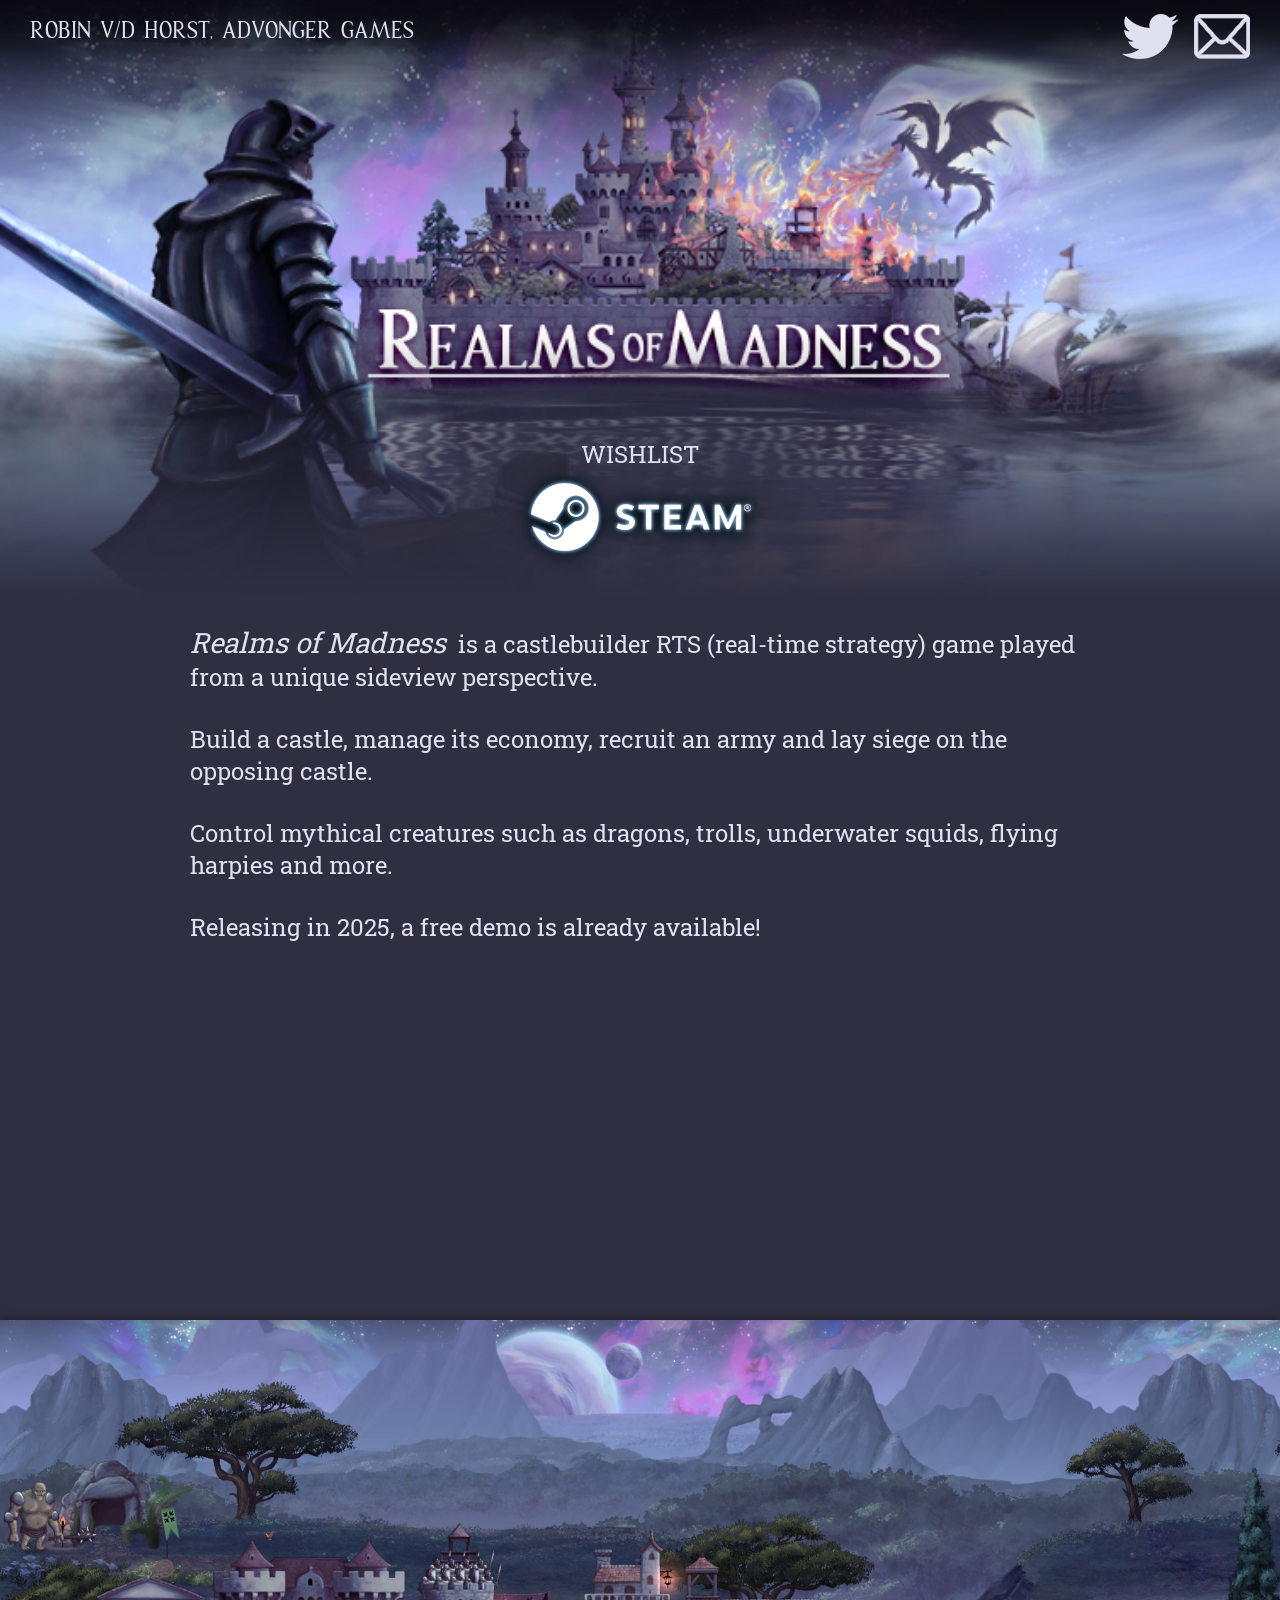
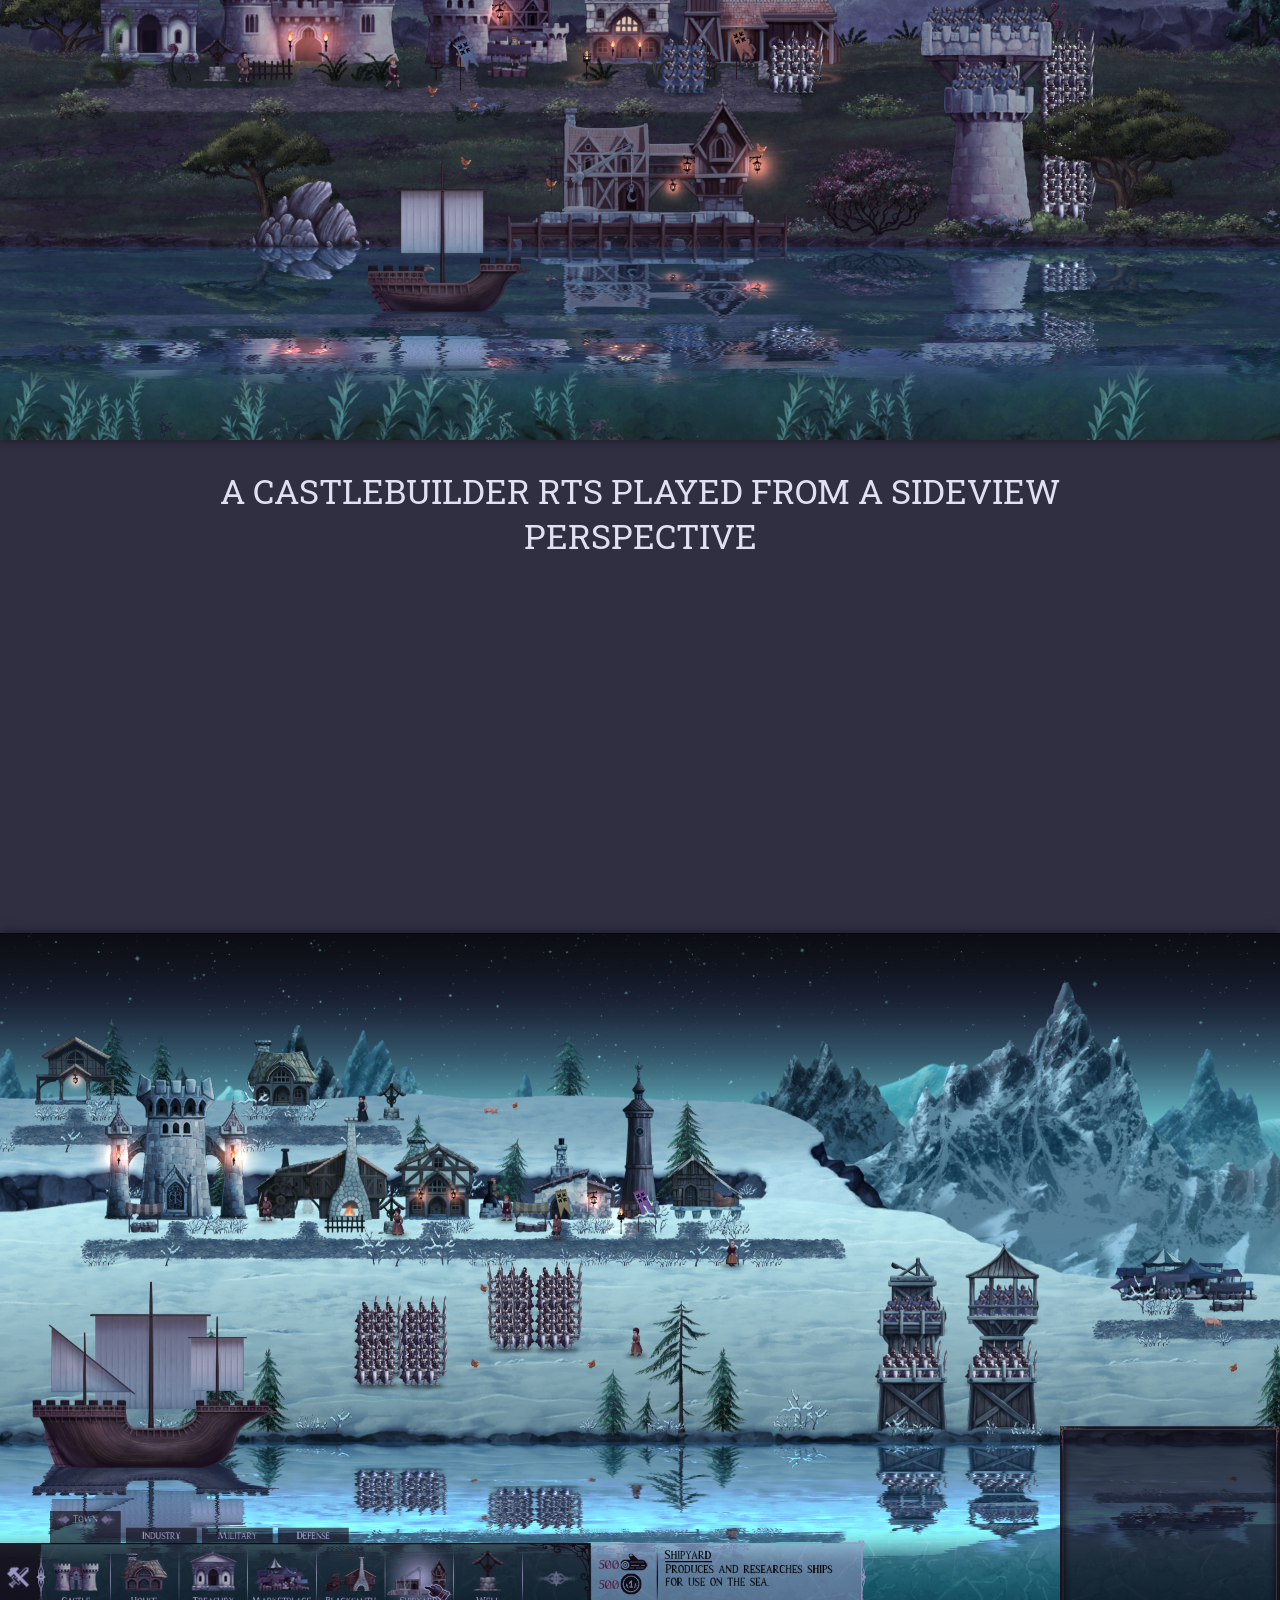
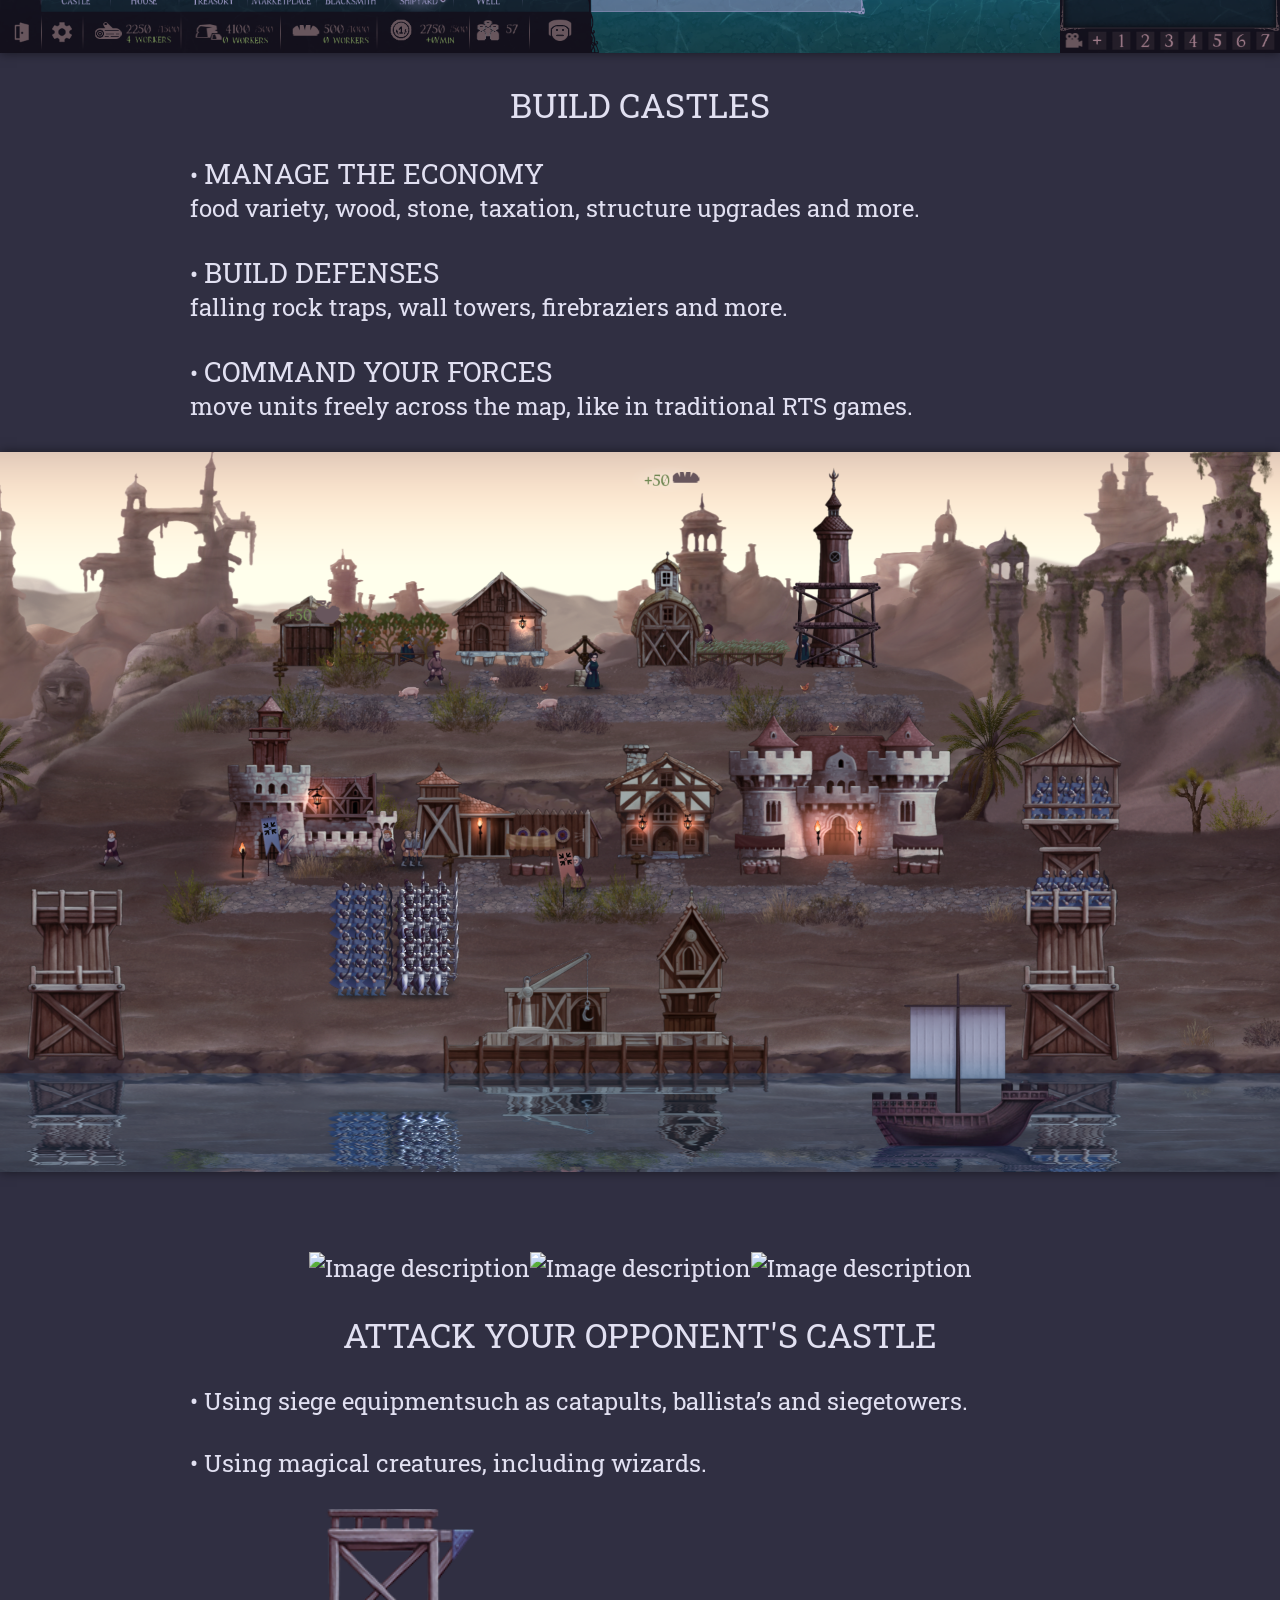
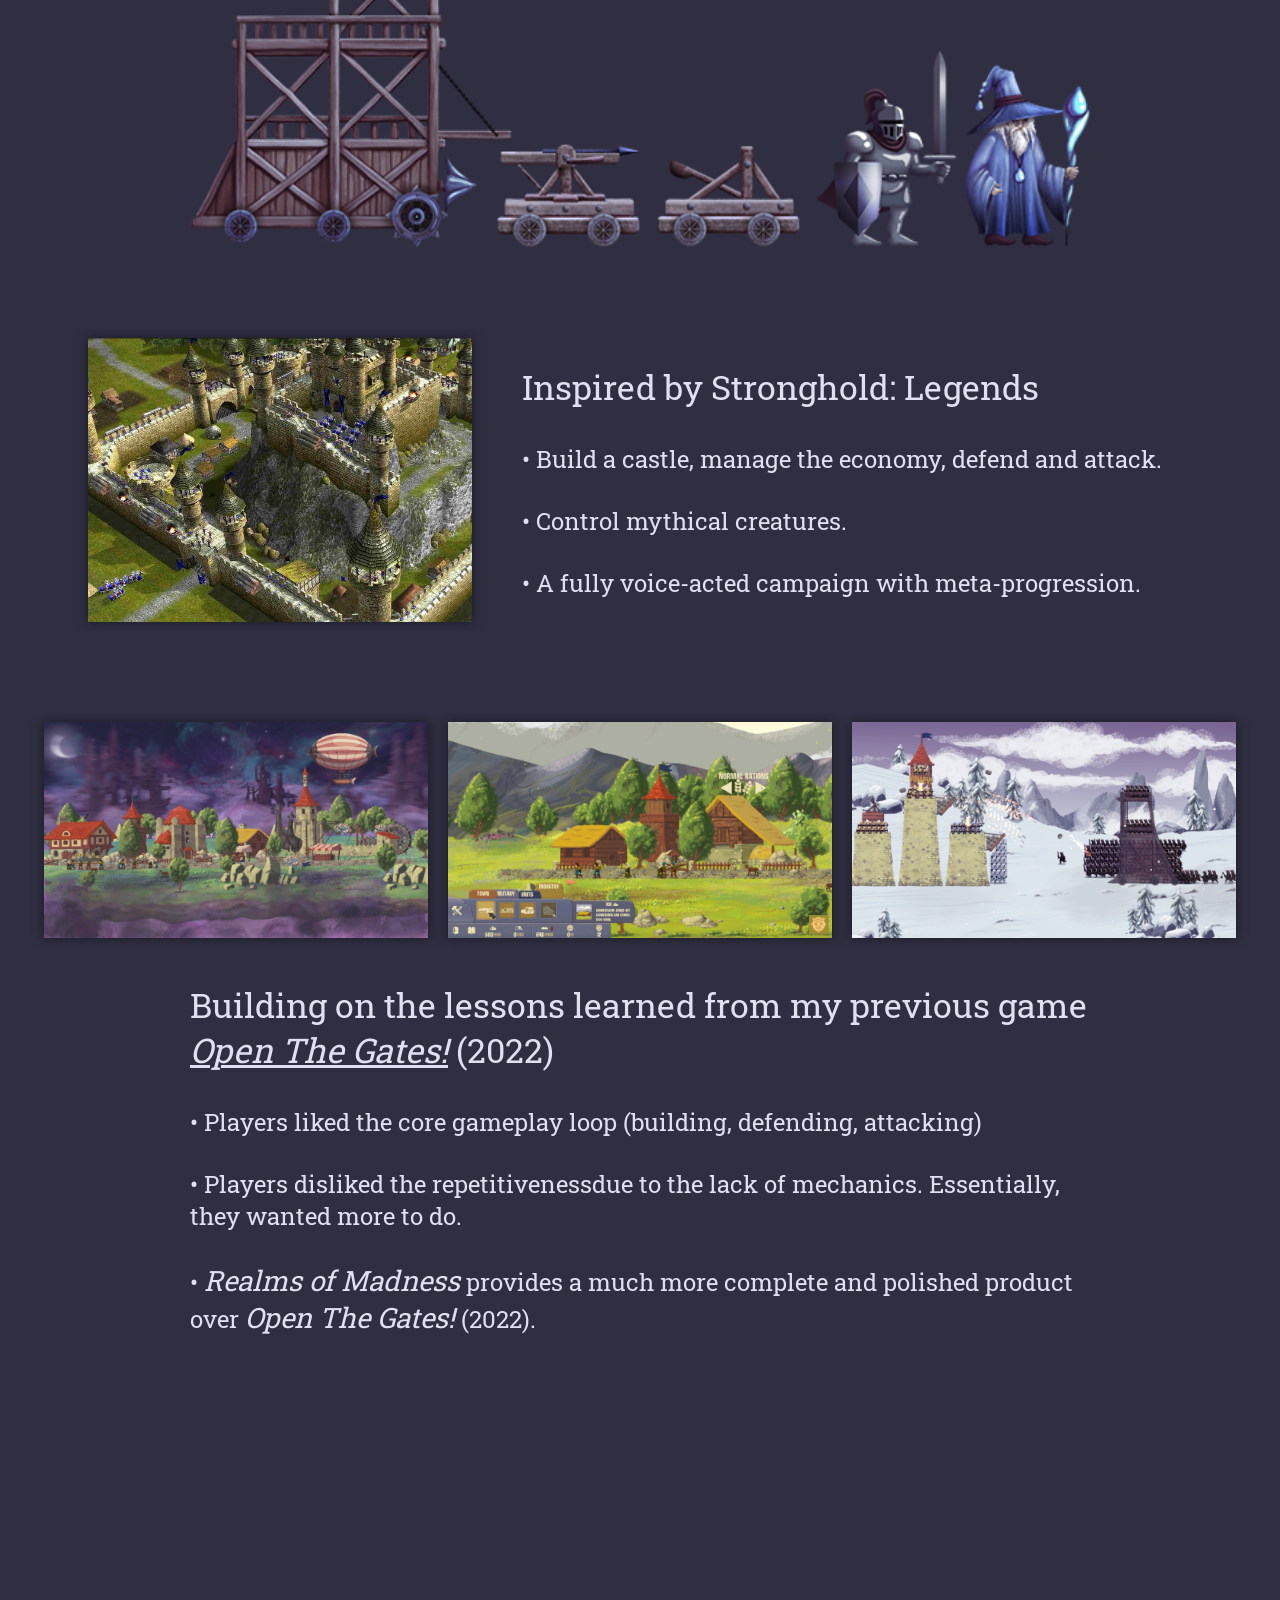
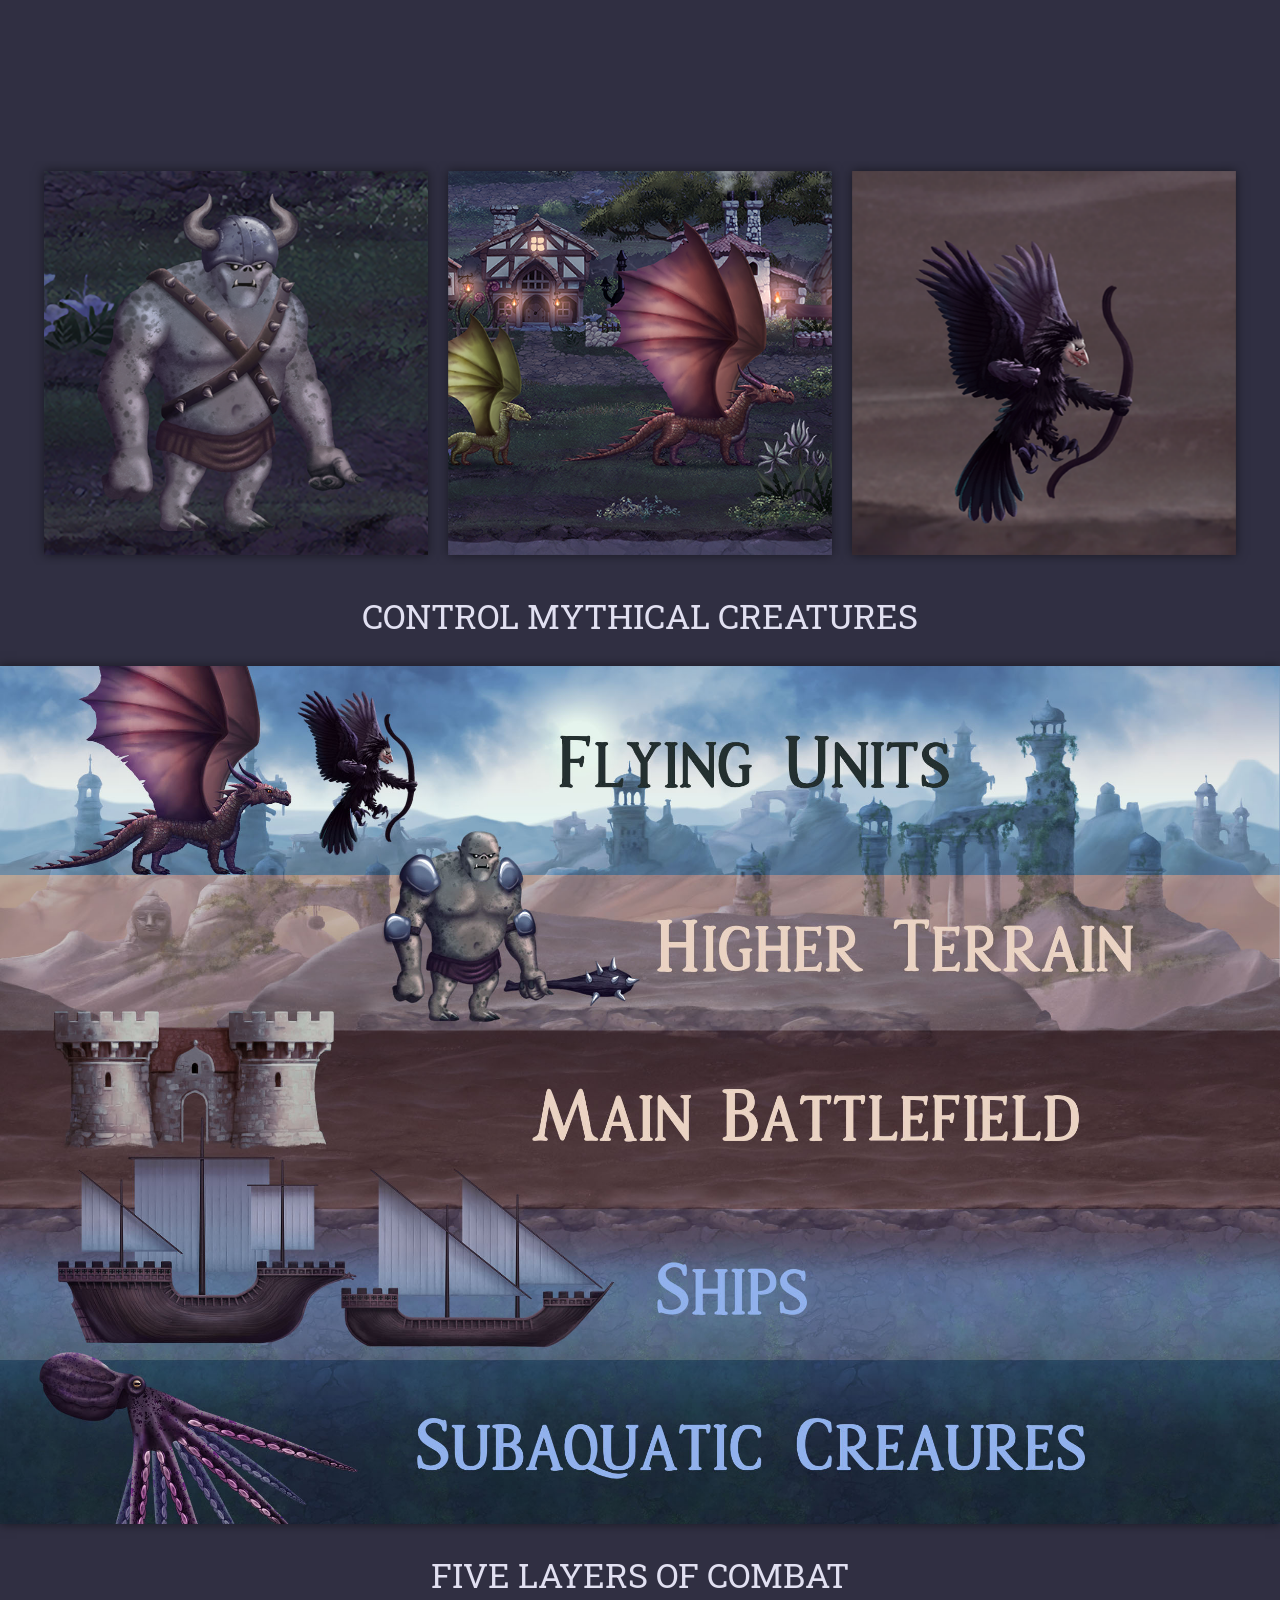
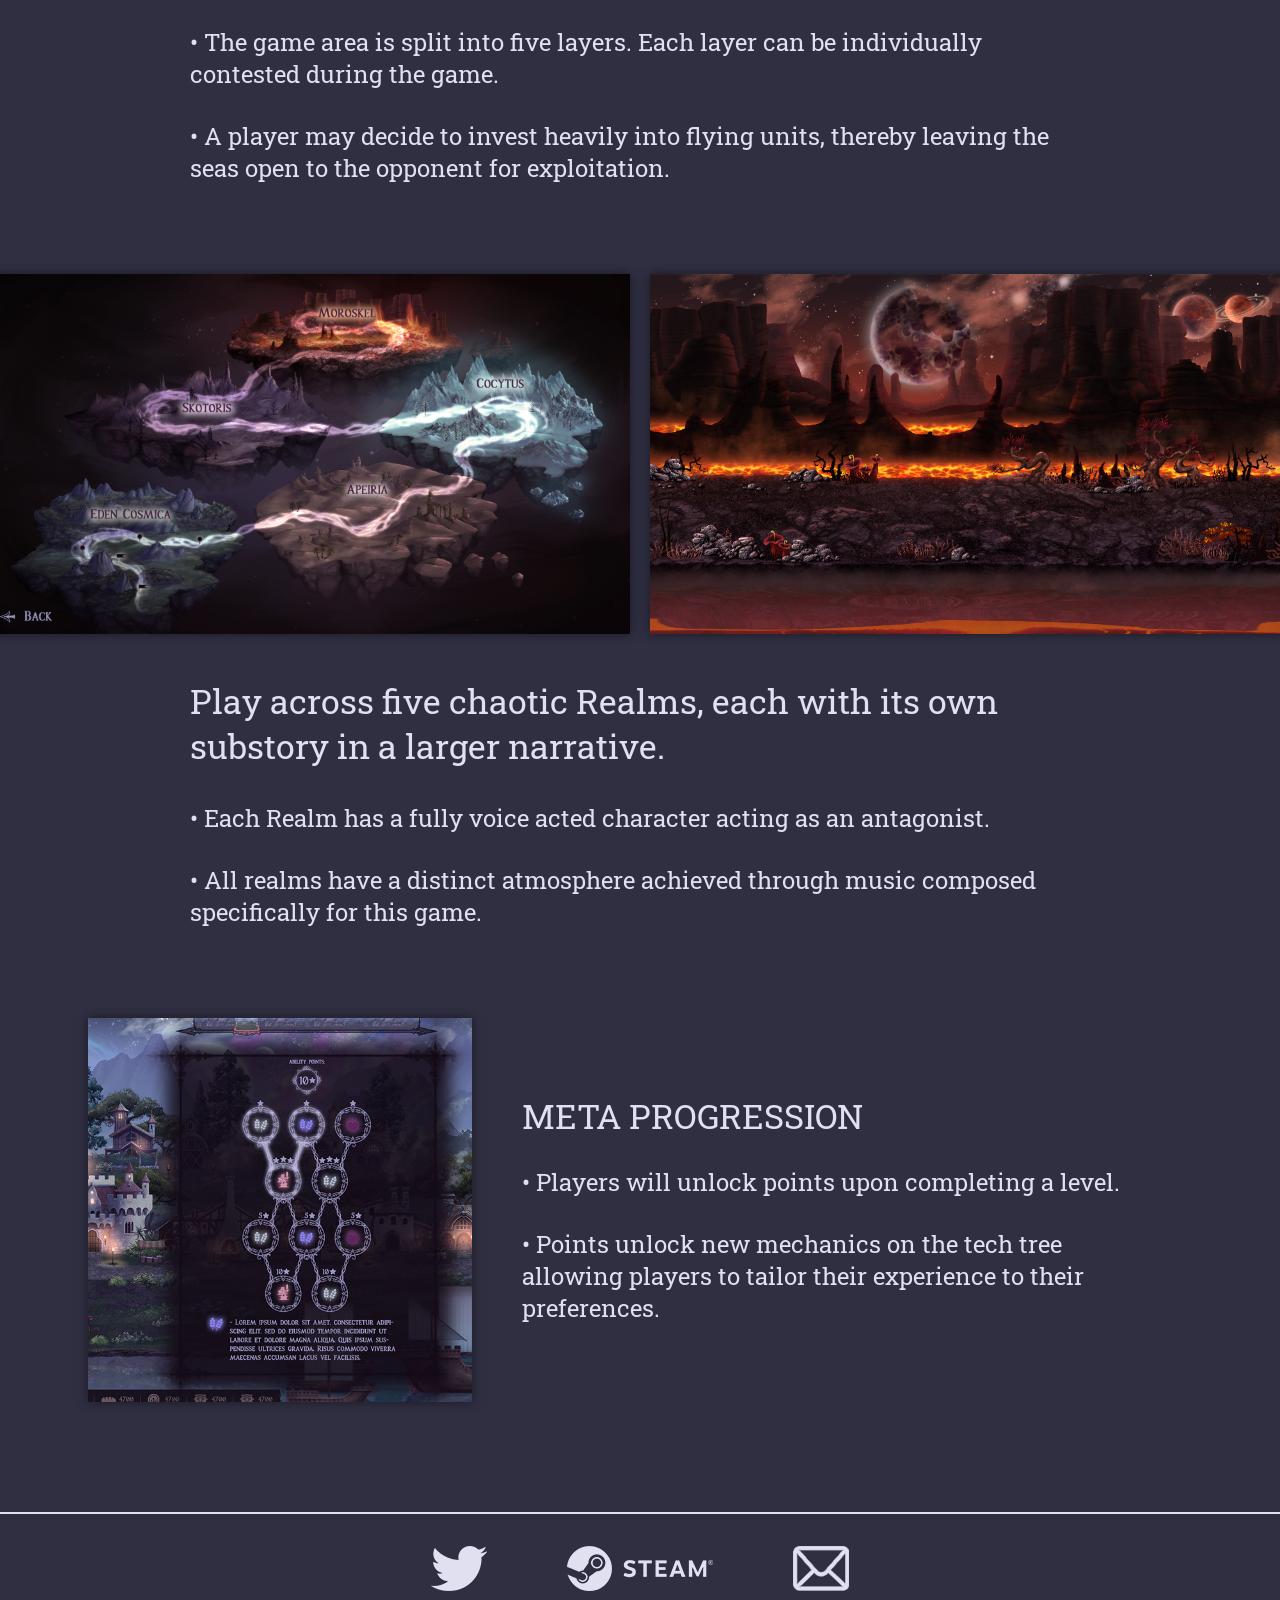
==== index.html @ fe71e259 "Updates" ====
<!DOCTYPE html>
<html lang="en-US">
<head>


  <meta charset="UTF-8">
  <meta name="viewport" content="width=device-width, initial-scale=1, minimum-scale=1">
  <link rel="stylesheet" type="text/css" href="css/style.css">
  <title>Realms of Madness</title>
  <link rel="apple-touch-icon" sizes="180x180" href="images/favicon/apple-touch-icon.png">
  <link rel="icon" type="image/png" sizes="16x16" href="images/favicon-16x16.png">
  <link rel="icon" type="image/png" sizes="32x32" href="images/favicon-32x32.png">
  <link rel="icon" type="image/png" sizes="64x64" href="images/favicon-64x64.png">
  <link rel="manifest" href="images/favicon/site.webmanifest">
  <link href="https://fonts.googleapis.com/css2?family=Roboto+Slab&display=swap" rel="stylesheet">
  <meta name="description" content="Realms of Madness - castlebuilder RTS game played from a unique sideview perspective." />
  <meta name="Keywords" content="RTS, real time strategy, fantasy, game, 2d, sideview, indie, game art, castlebuilder, dragons, trolls, medieval fantasy, economy, tower defense " />

</head>

<body>
    <div class="banner">
        <header>
           <h1>Robin v/d Horst, Advonger Games</h1>
            <div class="header-icons">
                <a href="https://twitter.com/robin_vdhorst"><img src="images/twitter.png" alt="twitter"></a>
                <a href="mailto:advongergames@outlook.com"><img src="images/email.png" alt="email"></a>
            </div>
        </header>
        <p> WISHLIST</p>
        <div class="steam-btn">
            <a href="https://store.steampowered.com/app/2501920/Realms_of_Madness"> <img src="images/Steam.png" alt="Steam"></a>
        </div>
    </div>
    <div class="content">

     <div class="text">
        <p><span class="italic">Realms of Madness</span>&nbsp; is a castlebuilder RTS (real-time strategy) game played from a unique sideview perspective.</p>
        <p>Build a castle, manage its economy, recruit an army and lay siege on the opposing castle.</p>
        <p>Control mythical creatures such as dragons, trolls, underwater squids, flying harpies and more.</p>
        <p>Releasing in 2025, a free demo is already available!</p>
     </div>
	 <div style="text-align: center;">
	  <iframe style="max-width: 560px; width: 100%; height: 315px; max-height: 315px; display: block; margin: 0 auto;" src="https://www.youtube.com/embed/OA9NDG4grOc" frameborder="0" allowfullscreen></iframe>
     </div>
	 <br>
     <img class="full-width-image" src="images/Realms_of_Madness-scrn_EC_1.png" alt="Realms of Madness screenshot">

     <div class="text">
      <h2>A castlebuilder RTS played from a sideview perspective</h2>
     </div>
	 <div style="display: flex; justify-content: center; gap: 10px; flex-wrap: wrap;">
		<iframe style="max-width: 560px; width: 100%; height: 315px; max-height: 315px;" src="https://www.youtube.com/embed/-u9gMj7X6CQ" frameborder="0" allowfullscreen></iframe>
		<iframe style="max-width: 560px; width: 100%; height: 315px; max-height: 315px;" src="https://www.youtube.com/embed/8jMq8wAHaxM" frameborder="0" allowfullscreen></iframe>
	</div>
	 <br>
     <img class="full-width-image" src="images/Realms_of_Madness-scrn_CC_2.png" alt="Realms of Madness screenshot">
     <div class="text">
       <h2>Build castles</h2>
       <p>• <span class="uppercase">Manage the economy</span> </br> food variety, wood, stone, taxation, structure upgrades and more.</p>
       <p>• <span class="uppercase">Build defenses</span> </br> falling rock traps, wall towers, firebraziers and more.</p>
       <p>• <span class="uppercase">Command your forces</span> </br> move units freely across the map, like in traditional RTS games.</p>
     </div>
     <img class="full-width-image" src="images/Realms_of_Madness-scrn_AP_1.png" alt="Realms of Madness screenshot">
	 <div class="container clearfix">
	   <img src="images/gif1.gif" alt="Image description">
	   <img src="images/gif2.gif" alt="Image description">
	   <img src="images/gif3.gif" alt="Image description">
   </div>
     <div class="text">
       <h2>Attack your opponent's castle</h2>
       <p>• Using siege equipmentsuch as catapults, ballista’s and siegetowers.</p>
       <p>• Using magical creatures, including wizards.</p>
     </div>
     <img class="limited-width-image" src="images/attack.png" alt="Realms of Madness screenshot">
     <div class="container clearfix">
        <img src="images/StrongholdLegends.png" alt="StrongholdLegends" class="image">
        <div class="text-block">
            <h3>Inspired by Stronghold: Legends</h3>
            <p>• Build a castle, manage the economy, defend and attack.</p>
            <p>• Control mythical creatures.</p>
            <p>• A fully voice-acted campaign with meta-progression.</p>
        </div>
    </div>
    <div class="container clearfix">
       <img src="images/OpenTheGates-scrn3.jpg" alt="Open The Gates! screenshot" class="image">
       <img src="images/OpenTheGates-scrn1.jpg" alt="Open The Gates! screenshot" class="image">
       <img src="images/OpenTheGates-scrn2.jpg" alt="Open The Gates! screenshot" class="image">
   </div>
   <div class="text">
     <h3>Building on the lessons learned from my previous game <a href="https://store.steampowered.com/app/1332450/Open_The_Gates/">Open The Gates!</a> (2022)</h3>
     <p>• Players liked the core gameplay loop (building, defending, attacking)</p>
     <p>• Players disliked the repetitivenessdue to the lack of mechanics. Essentially, they wanted more to do.</p>
     <p>• <span class="italic">Realms of Madness</span> provides a much more complete and polished product over <span class="italic">Open The Gates!</span> (2022).</p>
   </div>
   <div style="text-align: center;">
	  <iframe style="max-width: 560px; width: 100%; height: 315px; max-height: 315px; display: block; margin: 0 auto;" src="https://www.youtube.com/embed/eHRBcRgmmvA" frameborder="0" allowfullscreen></iframe>
   </div>
   <div class="container clearfix">
      <img src="images/troll.png" alt="troll" class="image">
      <img src="images/dragons.png" alt="dragons" class="image">
      <img src="images/harpy.png" alt="harpy" class="image">
  </div>
  <div class="text">
    <h2>Control mythical creatures</h2>
  </div>
  <img class="full-width-image" src="images/5_layers_of_combat.jpg" alt="5 layers of combat">
  <div class="text">
    <h2>Five layers of combat</h2>
    <p>• The game area is split into five layers. Each layer can be individually contested during the game.</p>
    <p>• A player may decide to invest heavily into flying units, thereby leaving the seas open to the opponent for exploitation.</p>
  </div>
  <div class="container clearfix">
     <img class="img2Next" src="images/World_Map.png" alt="Description of the image" class="image">
     <img class="img2Next" src="images/Moroskel.jpg" alt="Description of the image" class="image">
 </div>
 <div class="text">
   <h3>Play across five chaotic Realms, each with its own substory in a larger narrative.</h3>
   <p>• Each Realm has a fully voice acted character acting as an antagonist.</p>
   <p>• All realms have a distinct atmosphere achieved through music composed specifically for this game.</p>
 </div>
   <div class="container clearfix">
    <img src="images/UI-tech-tree.jpg" alt="UI" class="image">
     <div class="text-block">
        <h2>Meta Progression</h2>
        <p>• Players will unlock points upon completing a level.</p>
        <p>• Points unlock new mechanics on the tech tree allowing players to tailor their experience to their preferences.</p>
    </div>
   </div>

</div>

<!-- Footer -->
    <footer>
      <hr class="footer-line">
        <div class="footer-icons">
          <a href="https://twitter.com/robin_vdhorst" class="footer-icon"><img src="images/twitter.png" alt="twitter"></a>
          <a href="https://store.steampowered.com/app/2501920/Realms_of_Madness" class="footer-icon"> <img src="images/Steam-simple.png" alt="Steam"></a>
          <a href="mailto:advongergames@outlook.com" class="footer-icon"><img src="images/email.png" alt="email"></a>
        </div>
    </footer>
</body>

</html>
---- css/style.css ----
@font-face {
 font-family: 'Rise of Kingdom';
 src: url('../fonts/Rise of Kingdom.ttf');}

 body, html {
     margin: 0;
     padding: 0;
     background-color: #302f42;
     font-family: 'Roboto Slab', serif;
     color: #e1e0f1;
     font-size: 24px;
}

 .banner {
     position: relative;
     background-image: url('../images/RealmsOfMadnessBanner.png');
     background-size: cover;
     background-position: center;
     height: 600px; /* Adjust height as needed */
     display: flex;
     justify-content: center;
     align-items: flex-start;
 }

 header {
     position: absolute;
     top: 0;
     left: 0;
     height: 60px;
     width: 100%;
     background-image: url('../images/headerBG.png');
     text-align: left;
     box-sizing: border-box;
 }

 header h1 {
   font-family: 'Rise of Kingdom', sans-serif;
     margin: 0;
     font-size: 24px; /* Adjust font size as needed */
     position: absolute;
     top: 50%;
     left: 30px;
     transform: translateY(-50%);
 }

 .header-icons {
     margin-top: 10px;
     position: absolute;
     top: 50%;
     right: 30px;
     transform: translateY(-50%);
 }

 .header-icons a {
     display: inline-block;
     margin-left: 10px;
 }

 .header-icons a:hover img {
     opacity: 0.7; /* Adjust opacity on hover as needed */
 }
.banner p {
  position: absolute;
  bottom: 100px; /* Adjust distance from bottom as needed */
  text-align: center;
}
 .steam-btn {
    position: absolute;
    bottom: 20px; /* Adjust distance from bottom as needed */
    text-align: center;
    width: 100%;
}

.steam-btn img {
  width: 263px; /* Adjust icon size as needed */
  height: 112px;
}

.steam-btn:hover img {
    content: url('../images/Steam-hover.png');
}
.content {
   margin: 0 auto; /* Centering the content horizontally */
}
.text {
   max-width: 900px; /* Limiting width to 800px */
   margin: 0 auto; /* Centering the content horizontally */
   padding:0 20px;
}
.text a {
  color: #e1e0f1;
  text-decoration: underline;
  font-style: italic;
}

p {margin-bottom: 30px;}
h1,h2 {text-transform: uppercase; font-weight: normal}
h3 {text-transform: none; font-size: 34px; font-weight: normal}
h2 {font-size: 34px; text-align: center;}

.italic {
            font-style: italic;
            font-size: 28px;
}
.bold {font-weight: bold; font-size: 28px;}
.uppercase {text-transform: uppercase; font-size: 28px;}
.full-width-image {
            display: block;
            width: 100%;
            height: auto;
            margin: 0 auto;
			box-shadow: 0px 0px 10px rgba(0,0,0,0.5);
}
.limited-width-image {
  display: block;
  width: 100%;
  max-width: 900px;
  height: auto;
  margin: 0 auto;
}
.img2Next {
  max-width: 50%; /* Adjust the width of the image */
  flex: 0 0 auto; /* Allow the image to shrink or grow based on the available space */
  margin: 10px;
  box-shadow: 0px 0px 10px rgba(0,0,0,0.5);
}
/* Flex container for the section */
        .container {
            display: flex;
            align-items: center;
            justify-content: center;
            margin-top: 80px;
            overflow: hidden;
        }

        /* Style for the image */
        .image {
            max-width: 30%; /* Adjust the width of the image */
            flex: 0 0 auto; /* Allow the image to shrink or grow based on the available space */
            margin: 10px;
			box-shadow: 0px 0px 10px rgba(0,0,0,0.5);
        }

        /* Style for the text block */
        .text-block {
            max-width: 50%; /* Adjust the width of the text block */
            padding: 0 40px; /* Add some padding to the text block */
            flex: 0 0 auto; /* Allow the text block to shrink or grow based on the available space */
            text-align: left;
        }
        .text-block h2 {text-align: left;}

        /* Clearfix to prevent overlapping of content */
        .clearfix::after {
            content: "";
            display: table;
            clear: both;
        }


        /* Responsive styles */
        @media (max-width: 768px) {
            .container {
                flex-direction: column; /* Change the flex direction to stack elements vertically */
                text-align: center; /* Center-align the content */
            }
            .banner{height: 480px;}

            .image,
            .img2Next,
            .text-block {
                max-width: 100%; /* Make both image and text block take full width on smaller screens */
            }
             header h1 {max-width: 60%; margin-top: 10px}
          }
.footer-line {
  width: 100%; /* Set the width to 100% to make it full-width */
  border: none; /* Remove default border */
  height: 2px; /* Set the height of the line */
  background-color: #e1e0f1; /* Set the color of the line */
  margin-top: 80px; /* Add some margin for spacing */
}
footer {
            padding: 20px 0;
            text-align: center;
        }

        /* Style for the image-links */
        .footer-icons {
            display: flex;
            justify-content: center;
        }

        .footer-icon {
            margin: 20px 40px 20px;
        }
        .footer-icons a:hover img {
            opacity: 0.7; /* Adjust opacity on hover as needed */
        }
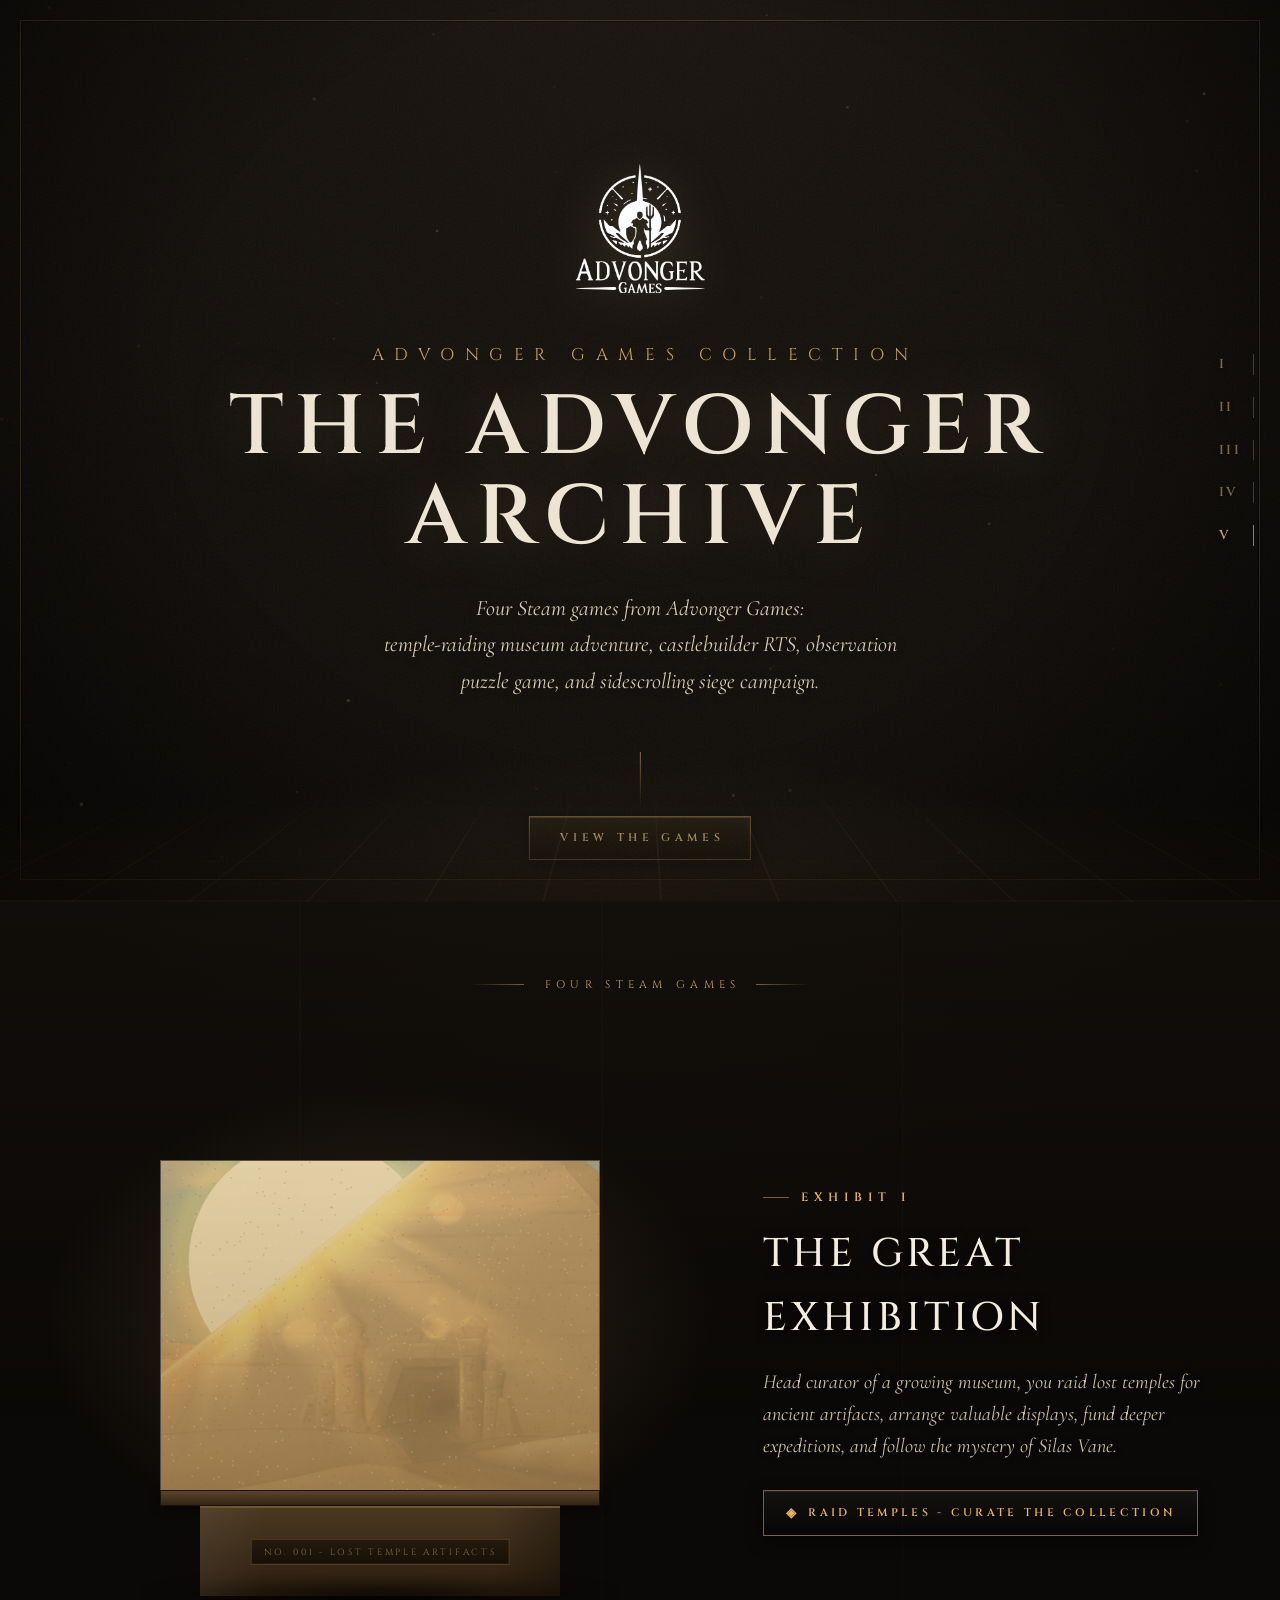
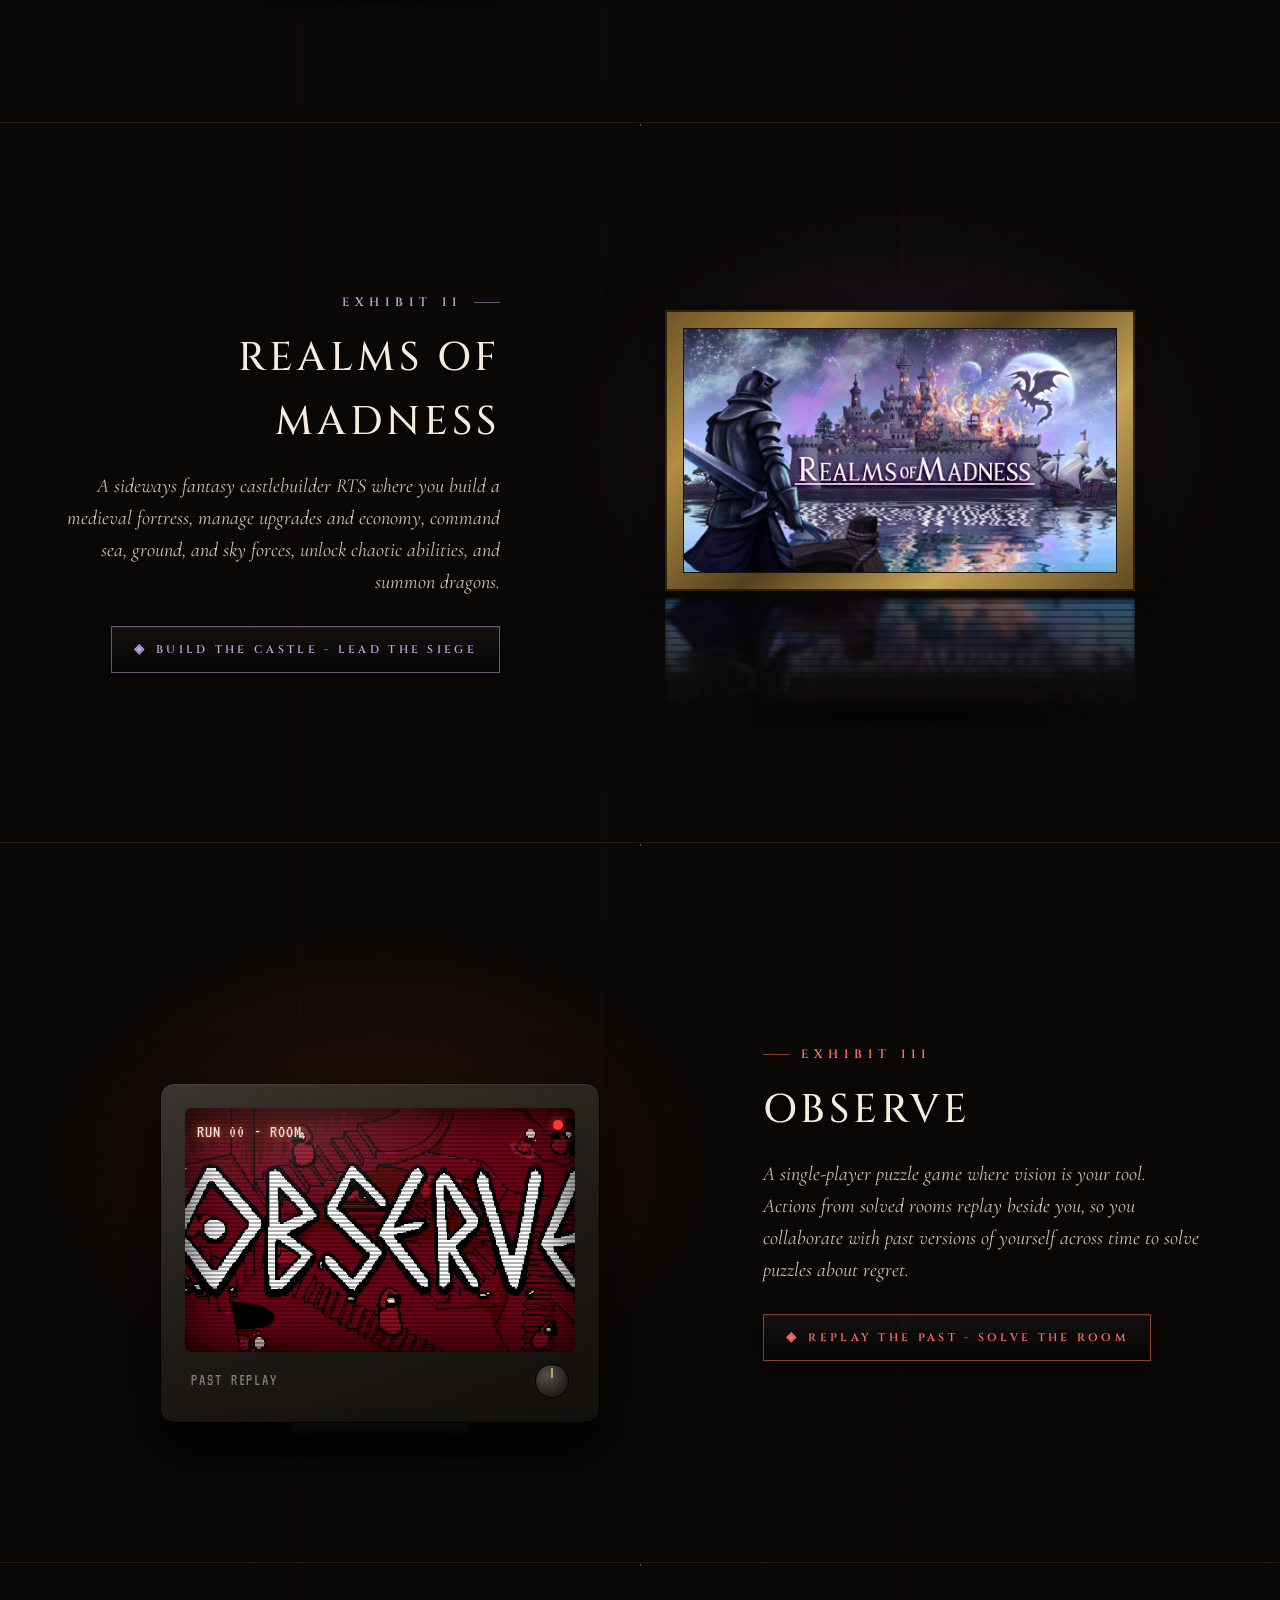
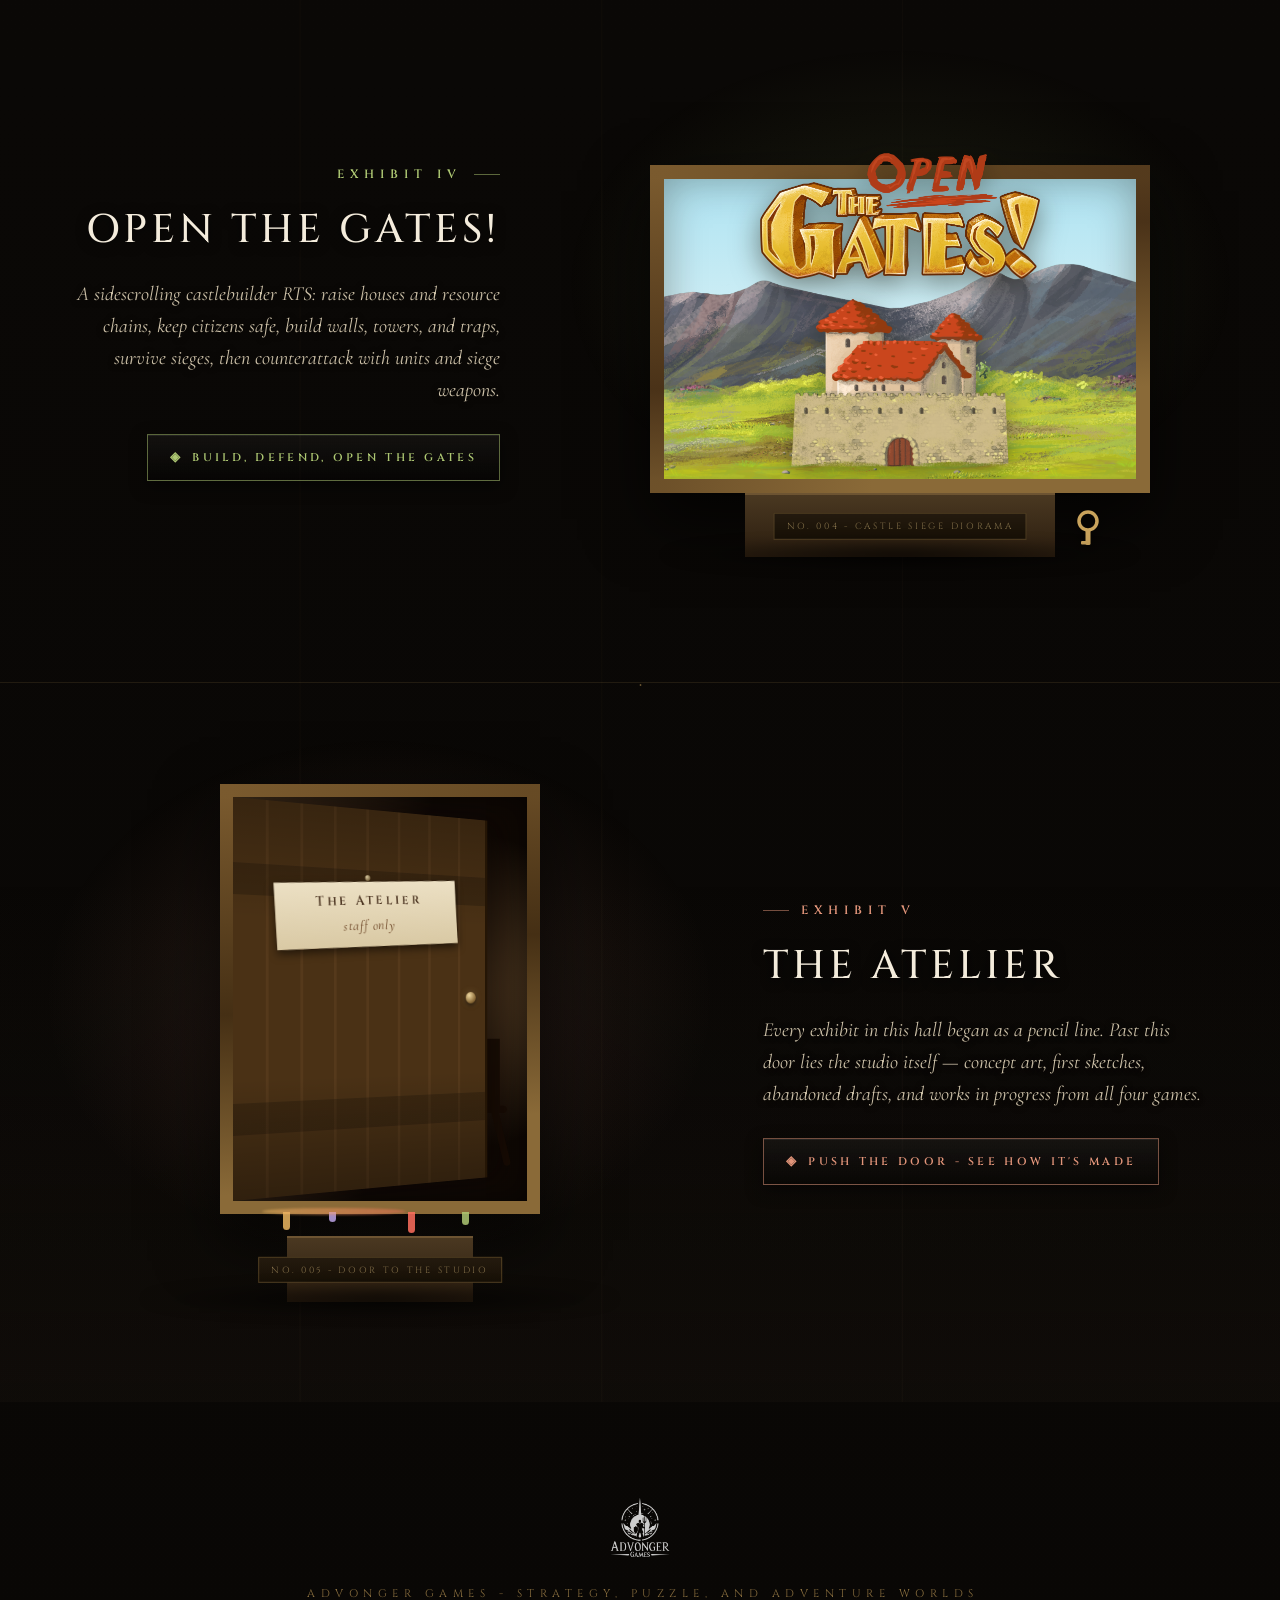
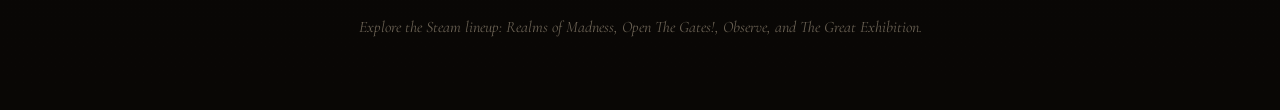
==== commit 8ae174bd: "Changed the website Changed the website" ====
--- a/index.html
+++ b/index.html
@@ -1,144 +1,1274 @@
 <!DOCTYPE html>
-<html lang="en-US">
+<html lang="en">
 <head>
-
-
-  <meta charset="UTF-8">
-  <meta name="viewport" content="width=device-width, initial-scale=1, minimum-scale=1">
-  <link rel="stylesheet" type="text/css" href="css/style.css">
-  <title>Realms of Madness</title>
-  <link rel="apple-touch-icon" sizes="180x180" href="images/favicon/apple-touch-icon.png">
-  <link rel="icon" type="image/png" sizes="16x16" href="images/favicon-16x16.png">
-  <link rel="icon" type="image/png" sizes="32x32" href="images/favicon-32x32.png">
-  <link rel="icon" type="image/png" sizes="64x64" href="images/favicon-64x64.png">
-  <link rel="manifest" href="images/favicon/site.webmanifest">
-  <link href="https://fonts.googleapis.com/css2?family=Roboto+Slab&display=swap" rel="stylesheet">
-  <meta name="description" content="Realms of Madness - castlebuilder RTS game played from a unique sideview perspective." />
-  <meta name="Keywords" content="RTS, real time strategy, fantasy, game, 2d, sideview, indie, game art, castlebuilder, dragons, trolls, medieval fantasy, economy, tower defense " />
-
+<meta charset="UTF-8">
+<meta name="viewport" content="width=device-width, initial-scale=1.0">
+<title>Advonger Games Archive - Steam Game Collection</title>
+<meta name="description" content="Explore Advonger Games: The Great Exhibition, Realms of Madness, Observe, and Open The Gates!, with accurate game descriptions from their Steam pages — plus the Atelier, a behind-the-scenes art studio.">
+<link rel="icon" type="image/png" href="The%20Great%20Exhibition/shortcut_icon.png">
+<link rel="stylesheet" href="css/archive.css">
+<script src="js/archive-transitions.js" defer></script>
+<style>
+/* ============================================================
+   THE HALL — homepage only
+   ============================================================ */
+body.home {
+  background:
+    radial-gradient(ellipse 120% 60% at 50% -10%, #1c1610 0%, transparent 60%),
+    linear-gradient(#0c0a08, #090705);
+}
+
+#dust { position: fixed; inset: 0; z-index: 3; pointer-events: none; }
+
+/* ------------------------------------------------ the lantern */
+/* Past the entrance the hall goes dark; a pool of lamplight follows the hand. */
+#lantern {
+  position: fixed; inset: 0; z-index: 55; pointer-events: none;
+  opacity: 0; transition: opacity 1.6s ease;
+  background: radial-gradient(circle 520px at var(--lx, 50vw) var(--ly, 55vh),
+    transparent 0 42%, rgba(6,3,0,.24) 66%, rgba(5,2,0,.58) 100%);
+}
+#lantern.on { opacity: 1; }
+@media (pointer: coarse) { #lantern { display: none; } }
+
+/* ------------------------------------------------ the hall floor */
+.floor {
+  position: fixed; left: -22%; right: -22%; bottom: -2px; height: 30vh;
+  z-index: 2; pointer-events: none;
+  background:
+    repeating-linear-gradient(90deg, transparent 0 116px, rgba(201,163,92,.07) 116px 118px),
+    repeating-linear-gradient(transparent 0 46px, rgba(201,163,92,.045) 46px 47px),
+    linear-gradient(transparent, rgba(26,19,10,.6));
+  transform: perspective(520px) rotateX(56deg);
+  transform-origin: 50% 100%;
+  -webkit-mask-image: linear-gradient(transparent, #000 55%);
+          mask-image: linear-gradient(transparent, #000 55%);
+}
+
+/* ------------------------------------------------ entrance */
+.entrance {
+  position: relative;
+  min-height: 100vh;
+  display: flex; flex-direction: column;
+  align-items: center; justify-content: center;
+  text-align: center;
+  padding: 60px 24px 110px;
+  overflow: hidden;
+}
+/* museum matting: a fine brass line framing the first view */
+.entrance::before {
+  content: '';
+  position: absolute; inset: clamp(10px, 1.8vw, 20px);
+  border: 1px solid rgba(201,163,92,.22);
+  box-shadow: inset 0 0 0 1px rgba(0,0,0,.4);
+  pointer-events: none;
+}
+.entrance .shaft {
+  position: absolute; inset: -20% -10%;
+  background: conic-gradient(from 178deg at 50% -8%,
+    transparent 46%, rgba(214,178,110,.10) 49%, rgba(232,201,135,.16) 50%,
+    rgba(214,178,110,.10) 51%, transparent 54%);
+  animation: shaft-breathe 9s ease-in-out infinite;
+  pointer-events: none;
+}
+@keyframes shaft-breathe {
+  0%, 100% { opacity: .55; transform: rotate(-1.2deg); }
+  50%       { opacity: 1;   transform: rotate(1.2deg); }
+}
+.entrance .floorglow {
+  position: absolute; left: 0; right: 0; bottom: 0; height: 34vh;
+  background: radial-gradient(ellipse 60% 90% at 50% 115%, rgba(201,163,92,.13), transparent 70%);
+  pointer-events: none;
+}
+.entrance .mark {
+  width: clamp(96px, 13vw, 150px);
+  filter: drop-shadow(0 0 26px rgba(232,201,135,.28));
+  animation: mark-rise 2.2s cubic-bezier(.2,.6,.2,1) both;
+}
+@keyframes mark-rise { from { opacity: 0; transform: translateY(26px); } to { opacity: 1; } }
+.entrance .studio {
+  margin-top: 30px;
+  font-family: var(--display);
+  font-size: clamp(13px, 1.6vw, 17px);
+  letter-spacing: .62em; text-indent: .62em;
+  color: var(--brass);
+  text-transform: uppercase;
+  animation: mark-rise 2.2s .25s cubic-bezier(.2,.6,.2,1) both;
+}
+.entrance h1 {
+  margin-top: 14px;
+  font-family: var(--display);
+  font-weight: 600;
+  font-size: clamp(34px, 7vw, 84px);
+  line-height: 1.08;
+  letter-spacing: .12em;
+  text-transform: uppercase;
+  color: var(--bone);
+  text-shadow: 0 0 60px rgba(232,201,135,.22);
+  animation: mark-rise 2.2s .45s cubic-bezier(.2,.6,.2,1) both;
+}
+.entrance .creed {
+  margin-top: 26px;
+  max-width: 560px;
+  font-style: italic;
+  font-size: clamp(18px, 2vw, 22px);
+  line-height: 1.65;
+  color: #dbcfb6;
+  text-shadow: 0 1px 8px rgba(0,0,0,.6);
+  animation: mark-rise 2.2s .7s cubic-bezier(.2,.6,.2,1) both;
+}
+.entrance .descend {
+  position: absolute; bottom: 40px; left: 50%; transform: translateX(-50%);
+  display: flex; flex-direction: column; align-items: center; gap: 10px;
+  animation: mark-rise 2.2s 1.1s both;
+}
+.entrance .descend .threshold {
+  padding: 12px 26px;
+  font-family: var(--display); font-size: 11px; font-weight: 600;
+  letter-spacing: .42em; text-indent: .42em; text-transform: uppercase;
+  color: var(--brass-bright);
+  border: 1px solid rgba(201,163,92,.5);
+  background: linear-gradient(rgba(42,33,20,.85), rgba(23,18,8,.85));
+  box-shadow: 0 6px 20px rgba(0,0,0,.55), inset 0 1px 0 rgba(232,201,135,.2);
+  transition: border-color .4s, box-shadow .4s, color .4s;
+}
+.entrance .descend:hover .threshold {
+  color: #f5e3bb;
+  border-color: var(--brass);
+  box-shadow: 0 6px 26px rgba(0,0,0,.6), 0 0 22px rgba(201,163,92,.25), inset 0 1px 0 rgba(232,201,135,.3);
+}
+.entrance .descend .plumb {
+  width: 1px; height: 54px;
+  background: linear-gradient(var(--brass-dim), transparent);
+  position: relative;
+  overflow: hidden;
+}
+.entrance .descend .plumb::after {
+  content: ''; position: absolute; left: 0; top: -30%;
+  width: 100%; height: 30%;
+  background: var(--brass-bright);
+  animation: plumb-drop 2.6s ease-in-out infinite;
+}
+@keyframes plumb-drop { 0% { top: -30%; } 70%, 100% { top: 110%; } }
+
+/* ------------------------------------------------ catalogue rail */
+.rail {
+  position: fixed; right: 26px; top: 50%; transform: translateY(-50%);
+  z-index: 70; display: flex; flex-direction: column; gap: 22px;
+}
+.rail a {
+  font-family: var(--display); font-size: 13px; font-weight: 600; letter-spacing: .18em;
+  color: rgba(220,185,115,.65);
+  border-right: 1px solid rgba(201,163,92,.4);
+  padding-right: 12px;
+  text-shadow: 0 1px 4px rgba(0,0,0,.8);
+  transition: color .4s, border-color .4s;
+}
+.rail a:hover, .rail a.here { color: var(--brass-bright); border-color: var(--brass); }
+@media (max-width: 900px) { .rail { display: none; } }
+
+/* ------------------------------------------------ exhibits */
+.hall {
+  position: relative; z-index: 4;
+  /* faint wall panelling so the hall never reads as empty black */
+  background:
+    repeating-linear-gradient(90deg, transparent 0 300px, rgba(201,163,92,.03) 300px 301px),
+    linear-gradient(rgba(28,22,16,.35), transparent 14%, transparent 86%, rgba(28,22,16,.35));
+}
+/* small curatorial line as you step off the entrance */
+.hall-lead {
+  padding: 64px 24px 8px;
+  text-align: center;
+}
+.hall-lead span {
+  display: inline-flex; align-items: center; gap: 16px;
+  font-family: var(--display); font-size: 11px;
+  letter-spacing: .48em; text-indent: .48em; text-transform: uppercase;
+  color: #caa964;
+}
+.hall-lead span::before, .hall-lead span::after {
+  content: ''; width: 54px; height: 1px;
+  background: linear-gradient(to right, transparent, rgba(201,163,92,.55));
+}
+.hall-lead span::after { transform: scaleX(-1); }
+
+.exhibit {
+  position: relative;
+  min-height: 80vh;
+  display: grid;
+  grid-template-columns: minmax(0, 7fr) minmax(0, 5fr);
+  align-items: center;
+  gap: clamp(30px, 5vw, 80px);
+  max-width: 1280px;
+  margin: 0 auto;
+  padding: 54px clamp(22px, 5vw, 60px);
+  cursor: pointer;
+  outline: none;
+}
+/* engraved divider between exhibits */
+.exhibit + .exhibit::after {
+  content: '◆';
+  position: absolute; top: -7px; left: 50%; transform: translateX(-50%);
+  font-size: 10px; color: rgba(201,163,92,.55);
+  padding: 0 18px;
+  background: transparent;
+}
+.exhibit + .exhibit {
+  border-top: 1px solid rgba(201,163,92,.13);
+}
+.exhibit.flip { grid-template-columns: minmax(0, 5fr) minmax(0, 7fr); }
+.exhibit.flip .ex-stage { order: 2; }
+.exhibit.flip .ex-plaque { order: 1; text-align: right; }
+
+/* spotlight cone behind each object */
+.ex-stage {
+  position: relative;
+  display: flex; align-items: flex-end; justify-content: center;
+  min-height: 52vh;
+}
+.ex-stage::before {
+  content: '';
+  position: absolute; inset: -12% -18% -4%;
+  background: radial-gradient(ellipse 55% 62% at 50% 46%, var(--spot, rgba(201,163,92,.18)), transparent 70%);
+  opacity: .75;
+  transition: opacity .8s ease;
+  pointer-events: none;
+}
+.exhibit:hover .ex-stage::before,
+.exhibit:focus-visible .ex-stage::before { opacity: 1; }
+/* floor ellipse */
+.ex-stage::after {
+  content: '';
+  position: absolute; bottom: -3%; left: 12%; right: 12%; height: 7%;
+  background: radial-gradient(ellipse at 50% 50%, rgba(0,0,0,.75), transparent 70%);
+  filter: blur(6px);
+  pointer-events: none;
+}
+
+.ex-object {
+  position: relative;
+  transition: transform .9s cubic-bezier(.2,.6,.2,1);
+  will-change: transform;
+}
+.exhibit:hover .ex-object, .exhibit:focus-visible .ex-object { transform: translateY(-8px); }
+
+/* plaques */
+.exhibit {
+  --accent: var(--brass);
+  --accent-soft: rgba(201,163,92,.45);
+  --accent-glow: rgba(201,163,92,.3);
+}
+.ex-plaque {
+  max-width: 440px;
+  display: flex;
+  flex-direction: column;
+  align-items: flex-start;
+}
+.ex-plaque .num {
+  display: inline-flex; align-items: center; gap: 12px;
+  font-family: var(--display); font-size: 12px; font-weight: 600;
+  letter-spacing: .5em; text-transform: uppercase;
+  color: var(--accent);
+  text-align: left;
+}
+.ex-plaque .num::before {
+  content: ''; width: 26px; height: 1px;
+  background: var(--accent-soft);
+}
+.exhibit.flip .ex-plaque {
+  align-items: flex-end;
+  text-align: right;
+}
+.exhibit.flip .ex-plaque .num { flex-direction: row-reverse; text-align: right; }
+.ex-plaque h2 {
+  margin-top: 14px;
+  font-family: var(--display); font-weight: 500;
+  font-size: clamp(26px, 3.3vw, 40px);
+  letter-spacing: .1em; text-transform: uppercase;
+  color: #f4ecdc;
+  text-shadow: 0 2px 12px rgba(0,0,0,.7);
+  transition: text-shadow .6s;
+}
+.exhibit:hover .ex-plaque h2 { text-shadow: 0 2px 12px rgba(0,0,0,.7), 0 0 38px var(--accent-glow); }
+.ex-plaque .lore {
+  margin-top: 16px;
+  font-size: 20px; font-style: italic;
+  line-height: 1.6;
+  color: #cec2a9;
+  text-shadow: 0 1px 6px rgba(0,0,0,.55);
+  width: 100%;
+}
+/* the action tag: readable, bordered, clearly an invitation */
+.ex-plaque .cue {
+  margin-top: 28px;
+  display: inline-flex; align-items: center; gap: 12px;
+  max-width: 100%;
+  padding: 12px 22px;
+  font-family: var(--display); font-size: 11px; font-weight: 600;
+  letter-spacing: .3em; text-indent: 0; text-transform: uppercase;
+  color: var(--accent);
+  border: 1px solid var(--accent-soft);
+  background: linear-gradient(rgba(255,255,255,.04), rgba(0,0,0,.3));
+  box-shadow: 0 5px 16px rgba(0,0,0,.5), inset 0 1px 0 rgba(255,255,255,.07);
+  transition: border-color .45s, box-shadow .45s, color .45s, transform .45s;
+}
+.ex-plaque .cue::before {
+  content: '◈';
+  font-size: 13px;
+  letter-spacing: 0;
+}
+.exhibit:hover .cue, .exhibit:focus-visible .cue {
+  color: #fdf4e0;
+  border-color: var(--accent);
+  box-shadow: 0 5px 20px rgba(0,0,0,.55), 0 0 24px var(--accent-glow), inset 0 1px 0 rgba(255,255,255,.1);
+  transform: translateY(-2px);
+}
+
+/* ============ I. THE GREAT EXHIBITION — glass case ============ */
+#ex-exhibition {
+  --spot: rgba(226,178,94,.22);
+  --accent: #eab661;
+  --accent-soft: rgba(234,182,97,.5);
+  --accent-glow: rgba(234,182,97,.35);
+}
+.case { width: min(440px, 80vw); }
+.case .glass {
+  position: relative;
+  height: clamp(240px, 34vw, 330px);
+  border: 1px solid rgba(214,196,160,.35);
+  border-bottom: none;
+  background: linear-gradient(165deg, rgba(240,230,205,.10), rgba(240,230,205,.02) 40%, rgba(20,14,8,.35));
+  overflow: hidden;
+  transition: transform 1s cubic-bezier(.2,.6,.2,1);
+  transform-origin: 50% 100%;
+}
+.case .glass img {
+  position: absolute; inset: 0; width: 100%; height: 100%;
+  object-fit: cover; object-position: 50% 58%;
+  filter: saturate(1.08) contrast(1.04);
+  transform: scale(1.04);
+  transition: transform 1.4s ease;
+}
+/* the sand you brush off with your hand */
+.case .glass canvas.sand {
+  position: absolute; inset: 0; z-index: 2;
+  width: 100%; height: 100%;
+  transition: opacity 2.2s ease;
+  cursor: grab;
+}
+.case .glass canvas.sand.swept { opacity: 0; }
+#ex-exhibition:hover .case .glass img { transform: scale(1.1); }
+/* sun sweep across the glass */
+.case .glass::after {
+  content: '';
+  position: absolute; inset: -40% -60%;
+  background: linear-gradient(115deg, transparent 42%, rgba(255,240,200,.28) 50%, transparent 58%);
+  transform: translateX(-70%);
+  transition: transform 1.6s ease;
+  pointer-events: none;
+}
+#ex-exhibition:hover .case .glass::after { transform: translateX(55%); }
+/* dust haze inside the case */
+.case .glass::before {
+  content: '';
+  position: absolute; inset: 0;
+  background: radial-gradient(ellipse 70% 45% at 50% 8%, rgba(255,231,180,.2), transparent 70%);
+  mix-blend-mode: screen;
+  pointer-events: none;
+  z-index: 1;
+}
+.case .sill {
+  height: 16px;
+  background: linear-gradient(#5b452a, #332413);
+  border: 1px solid #1c1209;
+  box-shadow: 0 3px 8px rgba(0,0,0,.5);
+}
+.case .pedestal {
+  width: 82%; margin: 0 auto;
+  height: clamp(60px, 8vw, 90px);
+  background:
+    linear-gradient(90deg, rgba(255,255,255,.05), transparent 18%, transparent 82%, rgba(0,0,0,.3)),
+    linear-gradient(#4a3821, #2b1d0f);
+  border-top: 2px solid #6d5432;
+  position: relative;
+}
+.case .pedestal::after {
+  content: 'NO. 001 - LOST TEMPLE ARTIFACTS';
+  position: absolute; left: 50%; top: 50%; transform: translate(-50%,-50%);
+  font-family: var(--display); font-size: 9px; letter-spacing: .3em;
+  color: rgba(232,201,135,.5);
+  border: 1px solid rgba(201,163,92,.3);
+  padding: 5px 12px;
+  background: linear-gradient(#241a0e, #171006);
+  white-space: nowrap;
+}
+
+/* ============ II. REALMS OF MADNESS — the drowned painting ============ */
+#ex-realms {
+  --spot: rgba(146,108,214,.22);
+  --accent: #bda4e8;
+  --accent-soft: rgba(189,164,232,.5);
+  --accent-glow: rgba(189,164,232,.35);
+}
+.painting {
+  width: min(470px, 80vw);
+  transform: perspective(900px) rotateY(var(--ty, 0deg)) rotateX(var(--tx, 0deg));
+  transition: transform .35s ease-out;
+  will-change: transform;
+}
+.painting .frame {
+  position: relative;
+  padding: clamp(12px, 1.6vw, 18px);
+  background:
+    linear-gradient(135deg, #6d5426, #b28d43 22%, #55401c 47%, #c8a558 72%, #5e4720);
+  box-shadow: 0 24px 60px rgba(0,0,0,.65), inset 0 0 0 2px rgba(35,24,8,.85);
+}
+.painting .frame .canvas-wrap {
+  position: relative; overflow: hidden;
+  border: 1px solid #1a1108;
+}
+.painting .frame img { width: 100%; display: block; }
+/* dragon shadow gliding over the canvas */
+.painting .dragon {
+  position: absolute; top: 6%; left: -34%;
+  width: 30%;
+  opacity: 0;
+  filter: blur(1.5px);
+  pointer-events: none;
+  z-index: 2;
+}
+#ex-realms:hover .dragon { animation: dragon-pass 3.2s ease-in-out; }
+@keyframes dragon-pass {
+  0%   { opacity: 0; transform: translateX(0) translateY(0) scale(.85); }
+  18%  { opacity: .8; }
+  55%  { opacity: .85; transform: translateX(280%) translateY(16%) scale(1.05); }
+  100% { opacity: 0; transform: translateX(430%) translateY(4%) scale(.9); }
+}
+/* moonlit shimmer on the canvas */
+.painting .canvas-wrap::after {
+  content: '';
+  position: absolute; inset: 0;
+  background: radial-gradient(ellipse 60% 40% at 70% 22%, rgba(190,160,255,.16), transparent 70%);
+  opacity: 0;
+  transition: opacity 1s;
+  pointer-events: none;
+}
+#ex-realms:hover .canvas-wrap::after { opacity: 1; }
+/* reflection pool below the frame */
+.painting .pool {
+  position: relative;
+  height: clamp(80px, 11vw, 120px);
+  margin-top: 6px;
+  overflow: hidden;
+  -webkit-mask-image: linear-gradient(rgba(0,0,0,.5), transparent 92%);
+          mask-image: linear-gradient(rgba(0,0,0,.5), transparent 92%);
+}
+.painting .pool img {
+  width: 100%;
+  transform: scaleY(-1) translateY(-1%);
+  filter: blur(2px) saturate(1.3) brightness(.9);
+  animation: pool-sway 7s ease-in-out infinite;
+}
+@keyframes pool-sway {
+  0%, 100% { transform: scaleY(-1.02) translateY(-1%) skewX(0deg); }
+  25%      { transform: scaleY(-1)    translateY(-2%) skewX(1deg); }
+  75%      { transform: scaleY(-1.03) translateY(0%)  skewX(-1deg); }
+}
+.painting .pool::after {
+  content: '';
+  position: absolute; inset: 0;
+  background: repeating-linear-gradient(rgba(12,10,20,0) 0 5px, rgba(12,10,20,.35) 5px 7px);
+  animation: pool-lines 4.5s linear infinite;
+}
+@keyframes pool-lines { from { transform: translateY(0); } to { transform: translateY(7px); } }
+
+/* ============ III. OBSERVE — the watching monitor ============ */
+#ex-observe {
+  --spot: rgba(214,60,50,.2);
+  --accent: #ff6f5e;
+  --accent-soft: rgba(255,111,94,.5);
+  --accent-glow: rgba(255,111,94,.3);
+}
+.crt { width: min(440px, 78vw); }
+.crt .shell {
+  position: relative;
+  padding: clamp(16px, 2vw, 24px);
+  background: linear-gradient(160deg, #3a352e, #1d1a15 55%, #12100c);
+  border-radius: 14px;
+  border: 1px solid #000;
+  box-shadow: 0 24px 60px rgba(0,0,0,.7), inset 0 1px 0 rgba(255,255,255,.08);
+}
+.crt .screen {
+  position: relative;
+  aspect-ratio: 16 / 10;
+  overflow: hidden;
+  border-radius: 6px;
+  background: #180404 center / cover no-repeat;
+  background-image: url('Observe/Cover%20Art/capsule_616x353.jpg');
+  box-shadow: inset 0 0 46px rgba(0,0,0,.85);
+  animation: crt-flicker 5s steps(12) infinite;
+}
+@keyframes crt-flicker {
+  0%, 91%, 94%, 100% { filter: brightness(1); }
+  92% { filter: brightness(1.22) contrast(1.06); }
+  93% { filter: brightness(.86); }
+}
+.crt .screen::before { /* scanlines */
+  content: '';
+  position: absolute; inset: 0; z-index: 2;
+  background: repeating-linear-gradient(rgba(0,0,0,0) 0 2px, rgba(0,0,0,.3) 2px 4px);
+  pointer-events: none;
+}
+.crt .screen::after { /* curvature glare */
+  content: '';
+  position: absolute; inset: 0; z-index: 3;
+  background: radial-gradient(ellipse 90% 70% at 30% 12%, rgba(255,255,255,.13), transparent 55%);
+  pointer-events: none;
+}
+.crt .osd {
+  position: absolute; z-index: 4; top: 10px; left: 12px;
+  font-family: var(--mono); font-size: 18px;
+  color: #e9dfd2; text-shadow: 0 0 8px rgba(255,120,90,.8);
+  letter-spacing: .06em;
+}
+.crt .rec {
+  position: absolute; z-index: 4; top: 12px; right: 12px;
+  width: 10px; height: 10px; border-radius: 50%;
+  background: #ff3b30;
+  box-shadow: 0 0 10px #ff3b30;
+  animation: rec-blink 1.4s steps(1) infinite;
+}
+@keyframes rec-blink { 50% { opacity: .15; } }
+.crt .chin {
+  margin-top: 12px;
+  display: flex; align-items: center; justify-content: space-between;
+  padding: 0 6px;
+}
+.crt .label {
+  font-family: var(--mono); font-size: 16px;
+  color: rgba(233,223,210,.5); letter-spacing: .12em;
+}
+.crt .dial {
+  width: 34px; height: 34px; border-radius: 50%;
+  background: radial-gradient(circle at 35% 30%, #57504a, #211d18 70%);
+  border: 1px solid #000;
+  position: relative;
+  transition: transform .8s cubic-bezier(.3,1.4,.4,1);
+}
+.crt .dial::after {
+  content: ''; position: absolute; left: 50%; top: 3px;
+  width: 2px; height: 10px; margin-left: -1px;
+  background: var(--brass);
+}
+.crt .dial { cursor: pointer; }
+.crt .dial:hover { box-shadow: 0 0 12px rgba(255,74,60,.35); }
+.crt .foot {
+  width: 40%; height: 14px; margin: 0 auto;
+  background: linear-gradient(#26221c, #0e0c09);
+  border-radius: 0 0 8px 8px;
+}
+
+/* ============ IV. OPEN THE GATES! — the diorama ============ */
+#ex-gates {
+  --spot: rgba(170,200,110,.16);
+  --accent: #aec873;
+  --accent-soft: rgba(174,200,115,.5);
+  --accent-glow: rgba(174,200,115,.3);
+}
+.diorama { width: min(500px, 82vw); position: relative; }
+.diorama .box {
+  position: relative;
+  aspect-ratio: 16 / 10.5;
+  overflow: hidden;
+  border: clamp(10px, 1.4vw, 14px) solid transparent;
+  border-image: linear-gradient(160deg, #7a5a2e, #4a3218 45%, #8a6a38 80%) 1;
+  background: linear-gradient(#aee3f2 0%, #cfeef5 46%, #9fd6a5 60%);
+  box-shadow: 0 26px 60px rgba(0,0,0,.65), inset 0 0 40px rgba(30,20,5,.35);
+}
+.diorama .layer { position: absolute; left: -4%; right: -4%; bottom: -2%; pointer-events: none; }
+.diorama .layer img { width: 100%; object-fit: cover; }
+.diorama .mts img { height: 100%; object-position: bottom; }
+.diorama .mts { height: 74%; transition: transform 1.2s ease; }
+.diorama .grd { height: 42%; transition: transform 1.2s ease; }
+.diorama .grd img { height: 100%; object-position: top; }
+.diorama .castle {
+  position: absolute; left: 50%; bottom: 4%;
+  width: 46%; transform: translateX(-50%);
+  transition: transform 1.2s ease;
+  filter: drop-shadow(0 6px 12px rgba(20,30,10,.45));
+}
+#ex-gates:hover .mts, #ex-gates.wound .mts { transform: translateY(2.5%) scale(1.02); }
+#ex-gates:hover .grd, #ex-gates.wound .grd { transform: translateY(-1.5%) scale(1.03); }
+#ex-gates:hover .castle { transform: translateX(-50%) scale(1.05); }
+#ex-gates.wound .castle { animation: castle-hop .55s cubic-bezier(.3,1.5,.4,1) 3; }
+@keyframes castle-hop {
+  0%, 100% { transform: translateX(-50%) scale(1.05); }
+  40% { transform: translateX(-50%) translateY(-3.5%) scale(1.06) rotate(-.6deg); }
+}
+/* the jester peeks out from behind the wall */
+.diorama .peek {
+  position: absolute; left: 13%; bottom: -34%;
+  width: 17%;
+  transition: transform 1s cubic-bezier(.3,1.3,.4,1) .1s;
+  filter: drop-shadow(0 4px 8px rgba(20,30,10,.4));
+}
+#ex-gates:hover .peek, #ex-gates.wound .peek { transform: translateY(-78%) rotate(-6deg); }
+.diorama .peek2 {
+  position: absolute; right: 12%; bottom: -36%;
+  width: 16%;
+  transition: transform 1s cubic-bezier(.3,1.3,.4,1) .22s;
+  filter: drop-shadow(0 4px 8px rgba(20,30,10,.4));
+}
+#ex-gates:hover .peek2, #ex-gates.wound .peek2 { transform: translateY(-70%) rotate(5deg); }
+/* hanging banner with the game logo */
+.diorama .banner {
+  position: absolute; top: -3%; left: 50%; transform: translateX(-50%);
+  width: 56%; z-index: 3;
+  filter: drop-shadow(0 8px 14px rgba(20,15,0,.5));
+  transition: transform .9s cubic-bezier(.3,1.3,.4,1);
+  transform-origin: top center;
+}
+#ex-gates:hover .banner, #ex-gates.wound .banner { transform: translateX(-50%) rotate(1.6deg) scale(1.04); }
+/* the winding key on the stand */
+.diorama .windkey {
+  position: absolute; right: 8%; bottom: 6px; z-index: 4;
+  width: 44px; height: 44px;
+  cursor: pointer;
+  transition: transform 2.4s cubic-bezier(.5,.05,.4,1), filter .3s;
+  filter: drop-shadow(0 3px 6px rgba(0,0,0,.55));
+}
+.diorama .windkey:hover { filter: drop-shadow(0 3px 6px rgba(0,0,0,.55)) drop-shadow(0 0 10px rgba(232,201,135,.5)); }
+#ex-gates.wound .windkey { transform: rotate(720deg); }
+.diorama .stand {
+  width: 62%; margin: 0 auto;
+  height: clamp(44px, 6vw, 64px);
+  background: linear-gradient(#4a3821, #2b1d0f);
+  border-top: 2px solid #6d5432;
+  position: relative;
+}
+.diorama .stand::after {
+  content: 'NO. 004 - CASTLE SIEGE DIORAMA';
+  position: absolute; left: 50%; top: 50%; transform: translate(-50%,-50%);
+  font-family: var(--display); font-size: 9px; letter-spacing: .3em;
+  color: rgba(232,201,135,.5);
+  border: 1px solid rgba(201,163,92,.3);
+  padding: 5px 12px;
+  background: linear-gradient(#241a0e, #171006);
+  white-space: nowrap;
+}
+
+/* ============ V. THE ATELIER — the studio door ============ */
+#ex-atelier {
+  --spot: rgba(226,149,122,.2);
+  --accent: #e2957a;
+  --accent-soft: rgba(226,149,122,.5);
+  --accent-glow: rgba(226,149,122,.32);
+}
+.studio-door { width: min(320px, 68vw); }
+.studio-door .doorway {
+  position: relative;
+  height: clamp(300px, 42vw, 430px);
+  background:
+    linear-gradient(100deg, rgba(255,190,110,.28), rgba(30,16,6,.2) 55%),
+    #0a0503;
+  border: clamp(9px, 1.2vw, 13px) solid transparent;
+  border-image: linear-gradient(165deg, #7a5a2e, #452f14 45%, #8a6a38 82%) 1;
+  box-shadow: 0 26px 60px rgba(0,0,0,.65), inset 0 0 30px rgba(0,0,0,.5);
+  perspective: 900px;
+  overflow: hidden;
+}
+/* warm studio light behind the door */
+.studio-door .glow {
+  position: absolute; inset: 0;
+  background: radial-gradient(ellipse 75% 58% at 78% 48%, rgba(255,190,110,.5), transparent 68%);
+  opacity: .55;
+  transition: opacity 1.1s ease;
+}
+#ex-atelier:hover .glow { opacity: 1; }
+/* the easel, glimpsed through the gap */
+.studio-door .easel-sil {
+  position: absolute; right: 5%; bottom: 6%;
+  width: 36%;
+  opacity: .9;
+  transform: translateX(12%);
+  transition: transform 1.1s ease;
+}
+#ex-atelier:hover .easel-sil { transform: translateX(0); }
+/* the door itself, hinged left, opening inward */
+.studio-door .leaf {
+  position: absolute; inset: 0;
+  transform-origin: left center;
+  transform: rotateY(24deg);
+  transition: transform 1.1s cubic-bezier(.3,.9,.3,1);
+  background:
+    linear-gradient(rgba(0,0,0,.25), rgba(0,0,0,0) 30%, rgba(0,0,0,0) 70%, rgba(0,0,0,.35)),
+    repeating-linear-gradient(90deg, #4a3115 0 34px, #55391b 34px 37px);
+  border-right: 3px solid #241505;
+  box-shadow: 16px 0 30px rgba(10,4,0,.5);
+}
+#ex-atelier:hover .leaf { transform: rotateY(56deg); }
+/* cross braces */
+.studio-door .leaf::before {
+  content: '';
+  position: absolute; inset: 0;
+  background:
+    linear-gradient(rgba(0,0,0,0) 16%, rgba(0,0,0,.2) 16%, rgba(0,0,0,.2) 24%, rgba(0,0,0,0) 24%),
+    linear-gradient(rgba(0,0,0,0) 76%, rgba(0,0,0,.2) 76%, rgba(0,0,0,.2) 84%, rgba(0,0,0,0) 84%);
+}
+.studio-door .knob {
+  position: absolute; right: 12px; top: 48%;
+  width: 13px; height: 13px; border-radius: 50%;
+  background: radial-gradient(circle at 35% 30%, #f0d9a0, #8a6a38 65%, #4a3418);
+  box-shadow: 0 2px 5px rgba(0,0,0,.6), 0 0 8px rgba(232,201,135,.25);
+}
+/* the crooked staff-only sign, nailed to the door */
+.studio-door .sign {
+  position: absolute; top: 19%; left: 50%;
+  width: 72%;
+  transform: translateX(-50%) rotate(-3.5deg);
+  transform-origin: 50% -10px;
+  padding: 9px 6px 11px;
+  background: linear-gradient(#ece0c4, #d9c9a4);
+  color: #4a3320;
+  text-align: center;
+  font-family: var(--display); font-weight: 600;
+  font-size: clamp(11px, 1.4vw, 14px);
+  letter-spacing: .24em; text-indent: .24em;
+  box-shadow: 0 4px 10px rgba(0,0,0,.55);
+}
+.studio-door .sign::before {
+  content: '';
+  position: absolute; top: -7px; left: 50%; margin-left: -3px;
+  width: 6px; height: 6px; border-radius: 50%;
+  background: radial-gradient(circle at 35% 30%, #d8c8a0, #55401c);
+}
+.studio-door .sign em {
+  display: block; margin-top: 3px;
+  font-family: var(--serif); font-style: italic; font-weight: 500;
+  font-size: 15px; letter-spacing: .06em; text-indent: 0;
+  text-transform: none; color: #7a5636;
+}
+#ex-atelier:hover .sign { animation: sign-swing 1.8s cubic-bezier(.3,.9,.3,1); }
+@keyframes sign-swing {
+  0%, 100% { transform: translateX(-50%) rotate(-3.5deg); }
+  25% { transform: translateX(-50%) rotate(2.6deg); }
+  55% { transform: translateX(-50%) rotate(-6.2deg); }
+  80% { transform: translateX(-50%) rotate(-2.2deg); }
+}
+/* paint that crept out under the door */
+.studio-door .drips {
+  position: relative;
+  height: 24px; margin: -2px 10% 0;
+}
+.studio-door .drips i {
+  position: absolute; top: 0;
+  width: 7px; border-radius: 0 0 4px 4px;
+  opacity: .85;
+}
+.studio-door .drips i:nth-child(1) { left: 12%; height: 18px; background: #eab661; }
+.studio-door .drips i:nth-child(2) { left: 30%; height: 10px; background: #bda4e8; }
+.studio-door .drips i:nth-child(3) { left: 61%; height: 21px; background: #ff6f5e; transition: height .9s ease; }
+.studio-door .drips i:nth-child(4) { left: 82%; height: 13px; background: #aec873; }
+#ex-atelier:hover .drips i:nth-child(3) { height: 24px; }
+.studio-door .drips::after {
+  content: '';
+  position: absolute; left: 4%; right: 40%; top: -4px; height: 7px;
+  border-radius: 50%;
+  background: linear-gradient(90deg, rgba(234,182,97,.5), rgba(255,111,94,.45));
+  filter: blur(1px);
+}
+.studio-door .stand {
+  width: 58%; margin: 0 auto;
+  height: clamp(46px, 6vw, 66px);
+  background: linear-gradient(#4a3821, #2b1d0f);
+  border-top: 2px solid #6d5432;
+  position: relative;
+}
+.studio-door .stand::after {
+  content: 'NO. 005 - DOOR TO THE STUDIO';
+  position: absolute; left: 50%; top: 50%; transform: translate(-50%,-50%);
+  font-family: var(--display); font-size: 9px; letter-spacing: .3em;
+  color: rgba(232,201,135,.5);
+  border: 1px solid rgba(201,163,92,.3);
+  padding: 5px 12px;
+  background: linear-gradient(#241a0e, #171006);
+  white-space: nowrap;
+}
+
+/* ------------------------------------------------ veil variants */
+.veil--gold { background: radial-gradient(circle at 50% 60%, #f3d489, #b07f2e 55%, #241503); }
+.veil--gold.active { animation: veil-flood .85s ease-in forwards; }
+.veil--ripple { background: radial-gradient(circle at 50% 45%, #2a1745, #0b0618 70%); }
+.veil--ripple.active { animation: veil-flood .85s ease-in forwards; }
+.veil--ripple::after {
+  content: ''; position: absolute; left: 50%; top: 45%;
+  width: 10px; height: 10px; border-radius: 50%;
+  transform: translate(-50%,-50%);
+  border: 2px solid rgba(190,160,255,.8);
+  opacity: 0;
+}
+.veil--ripple.active::after { animation: ripple-ring .85s ease-out forwards; }
+@keyframes ripple-ring {
+  0% { opacity: 1; box-shadow: 0 0 0 0 rgba(190,160,255,.5); }
+  100% { opacity: 0; width: 130vmax; height: 130vmax; box-shadow: 0 0 0 40px rgba(190,160,255,.12); }
+}
+.veil--crt { background: #000; }
+.veil--crt.active { animation: veil-flood .3s ease-in forwards; }
+.veil--crt::after {
+  content: ''; position: absolute; left: 0; right: 0; top: 50%;
+  height: 3px; margin-top: -1px;
+  background: #fff; box-shadow: 0 0 30px 6px rgba(255,255,255,.9);
+  transform: scaleX(0);
+}
+.veil--crt.active::after { animation: crt-line .8s ease forwards; }
+@keyframes crt-line {
+  0% { transform: scaleX(0); opacity: 1; }
+  45% { transform: scaleX(1); opacity: 1; }
+  100% { transform: scaleX(1) scaleY(.2); opacity: 0; }
+}
+.veil--gate { background: transparent; }
+.veil--gate::before {
+  content: '';
+  position: absolute; inset: 0;
+  background:
+    repeating-linear-gradient(90deg, #241708 0 26px, #3a2712 26px 34px, #241708 34px 60px),
+    #241708;
+  box-shadow: inset 0 -20px 50px rgba(0,0,0,.7);
+  transform: translateY(-102%);
+}
+.veil--gate.active::before { animation: gate-drop .8s cubic-bezier(.6,0,.9,.6) forwards; }
+@keyframes gate-drop { to { transform: translateY(0); } }
+.veil--gate.active { animation: veil-hold .85s forwards; }
+@keyframes veil-hold { 0%, 100% { opacity: 1; } }
+@keyframes veil-flood { from { opacity: 0; } to { opacity: 1; } }
+
+/* ------------------------------------------------ responsive */
+@media (max-width: 900px) {
+  .exhibit, .exhibit.flip {
+    grid-template-columns: 1fr;
+    min-height: auto;
+    padding: 56px 20px 52px;
+    gap: 30px;
+  }
+  .exhibit.flip .ex-stage { order: 1; }
+  .exhibit.flip .ex-plaque { order: 2; text-align: left; align-items: flex-start; }
+  .exhibit.flip .ex-plaque .num { flex-direction: row; }
+  .ex-stage { min-height: auto; }
+  .ex-plaque { max-width: 560px; }
+  .ex-plaque .lore { font-size: 18px; }
+  .hall-lead { padding-top: 44px; }
+  .entrance { padding-bottom: 130px; }
+  .entrance .creed br { display: none; } /* let lines wrap naturally on small screens */
+}
+</style>
 </head>
-
-<body>
-    <div class="banner">
-        <header>
-           <h1>Robin v/d Horst, Advonger Games</h1>
-            <div class="header-icons">
-                <a href="https://twitter.com/robin_vdhorst"><img src="images/twitter.png" alt="twitter"></a>
-                <a href="mailto:advongergames@outlook.com"><img src="images/email.png" alt="email"></a>
+<body class="home">
+
+<div class="grain"></div>
+<div class="vignette"></div>
+<div class="floor" aria-hidden="true"></div>
+<canvas id="dust"></canvas>
+<div id="lantern" aria-hidden="true"></div>
+
+<nav class="rail" aria-label="Exhibit index">
+  <a href="#ex-exhibition">I</a>
+  <a href="#ex-realms">II</a>
+  <a href="#ex-observe">III</a>
+  <a href="#ex-gates">IV</a>
+  <a href="#ex-atelier">V</a>
+</nav>
+
+<!-- ═══════════════════ ENTRANCE ═══════════════════ -->
+<header class="entrance">
+  <div class="shaft"></div>
+  <div class="floorglow"></div>
+  <img class="mark" src="Advonger_Games_logo.png" alt="Advonger Games">
+  <p class="studio">Advonger Games collection</p>
+  <h1>The Advonger<br>Archive</h1>
+  <p class="creed">Four Steam games from Advonger Games:<br>
+    temple-raiding museum adventure, castlebuilder RTS, observation puzzle game, and sidescrolling siege campaign.</p>
+  <a class="descend" href="#ex-exhibition" aria-label="View the game collection">
+    <span class="plumb"></span>
+    <span class="threshold">View the games</span>
+  </a>
+</header>
+
+<!-- ═══════════════════ THE HALL ═══════════════════ -->
+<main class="hall">
+
+  <div class="hall-lead reveal"><span>Four Steam Games</span></div>
+
+  <!-- I · THE GREAT EXHIBITION -->
+  <section class="exhibit reveal" id="ex-exhibition" data-href="the-great-exhibition.html"
+           data-veil="veil--gold" role="link" tabindex="0"
+           aria-label="The Great Exhibition - open the game page">
+    <div class="ex-stage">
+      <div class="ex-object" data-depth="14">
+        <div class="case">
+          <div class="glass">
+            <img src="The%20Great%20Exhibition/shortcut_icon.png" alt="A lost-temple entrance from The Great Exhibition">
+            <canvas class="sand" id="sand-canvas" aria-hidden="true"></canvas>
+          </div>
+          <div class="sill"></div>
+          <div class="pedestal"></div>
+        </div>
+      </div>
+    </div>
+    <div class="ex-plaque">
+      <span class="num">Exhibit I</span>
+      <h2>The Great Exhibition</h2>
+      <p class="lore">Head curator of a growing museum, you raid lost temples for ancient artifacts, arrange valuable displays, fund deeper expeditions, and follow the mystery of Silas Vane.</p>
+      <span class="cue">Raid temples - curate the collection</span>
+    </div>
+  </section>
+
+  <!-- II · REALMS OF MADNESS -->
+  <section class="exhibit flip reveal" id="ex-realms" data-href="realms-of-madness.html"
+           data-veil="veil--ripple" role="link" tabindex="0"
+           aria-label="Realms of Madness - open the game page">
+    <div class="ex-stage">
+      <div class="ex-object" data-depth="10">
+        <div class="painting">
+          <div class="frame">
+            <div class="canvas-wrap">
+              <img src="Realms%20of%20Madness/Cover%20Art/Realms-1920x1080.jpg" alt="A fantasy castle battle scene from Realms of Madness">
+              <svg class="dragon" viewBox="0 0 100 60" aria-hidden="true">
+                <path fill="rgba(8,4,16,.85)" d="M50 34c-4-2-7-6-8-11-3 4-9 6-15 5 5 3 8 6 9 9-8-1-9-1-10 0-8-4-16-4-24-1 10 1 17 4 22 9 4 4 9 6 15 5l4 8 3-8c6 0 11-2 14-6 5 5 12 8 21 8-7-3-12-7-14-12-1-1-9-4-13-4-1 0-3-1-4-2z"/>
+              </svg>
             </div>
-        </header>
-        <p> WISHLIST</p>
-        <div class="steam-btn">
-            <a href="https://store.steampowered.com/app/2501920/Realms_of_Madness"> <img src="images/Steam.png" alt="Steam"></a>
+          </div>
+          <div class="pool" aria-hidden="true">
+            <img src="Realms%20of%20Madness/Cover%20Art/Realms-1920x1080.jpg" alt="">
+          </div>
         </div>
+      </div>
     </div>
-    <div class="content">
-
-     <div class="text">
-        <p><span class="italic">Realms of Madness</span>&nbsp; is a castlebuilder RTS (real-time strategy) game played from a unique sideview perspective.</p>
-        <p>Build a castle, manage its economy, recruit an army and lay siege on the opposing castle.</p>
-        <p>Control mythical creatures such as dragons, trolls, underwater squids, flying harpies and more.</p>
-        <p>Releasing in 2025, a free demo is already available!</p>
-     </div>
-	 <div style="text-align: center;">
-	  <iframe style="max-width: 560px; width: 100%; height: 315px; max-height: 315px; display: block; margin: 0 auto;" src="https://www.youtube.com/embed/OA9NDG4grOc" frameborder="0" allowfullscreen></iframe>
-     </div>
-	 <br>
-     <img class="full-width-image" src="images/Realms_of_Madness-scrn_EC_1.png" alt="Realms of Madness screenshot">
-
-     <div class="text">
-      <h2>A castlebuilder RTS played from a sideview perspective</h2>
-     </div>
-	 <div style="display: flex; justify-content: center; gap: 10px; flex-wrap: wrap;">
-		<iframe style="max-width: 560px; width: 100%; height: 315px; max-height: 315px;" src="https://www.youtube.com/embed/-u9gMj7X6CQ" frameborder="0" allowfullscreen></iframe>
-		<iframe style="max-width: 560px; width: 100%; height: 315px; max-height: 315px;" src="https://www.youtube.com/embed/8jMq8wAHaxM" frameborder="0" allowfullscreen></iframe>
-	</div>
-	 <br>
-     <img class="full-width-image" src="images/Realms_of_Madness-scrn_CC_2.png" alt="Realms of Madness screenshot">
-     <div class="text">
-       <h2>Build castles</h2>
-       <p>• <span class="uppercase">Manage the economy</span> </br> food variety, wood, stone, taxation, structure upgrades and more.</p>
-       <p>• <span class="uppercase">Build defenses</span> </br> falling rock traps, wall towers, firebraziers and more.</p>
-       <p>• <span class="uppercase">Command your forces</span> </br> move units freely across the map, like in traditional RTS games.</p>
-     </div>
-     <img class="full-width-image" src="images/Realms_of_Madness-scrn_AP_1.png" alt="Realms of Madness screenshot">
-	 <div class="container clearfix">
-	   <img src="images/gif1.gif" alt="Image description">
-	   <img src="images/gif2.gif" alt="Image description">
-	   <img src="images/gif3.gif" alt="Image description">
-   </div>
-     <div class="text">
-       <h2>Attack your opponent's castle</h2>
-       <p>• Using siege equipmentsuch as catapults, ballista’s and siegetowers.</p>
-       <p>• Using magical creatures, including wizards.</p>
-     </div>
-     <img class="limited-width-image" src="images/attack.png" alt="Realms of Madness screenshot">
-     <div class="container clearfix">
-        <img src="images/StrongholdLegends.png" alt="StrongholdLegends" class="image">
-        <div class="text-block">
-            <h3>Inspired by Stronghold: Legends</h3>
-            <p>• Build a castle, manage the economy, defend and attack.</p>
-            <p>• Control mythical creatures.</p>
-            <p>• A fully voice-acted campaign with meta-progression.</p>
+    <div class="ex-plaque">
+      <span class="num">Exhibit II</span>
+      <h2>Realms of Madness</h2>
+      <p class="lore">A sideways fantasy castlebuilder RTS where you build a medieval fortress, manage upgrades and economy, command sea, ground, and sky forces, unlock chaotic abilities, and summon dragons.</p>
+      <span class="cue">Build the castle - lead the siege</span>
+    </div>
+  </section>
+
+  <!-- III · OBSERVE -->
+  <section class="exhibit reveal" id="ex-observe" data-href="observe.html"
+           data-veil="veil--crt" role="link" tabindex="0"
+           aria-label="Observe - open the game page">
+    <div class="ex-stage">
+      <div class="ex-object" data-depth="12">
+        <div class="crt">
+          <div class="shell">
+            <div class="screen" id="observe-screen">
+              <span class="osd" id="observe-osd">RUN 00 - ROOM</span>
+              <span class="rec" aria-hidden="true"></span>
+            </div>
+            <div class="chin">
+              <span class="label">PAST REPLAY</span>
+              <div class="dial" id="observe-dial" role="button" tabindex="0" aria-label="Turn the dial to switch puzzle rooms"></div>
+            </div>
+          </div>
+          <div class="foot"></div>
         </div>
+      </div>
     </div>
-    <div class="container clearfix">
-       <img src="images/OpenTheGates-scrn3.jpg" alt="Open The Gates! screenshot" class="image">
-       <img src="images/OpenTheGates-scrn1.jpg" alt="Open The Gates! screenshot" class="image">
-       <img src="images/OpenTheGates-scrn2.jpg" alt="Open The Gates! screenshot" class="image">
-   </div>
-   <div class="text">
-     <h3>Building on the lessons learned from my previous game <a href="https://store.steampowered.com/app/1332450/Open_The_Gates/">Open The Gates!</a> (2022)</h3>
-     <p>• Players liked the core gameplay loop (building, defending, attacking)</p>
-     <p>• Players disliked the repetitivenessdue to the lack of mechanics. Essentially, they wanted more to do.</p>
-     <p>• <span class="italic">Realms of Madness</span> provides a much more complete and polished product over <span class="italic">Open The Gates!</span> (2022).</p>
-   </div>
-   <div style="text-align: center;">
-	  <iframe style="max-width: 560px; width: 100%; height: 315px; max-height: 315px; display: block; margin: 0 auto;" src="https://www.youtube.com/embed/eHRBcRgmmvA" frameborder="0" allowfullscreen></iframe>
-   </div>
-   <div class="container clearfix">
-      <img src="images/troll.png" alt="troll" class="image">
-      <img src="images/dragons.png" alt="dragons" class="image">
-      <img src="images/harpy.png" alt="harpy" class="image">
-  </div>
-  <div class="text">
-    <h2>Control mythical creatures</h2>
-  </div>
-  <img class="full-width-image" src="images/5_layers_of_combat.jpg" alt="5 layers of combat">
-  <div class="text">
-    <h2>Five layers of combat</h2>
-    <p>• The game area is split into five layers. Each layer can be individually contested during the game.</p>
-    <p>• A player may decide to invest heavily into flying units, thereby leaving the seas open to the opponent for exploitation.</p>
-  </div>
-  <div class="container clearfix">
-     <img class="img2Next" src="images/World_Map.png" alt="Description of the image" class="image">
-     <img class="img2Next" src="images/Moroskel.jpg" alt="Description of the image" class="image">
- </div>
- <div class="text">
-   <h3>Play across five chaotic Realms, each with its own substory in a larger narrative.</h3>
-   <p>• Each Realm has a fully voice acted character acting as an antagonist.</p>
-   <p>• All realms have a distinct atmosphere achieved through music composed specifically for this game.</p>
- </div>
-   <div class="container clearfix">
-    <img src="images/UI-tech-tree.jpg" alt="UI" class="image">
-     <div class="text-block">
-        <h2>Meta Progression</h2>
-        <p>• Players will unlock points upon completing a level.</p>
-        <p>• Points unlock new mechanics on the tech tree allowing players to tailor their experience to their preferences.</p>
+    <div class="ex-plaque">
+      <span class="num">Exhibit III</span>
+      <h2>Observe</h2>
+      <p class="lore">A single-player puzzle game where vision is your tool. Actions from solved rooms replay beside you, so you collaborate with past versions of yourself across time to solve puzzles about regret.</p>
+      <span class="cue">Replay the past - solve the room</span>
     </div>
-   </div>
-
-</div>
-
-<!-- Footer -->
-    <footer>
-      <hr class="footer-line">
-        <div class="footer-icons">
-          <a href="https://twitter.com/robin_vdhorst" class="footer-icon"><img src="images/twitter.png" alt="twitter"></a>
-          <a href="https://store.steampowered.com/app/2501920/Realms_of_Madness" class="footer-icon"> <img src="images/Steam-simple.png" alt="Steam"></a>
-          <a href="mailto:advongergames@outlook.com" class="footer-icon"><img src="images/email.png" alt="email"></a>
+  </section>
+
+  <!-- IV · OPEN THE GATES! -->
+  <section class="exhibit flip reveal" id="ex-gates" data-href="open-the-gates.html"
+           data-veil="veil--gate" role="link" tabindex="0"
+           aria-label="Open The Gates! - open the game page">
+    <div class="ex-stage">
+      <div class="ex-object" data-depth="9">
+        <div class="diorama">
+          <img class="banner" src="Open%20The%20Gates!/Cover%20Art/Logo.png" alt="">
+          <div class="box">
+            <div class="layer mts"><img src="Open%20The%20Gates!/Random%20Items%20From%20The%20Game/Backgrounds/mountains_green_1.png" alt=""></div>
+            <div class="layer grd"><img src="Open%20The%20Gates!/Random%20Items%20From%20The%20Game/Backgrounds/ground_green.png" alt=""></div>
+            <img class="castle" src="Open%20The%20Gates!/Random%20Items%20From%20The%20Game/castle.png" alt="A castle from the sidescrolling RTS Open The Gates!">
+            <img class="peek" src="Open%20The%20Gates!/Components%20%26%20Characters/character_jester.png" alt="">
+            <img class="peek2" src="Open%20The%20Gates!/Components%20%26%20Characters/character_bullgruf.png" alt="">
+          </div>
+          <div class="stand"></div>
+          <svg class="windkey" id="windkey" viewBox="0 0 44 44" role="button" tabindex="0" aria-label="Wind the castle siege diorama">
+            <circle cx="22" cy="14" r="9" fill="none" stroke="#c9a35c" stroke-width="3.5"/>
+            <rect x="19.5" y="22" width="5" height="16" rx="1.5" fill="#c9a35c"/>
+            <rect x="15" y="34" width="6" height="3.5" rx="1" fill="#c9a35c"/>
+          </svg>
         </div>
-    </footer>
+      </div>
+    </div>
+    <div class="ex-plaque">
+      <span class="num">Exhibit IV</span>
+      <h2>Open The Gates!</h2>
+      <p class="lore">A sidescrolling castlebuilder RTS: raise houses and resource chains, keep citizens safe, build walls, towers, and traps, survive sieges, then counterattack with units and siege weapons.</p>
+      <span class="cue">Build, defend, open the gates</span>
+    </div>
+  </section>
+
+  <!-- V · THE ATELIER -->
+  <section class="exhibit reveal" id="ex-atelier" data-href="the-atelier.html"
+           data-veil="veil--paint" role="link" tabindex="0"
+           aria-label="The Atelier - behind the scenes of every game">
+    <div class="ex-stage">
+      <div class="ex-object" data-depth="11">
+        <div class="studio-door">
+          <div class="doorway">
+            <div class="glow" aria-hidden="true"></div>
+            <svg class="easel-sil" viewBox="0 0 60 100" aria-hidden="true">
+              <g stroke="#170b03" stroke-width="4" stroke-linecap="round" fill="none">
+                <path d="M30 8 L10 92"/>
+                <path d="M30 8 L50 92"/>
+                <path d="M30 44 L30 96"/>
+                <path d="M12 62 L48 62"/>
+              </g>
+              <rect x="14" y="22" width="32" height="38" fill="#170b03"/>
+            </svg>
+            <div class="leaf">
+              <div class="sign">The Atelier<em>staff only</em></div>
+              <span class="knob"></span>
+            </div>
+          </div>
+          <div class="drips" aria-hidden="true"><i></i><i></i><i></i><i></i></div>
+          <div class="stand"></div>
+        </div>
+      </div>
+    </div>
+    <div class="ex-plaque">
+      <span class="num">Exhibit V</span>
+      <h2>The Atelier</h2>
+      <p class="lore">Every exhibit in this hall began as a pencil line. Past this door lies the studio itself — concept art, first sketches, abandoned drafts, and works in progress from all four games.</p>
+      <span class="cue">Push the door - see how it's made</span>
+    </div>
+  </section>
+
+</main>
+
+<!-- ═══════════════════ COLOPHON ═══════════════════ -->
+<footer class="colophon">
+  <img class="mark" src="Advonger_Games_logo.png" alt="">
+  <p class="curator">Advonger Games - Strategy, Puzzle, and Adventure Worlds</p>
+  <p class="quiet">Explore the Steam lineup: Realms of Madness, Open The Gates!, Observe, and The Great Exhibition.</p>
+</footer>
+
+<div class="veil" id="veil"></div>
+
+<script>
+/* ---------- dust motes ---------- */
+(() => {
+  const c = document.getElementById('dust');
+  const ctx = c.getContext('2d');
+  let w, h, motes;
+  const resize = () => {
+    w = c.width = innerWidth; h = c.height = innerHeight;
+    motes = Array.from({length: Math.min(70, innerWidth / 16)}, () => ({
+      x: Math.random() * w, y: Math.random() * h,
+      r: .4 + Math.random() * 1.4,
+      vx: -.08 + Math.random() * .16, vy: .04 + Math.random() * .12,
+      a: .06 + Math.random() * .2, p: Math.random() * Math.PI * 2
+    }));
+  };
+  resize(); addEventListener('resize', resize);
+  (function tick(t) {
+    ctx.clearRect(0, 0, w, h);
+    for (const m of motes) {
+      m.x += m.vx; m.y += m.vy; m.p += .012;
+      if (m.y > h + 4) { m.y = -4; m.x = Math.random() * w; }
+      if (m.x < -4) m.x = w + 4; if (m.x > w + 4) m.x = -4;
+      ctx.globalAlpha = m.a * (0.6 + 0.4 * Math.sin(m.p));
+      ctx.fillStyle = '#e8c987';
+      ctx.beginPath(); ctx.arc(m.x, m.y, m.r, 0, 7); ctx.fill();
+    }
+    requestAnimationFrame(tick);
+  })();
+})();
+
+/* ---------- scroll reveal + rail highlight ---------- */
+(() => {
+  const io = new IntersectionObserver(es => es.forEach(e => {
+    if (e.isIntersecting) {
+      e.target.classList.add('lit');
+      const id = e.target.id;
+      document.querySelectorAll('.rail a').forEach(a =>
+        a.classList.toggle('here', a.getAttribute('href') === '#' + id));
+    }
+  }), { threshold: .3 });
+  document.querySelectorAll('.reveal').forEach(el => io.observe(el));
+})();
+
+/* ---------- pointer parallax on exhibit objects ---------- */
+(() => {
+  if (matchMedia('(pointer: coarse)').matches) return;
+  let rx = 0, ry = 0;
+  addEventListener('mousemove', e => {
+    rx = (e.clientX / innerWidth - .5);
+    ry = (e.clientY / innerHeight - .5);
+  });
+  const objs = document.querySelectorAll('.ex-object');
+  (function tick() {
+    objs.forEach(o => {
+      const d = +o.dataset.depth || 10;
+      o.style.transform = `translate(${(-rx * d).toFixed(1)}px, ${(-ry * d * .6).toFixed(1)}px)`;
+    });
+    requestAnimationFrame(tick);
+  })();
+})();
+
+/* ---------- the lantern follows the hand once you leave the entrance ---------- */
+(() => {
+  const lantern = document.getElementById('lantern');
+  if (matchMedia('(pointer: coarse)').matches) return;
+  addEventListener('mousemove', e => {
+    lantern.style.setProperty('--lx', e.clientX + 'px');
+    lantern.style.setProperty('--ly', e.clientY + 'px');
+  });
+  const entrance = document.querySelector('.entrance');
+  addEventListener('scroll', () => {
+    lantern.classList.toggle('on', scrollY > entrance.offsetHeight * .55);
+  }, { passive: true });
+})();
+
+/* ---------- Exhibit I: brush the sand from the glass ---------- */
+(() => {
+  const canvas = document.getElementById('sand-canvas');
+  const ctx = canvas.getContext('2d');
+  let strokes = 0, done = false;
+  const fill = () => {
+    const r = canvas.getBoundingClientRect();
+    canvas.width = r.width; canvas.height = r.height;
+    /* translucent, so the buried art ghosts through and invites the hand */
+    const g = ctx.createLinearGradient(0, 0, 0, canvas.height);
+    g.addColorStop(0, 'rgba(206,180,132,.58)');
+    g.addColorStop(1, 'rgba(160,132,88,.68)');
+    ctx.fillStyle = g;
+    ctx.fillRect(0, 0, canvas.width, canvas.height);
+    /* speckle */
+    for (let i = 0; i < canvas.width * canvas.height / 160; i++) {
+      ctx.fillStyle = Math.random() < .5 ? 'rgba(120,95,55,.22)' : 'rgba(235,215,170,.26)';
+      ctx.fillRect(Math.random() * canvas.width, Math.random() * canvas.height, 1.6, 1.6);
+    }
+  };
+  fill();
+  addEventListener('resize', () => { if (!done) { fill(); strokes = 0; } });
+  const sweep = () => { done = true; canvas.classList.add('swept'); };
+  canvas.addEventListener('mousemove', e => {
+    if (done) return;
+    const r = canvas.getBoundingClientRect();
+    ctx.globalCompositeOperation = 'destination-out';
+    const grd = ctx.createRadialGradient(e.clientX - r.left, e.clientY - r.top, 4,
+                                         e.clientX - r.left, e.clientY - r.top, 40);
+    grd.addColorStop(0, 'rgba(0,0,0,.9)');
+    grd.addColorStop(1, 'transparent');
+    ctx.fillStyle = grd;
+    ctx.beginPath(); ctx.arc(e.clientX - r.left, e.clientY - r.top, 40, 0, 7); ctx.fill();
+    ctx.globalCompositeOperation = 'source-over';
+    if (++strokes > 34) sweep();
+  });
+  /* touch devices: the sand sighs off on its own once seen */
+  if (matchMedia('(pointer: coarse)').matches) {
+    new IntersectionObserver((es, io) => es.forEach(en => {
+      if (en.isIntersecting) { setTimeout(sweep, 1400); io.disconnect(); }
+    }), { threshold: .5 }).observe(canvas);
+  }
+})();
+
+/* ---------- Exhibit II: the frame leans toward your lantern ---------- */
+(() => {
+  if (matchMedia('(pointer: coarse)').matches) return;
+  const ex = document.getElementById('ex-realms');
+  const painting = ex.querySelector('.painting');
+  ex.addEventListener('mousemove', e => {
+    const r = ex.getBoundingClientRect();
+    const nx = (e.clientX - r.left) / r.width - .5;
+    const ny = (e.clientY - r.top) / r.height - .5;
+    painting.style.setProperty('--ty', (nx * 10).toFixed(2) + 'deg');
+    painting.style.setProperty('--tx', (-ny * 7).toFixed(2) + 'deg');
+  });
+  ex.addEventListener('mouseleave', () => {
+    painting.style.setProperty('--ty', '0deg');
+    painting.style.setProperty('--tx', '0deg');
+  });
+})();
+
+/* ---------- Exhibit III: the dial turns; the feed obeys ---------- */
+(() => {
+  const feeds = [1, 3, 5, 7, 9].map(n => `Observe/Screenshot${n}.jpg`);
+  feeds.forEach(src => { const i = new Image(); i.src = src; });
+  const screen = document.getElementById('observe-screen');
+  const osd = document.getElementById('observe-osd');
+  const ex = document.getElementById('ex-observe');
+  const dial = document.getElementById('observe-dial');
+  let timer = null, idx = 0, angle = 0;
+  const show = () => {
+    screen.style.backgroundImage = `url('${feeds[idx]}')`;
+    osd.textContent = `RUN 0${idx + 1} - REPLAY`;
+    screen.animate(
+      [{ filter: 'brightness(2.4) contrast(2)' }, { filter: 'brightness(1)' }],
+      { duration: 160 }
+    );
+  };
+  const turn = () => {
+    angle += 72;
+    dial.style.transform = `rotate(${angle}deg)`;
+    idx = (idx + 1) % feeds.length;
+    show();
+  };
+  dial.addEventListener('click', e => { e.stopPropagation(); turn(); });
+  dial.addEventListener('keydown', e => {
+    if (e.key === 'Enter' || e.key === ' ') { e.preventDefault(); e.stopPropagation(); turn(); }
+  });
+  ex.addEventListener('mouseenter', () => {
+    timer = setInterval(() => { angle += 72; dial.style.transform = `rotate(${angle}deg)`; idx = (idx + 1) % feeds.length; show(); }, 1400);
+  });
+  ex.addEventListener('mouseleave', () => {
+    clearInterval(timer);
+    screen.style.backgroundImage = "url('Observe/Cover%20Art/capsule_616x353.jpg')";
+    osd.textContent = 'RUN 00 - ROOM';
+  });
+})();
+
+/* ---------- Exhibit IV: wind the key ---------- */
+(() => {
+  const ex = document.getElementById('ex-gates');
+  const key = document.getElementById('windkey');
+  let winding = false;
+  const wind = () => {
+    if (winding) return;
+    winding = true;
+    ex.classList.add('wound');
+    setTimeout(() => { ex.classList.remove('wound'); winding = false; }, 2600);
+  };
+  key.addEventListener('click', e => { e.stopPropagation(); wind(); });
+  key.addEventListener('keydown', e => {
+    if (e.key === 'Enter' || e.key === ' ') { e.preventDefault(); e.stopPropagation(); wind(); }
+  });
+})();
+
+/* ---------- entering an exhibit ---------- */
+(() => {
+  const veil = document.getElementById('veil');
+  const enter = ex => {
+    const href = ex.dataset.href;
+    if (window.ArchiveTransitions) {
+      window.ArchiveTransitions.leaveFor(href, ex.dataset.veil);
+      return;
+    }
+    veil.className = 'veil ' + ex.dataset.veil + ' active';
+    setTimeout(() => location.href = href, 820);
+  };
+  document.querySelectorAll('.exhibit').forEach(ex => {
+    ex.addEventListener('click', () => enter(ex));
+    ex.addEventListener('keydown', e => {
+      if (e.key === 'Enter' || e.key === ' ') { e.preventDefault(); enter(ex); }
+    });
+  });
+})();
+</script>
 </body>
-
 </html>
--- a/css/archive.css
+++ b/css/archive.css
@@ -0,0 +1,348 @@
+/* ============================================================
+   THE ADVONGER ARCHIVE — shared foundation
+   ============================================================ */
+@import url('https://fonts.googleapis.com/css2?family=Cinzel:wght@400;500;600;700&family=Cormorant+Garamond:ital,wght@0,400;0,500;0,600;1,400;1,500&family=VT323&display=swap');
+
+:root {
+  --ink: #0c0a08;
+  --ink-2: #14100b;
+  --brass: #c9a35c;
+  --brass-bright: #e8c987;
+  --brass-dim: #8a6f3f;
+  --bone: #efe6d4;
+  --bone-dim: #b9ac93;
+  --serif: 'Cormorant Garamond', Georgia, serif;
+  --display: 'Cinzel', 'Trajan Pro', serif;
+  --mono: 'VT323', monospace;
+}
+
+* { margin: 0; padding: 0; box-sizing: border-box; }
+
+html {
+  scroll-behavior: smooth;
+  overflow-x: hidden;
+}
+
+body {
+  background: var(--ink);
+  color: var(--bone);
+  font-family: var(--serif);
+  font-size: 19px;
+  line-height: 1.6;
+  overflow-x: hidden;
+  -webkit-font-smoothing: antialiased;
+}
+
+img { max-width: 100%; display: block; }
+a { color: inherit; text-decoration: none; }
+
+::selection { background: var(--brass-dim); color: var(--ink); }
+
+/* ---- film grain + vignette, laid over every page ---- */
+.grain, .vignette {
+  position: fixed; inset: 0; pointer-events: none; z-index: 90;
+}
+.grain {
+  opacity: .07;
+  background-image: url("data:image/svg+xml,%3Csvg xmlns='http://www.w3.org/2000/svg' width='120' height='120'%3E%3Cfilter id='n'%3E%3CfeTurbulence type='fractalNoise' baseFrequency='.9' numOctaves='2'/%3E%3C/filter%3E%3Crect width='120' height='120' filter='url(%23n)' opacity='.9'/%3E%3C/svg%3E");
+  animation: grain-shift 1.4s steps(3) infinite;
+}
+@keyframes grain-shift {
+  0% { transform: translate(0,0); }
+  33% { transform: translate(-6px,4px); }
+  66% { transform: translate(4px,-6px); }
+  100% { transform: translate(0,0); }
+}
+.vignette {
+  background: radial-gradient(ellipse at 50% 42%, transparent 52%, rgba(0,0,0,.55) 100%);
+}
+
+/* ---- engraved section headings ---- */
+.hall-heading {
+  text-align: center;
+  padding: 0 24px;
+}
+.hall-heading .over {
+  font-family: var(--display);
+  font-size: 12px;
+  letter-spacing: .55em;
+  text-indent: .55em;
+  color: var(--brass-dim);
+  text-transform: uppercase;
+  display: block;
+  margin-bottom: 14px;
+}
+.hall-heading h2 {
+  font-family: var(--display);
+  font-weight: 500;
+  font-size: clamp(26px, 4vw, 44px);
+  letter-spacing: .14em;
+  color: var(--bone);
+  text-transform: uppercase;
+}
+.hall-heading .rule {
+  width: 130px; height: 13px; margin: 18px auto 0;
+  background:
+    radial-gradient(circle 3px at 50% 50%, var(--brass) 40%, transparent 45%),
+    linear-gradient(to right, transparent, var(--brass-dim) 20%, var(--brass-dim) 80%, transparent) 50% 50% / 100% 1px no-repeat;
+}
+
+/* ---- the brass return plaque (fixed, top-left) ---- */
+.return-plaque {
+  position: fixed; top: 22px; left: 22px; z-index: 80;
+  display: flex; align-items: center; gap: 12px;
+  padding: 9px 18px 9px 12px;
+  background: linear-gradient(160deg, #2a2114, #171208 60%);
+  border: 1px solid rgba(201,163,92,.4);
+  box-shadow: 0 4px 18px rgba(0,0,0,.6), inset 0 1px 0 rgba(232,201,135,.18);
+  border-radius: 2px;
+  font-family: var(--display);
+  font-size: 11px;
+  letter-spacing: .3em;
+  text-transform: uppercase;
+  color: var(--brass);
+  cursor: pointer;
+  transition: border-color .35s, color .35s, transform .35s;
+}
+.return-plaque:hover {
+  border-color: var(--brass);
+  color: var(--brass-bright);
+  transform: translateY(-1px);
+}
+.return-plaque .arrow {
+  font-family: var(--serif); font-size: 17px; letter-spacing: 0;
+  transform: translateY(-1px);
+  transition: transform .35s;
+}
+.return-plaque:hover .arrow { transform: translate(-3px, -1px); }
+
+/* ---- shared trailer shells ---- */
+.trailer-frame {
+  position: relative;
+  width: min(940px, 92vw);
+  margin: 0 auto;
+  aspect-ratio: 16 / 9;
+}
+.trailer-frame iframe {
+  position: absolute; inset: 0;
+  width: 100%; height: 100%;
+  border: 0;
+}
+.trailer-link {
+  margin-top: 16px;
+  text-align: center;
+  font-family: var(--display);
+  font-size: 10px;
+  letter-spacing: .24em;
+  text-indent: .24em;
+  text-transform: uppercase;
+}
+.trailer-link a {
+  color: inherit;
+  border-bottom: 1px solid currentColor;
+  opacity: .78;
+  transition: opacity .25s, color .25s;
+}
+.trailer-link a:hover,
+.trailer-link a:focus-visible {
+  opacity: 1;
+}
+
+/* ---- shared steam shrine ---- */
+.steam-shrine {
+  width: min(760px, 92vw);
+  margin: 0 auto;
+}
+.steam-widget {
+  width: 100%; max-width: 646px; height: 200px;
+  border: 0; display: block; margin: 0 auto;
+}
+.steam-note {
+  text-align: center;
+  font-size: 16px;
+  font-style: italic;
+  color: var(--bone-dim);
+  margin-top: 14px;
+}
+.steam-note a {
+  color: var(--brass);
+  border-bottom: 1px solid rgba(201,163,92,.35);
+  transition: color .3s, border-color .3s;
+}
+.steam-note a:hover { color: var(--brass-bright); border-color: var(--brass-bright); }
+
+/* ---- shared lightbox ---- */
+.lightbox {
+  position: fixed; inset: 0; z-index: 200;
+  background: rgba(5,4,2,.93);
+  display: flex; align-items: center; justify-content: center;
+  opacity: 0; pointer-events: none;
+  transition: opacity .45s ease;
+  cursor: zoom-out;
+  padding: 4vh 4vw;
+}
+.lightbox.open { opacity: 1; pointer-events: auto; }
+.lightbox img {
+  max-width: 100%; max-height: 100%;
+  box-shadow: 0 30px 90px rgba(0,0,0,.8);
+  border: 1px solid rgba(201,163,92,.25);
+}
+.lightbox .lb-caption {
+  position: absolute; bottom: 3vh; left: 0; right: 0;
+  text-align: center;
+  font-family: var(--display); font-size: 11px;
+  letter-spacing: .4em; text-transform: uppercase;
+  color: var(--brass-dim);
+}
+
+/* ---- scroll reveal primitives ---- */
+.reveal {
+  opacity: 0;
+  transform: translateY(40px);
+  transition: opacity 1.1s cubic-bezier(.2,.6,.2,1), transform 1.1s cubic-bezier(.2,.6,.2,1);
+}
+.reveal.lit { opacity: 1; transform: none; }
+.reveal.d1 { transition-delay: .12s; }
+.reveal.d2 { transition-delay: .24s; }
+.reveal.d3 { transition-delay: .36s; }
+
+/* ---- archive footer / colophon ---- */
+.colophon {
+  padding: 90px 24px 70px;
+  text-align: center;
+}
+.colophon img.mark {
+  width: 68px; margin: 0 auto 20px; opacity: .8;
+}
+.colophon .curator {
+  font-family: var(--display);
+  font-size: 11px; letter-spacing: .5em; text-indent: .5em;
+  text-transform: uppercase;
+  color: var(--brass-dim);
+}
+.colophon .quiet {
+  margin-top: 12px;
+  font-style: italic; font-size: 16px;
+  color: rgba(185,172,147,.55);
+}
+
+/* ---- transition veil (played when leaving a page) ---- */
+.veil {
+  position: fixed; inset: 0; z-index: 300;
+  pointer-events: none;
+  opacity: 0;
+}
+.veil.active { pointer-events: auto; }
+.veil--archive {
+  background:
+    radial-gradient(ellipse 70% 58% at 50% 45%, rgba(232,201,135,.16), transparent 62%),
+    radial-gradient(circle at 50% 52%, #23190d, #090604 72%);
+}
+.veil--archive.active { animation: archive-close .82s ease-in forwards; }
+.veil--archive::before,
+.veil--archive::after {
+  content: '';
+  position: absolute; left: 0; right: 0;
+  height: 50%;
+  background:
+    linear-gradient(rgba(232,201,135,.08), rgba(0,0,0,.2)),
+    repeating-linear-gradient(90deg, #120c05 0 54px, #1f160b 54px 58px, #120c05 58px 112px);
+  box-shadow: inset 0 0 60px rgba(0,0,0,.85);
+}
+.veil--archive::before { top: 0; transform: translateY(-102%); }
+.veil--archive::after { bottom: 0; transform: translateY(102%); }
+.veil--archive.active::before { animation: archive-door-top .82s cubic-bezier(.5,0,.75,1) forwards; }
+.veil--archive.active::after { animation: archive-door-bottom .82s cubic-bezier(.5,0,.75,1) forwards; }
+.veil--gold { background: radial-gradient(circle at 50% 60%, #f3d489, #b07f2e 55%, #241503); }
+.veil--gold.active { animation: veil-flood .85s ease-in forwards; }
+.veil--ripple { background: radial-gradient(circle at 50% 45%, #2a1745, #0b0618 70%); }
+.veil--ripple.active { animation: veil-flood .85s ease-in forwards; }
+.veil--ripple::after {
+  content: ''; position: absolute; left: 50%; top: 45%;
+  width: 10px; height: 10px; border-radius: 50%;
+  transform: translate(-50%,-50%);
+  border: 2px solid rgba(190,160,255,.8);
+  opacity: 0;
+}
+.veil--ripple.active::after { animation: ripple-ring .85s ease-out forwards; }
+.veil--crt { background: #000; }
+.veil--crt.active { animation: veil-flood .3s ease-in forwards; }
+.veil--crt::after {
+  content: ''; position: absolute; left: 0; right: 0; top: 50%;
+  height: 3px; margin-top: -1px;
+  background: #fff; box-shadow: 0 0 30px 6px rgba(255,255,255,.9);
+  transform: scaleX(0);
+}
+.veil--crt.active::after { animation: crt-line .8s ease forwards; }
+.veil--gate { background: transparent; }
+.veil--gate::before {
+  content: '';
+  position: absolute; inset: 0;
+  background:
+    repeating-linear-gradient(90deg, #241708 0 26px, #3a2712 26px 34px, #241708 34px 60px),
+    #241708;
+  box-shadow: inset 0 -20px 50px rgba(0,0,0,.7);
+  transform: translateY(-102%);
+}
+.veil--gate.active::before { animation: gate-drop .8s cubic-bezier(.6,0,.9,.6) forwards; }
+.veil--gate.active { animation: veil-hold .85s forwards; }
+.veil--paint { background: transparent; }
+.veil--paint::before {
+  content: '';
+  position: absolute; inset: 0;
+  background: linear-gradient(90deg,
+    #eab661 0 25%, #bda4e8 25% 50%, #ff6f5e 50% 75%, #aec873 75% 100%);
+  transform: translateY(-103%);
+}
+.veil--paint::after {
+  content: '';
+  position: absolute; inset: 0;
+  background:
+    repeating-linear-gradient(90deg,
+      transparent 0 6%, rgba(0,0,0,.16) 6% 7.4%, transparent 7.4% 11%,
+      rgba(255,255,255,.12) 11% 12.2%, transparent 12.2% 17%),
+    linear-gradient(rgba(0,0,0,0) 60%, rgba(0,0,0,.25));
+  transform: translateY(-103%);
+}
+.veil--paint.active { animation: veil-hold .85s forwards; }
+.veil--paint.active::before { animation: paint-pour .8s cubic-bezier(.55,.05,.8,.5) forwards; }
+.veil--paint.active::after { animation: paint-pour .8s .07s cubic-bezier(.55,.05,.8,.5) forwards; }
+@keyframes paint-pour { to { transform: translateY(0); } }
+@keyframes archive-close { from { opacity: 0; } to { opacity: 1; } }
+@keyframes archive-door-top { to { transform: translateY(0); } }
+@keyframes archive-door-bottom { to { transform: translateY(0); } }
+@keyframes veil-flood { from { opacity: 0; } to { opacity: 1; } }
+@keyframes ripple-ring {
+  0% { opacity: 1; box-shadow: 0 0 0 0 rgba(190,160,255,.5); }
+  100% { opacity: 0; width: 130vmax; height: 130vmax; box-shadow: 0 0 0 40px rgba(190,160,255,.12); }
+}
+@keyframes crt-line {
+  0% { transform: scaleX(0); opacity: 1; }
+  45% { transform: scaleX(1); opacity: 1; }
+  100% { transform: scaleX(1) scaleY(.2); opacity: 0; }
+}
+@keyframes gate-drop { to { transform: translateY(0); } }
+@keyframes veil-hold { 0%, 100% { opacity: 1; } }
+
+/* arrival: every game page fades up from black */
+.arrive-shade {
+  position: fixed; inset: 0; z-index: 250;
+  background: #000;
+  pointer-events: none;
+  animation: arrive 1.4s ease forwards;
+}
+@keyframes arrive { from { opacity: 1; } to { opacity: 0; } }
+
+@media (prefers-reduced-motion: reduce) {
+  *, *::before, *::after {
+    animation-duration: .01ms !important;
+    animation-iteration-count: 1 !important;
+    transition-duration: .01ms !important;
+  }
+  html { scroll-behavior: auto; }
+}
+
+@media (max-width: 640px) {
+  body { font-size: 17px; }
+  .return-plaque { top: 12px; left: 12px; padding: 7px 13px 7px 10px; font-size: 10px; }
+}
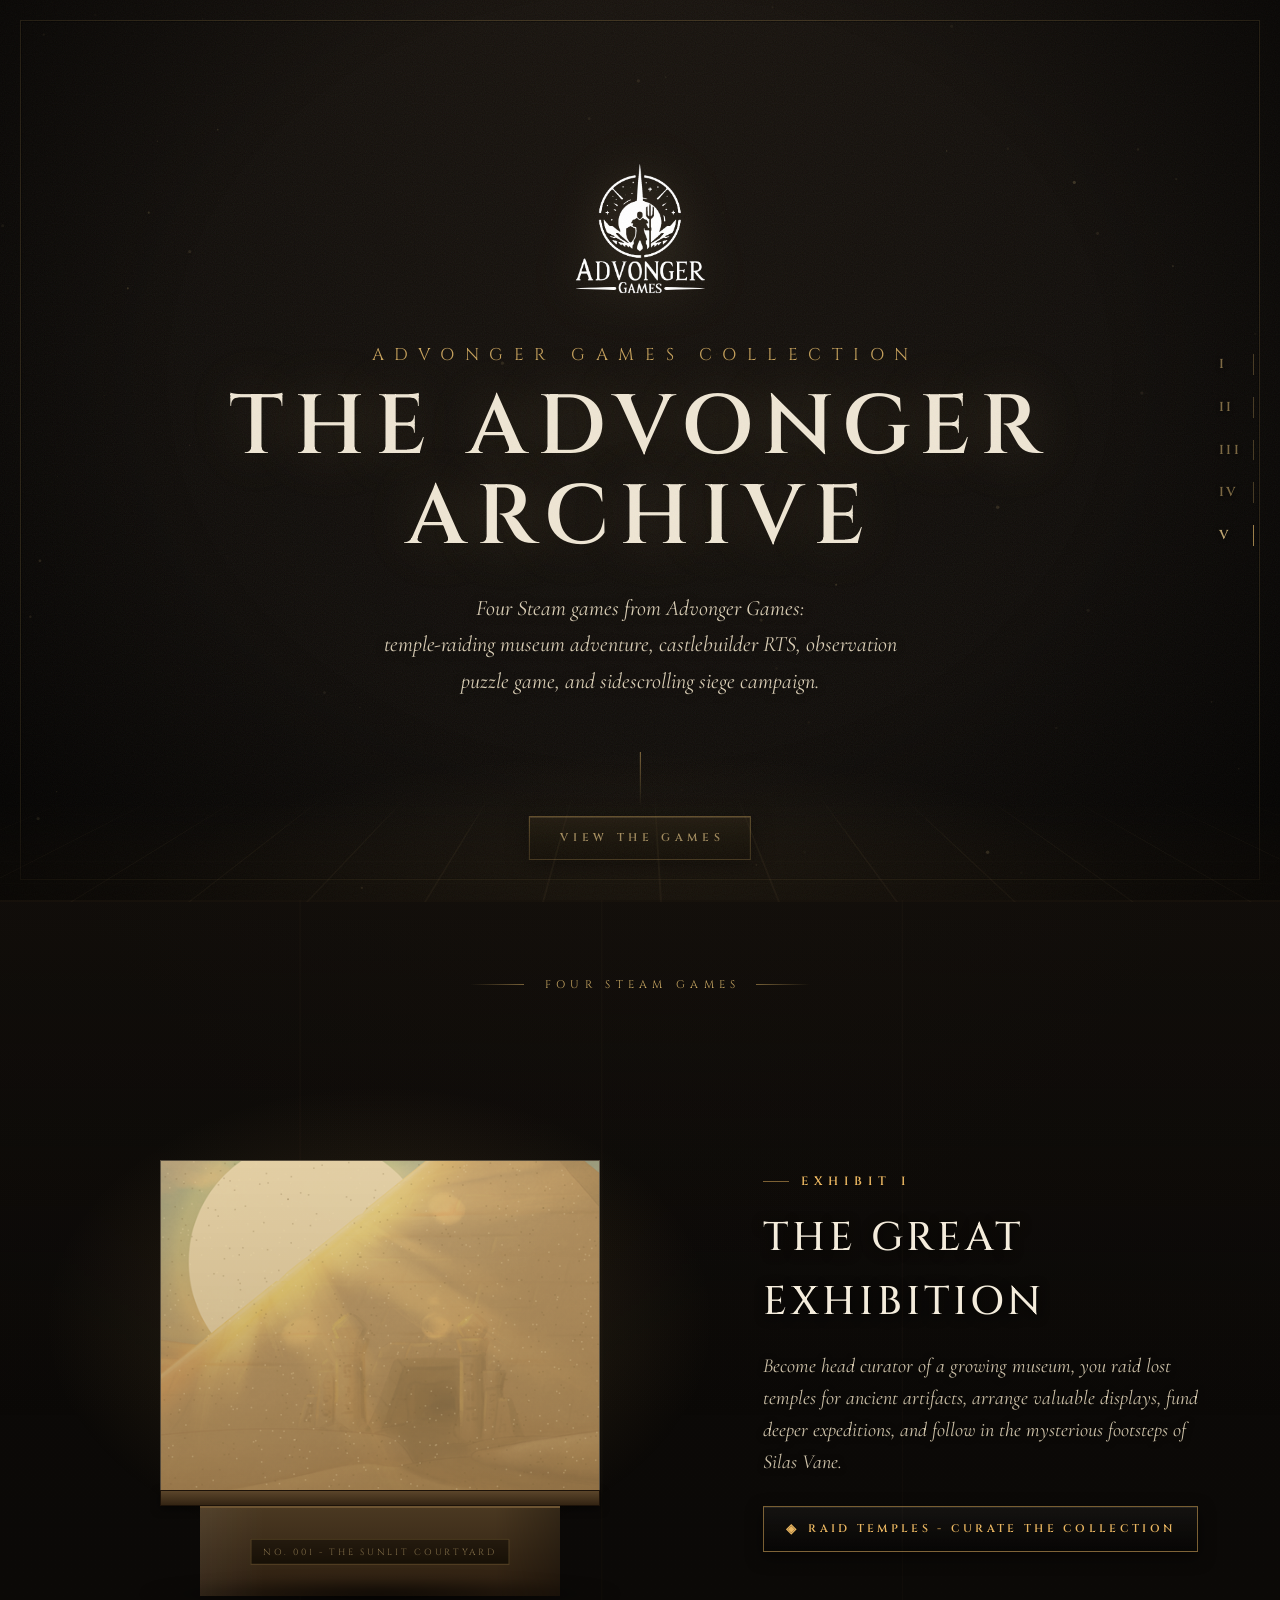
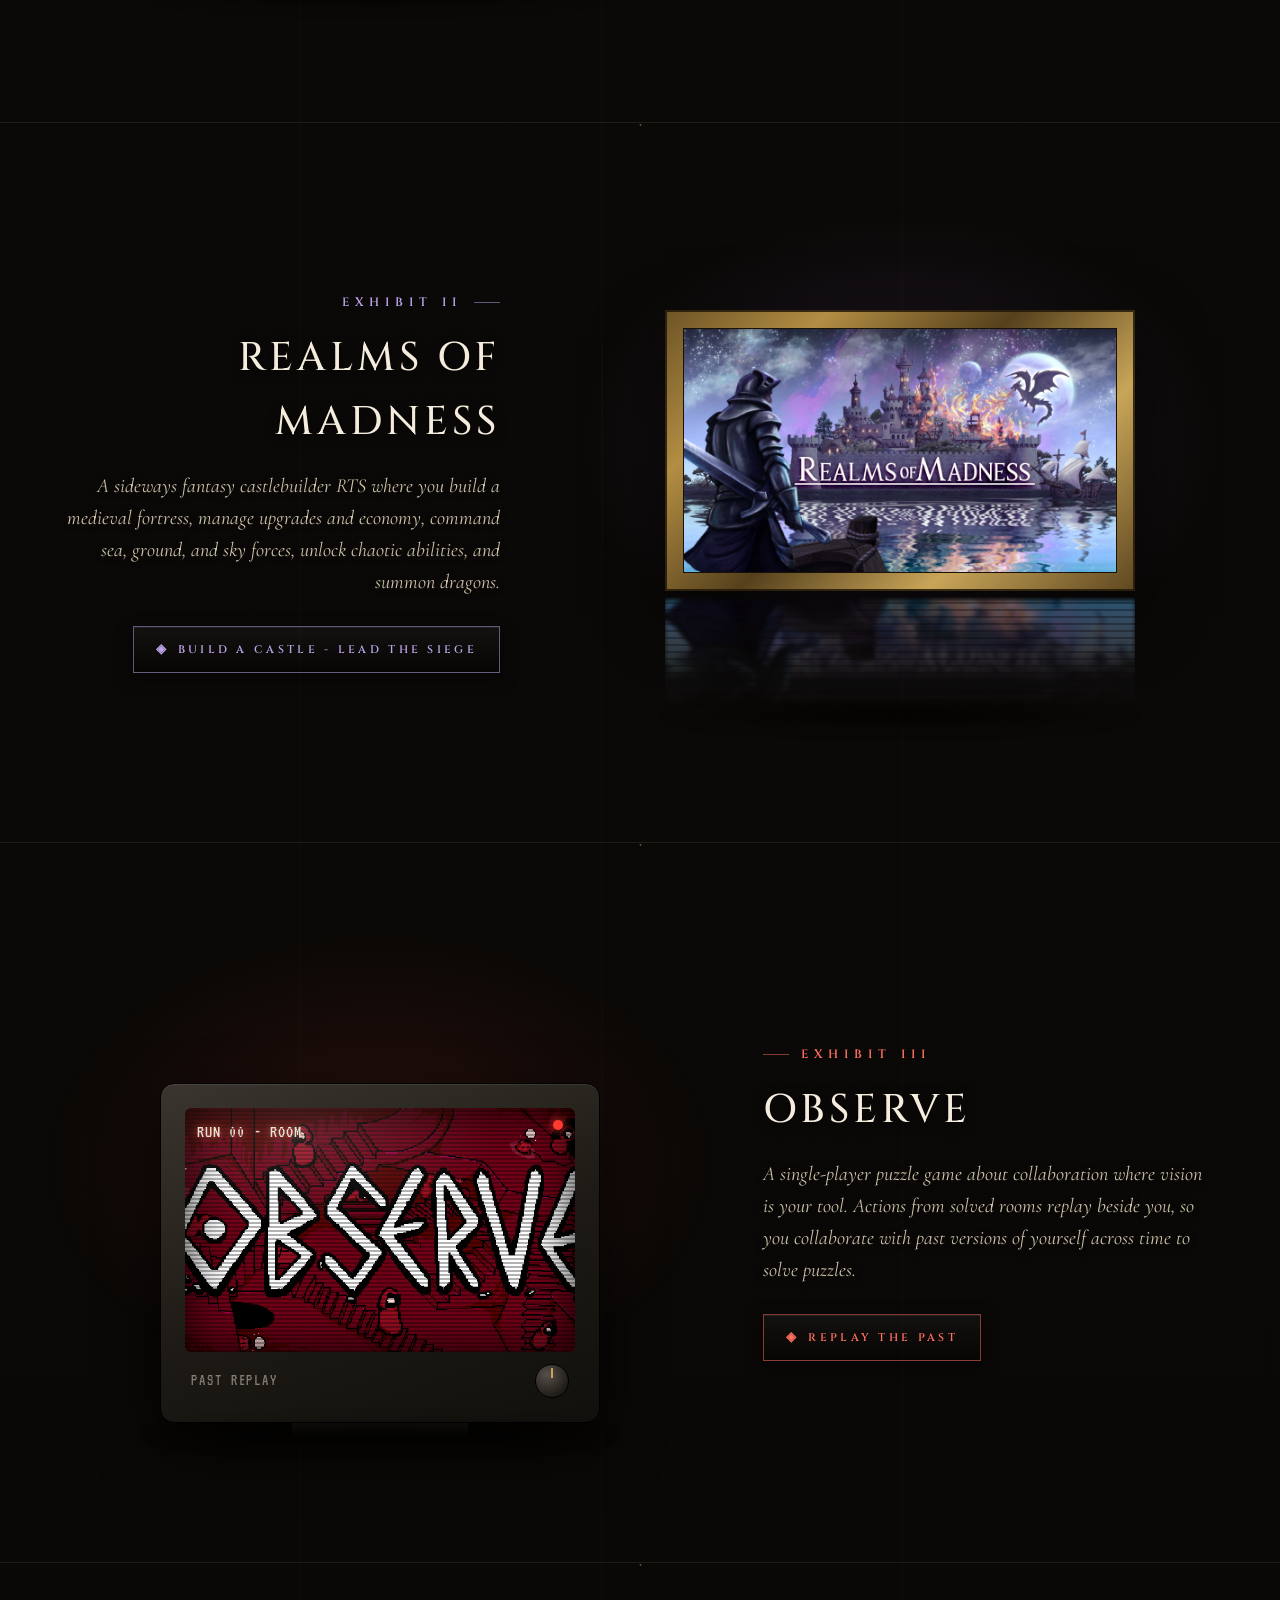
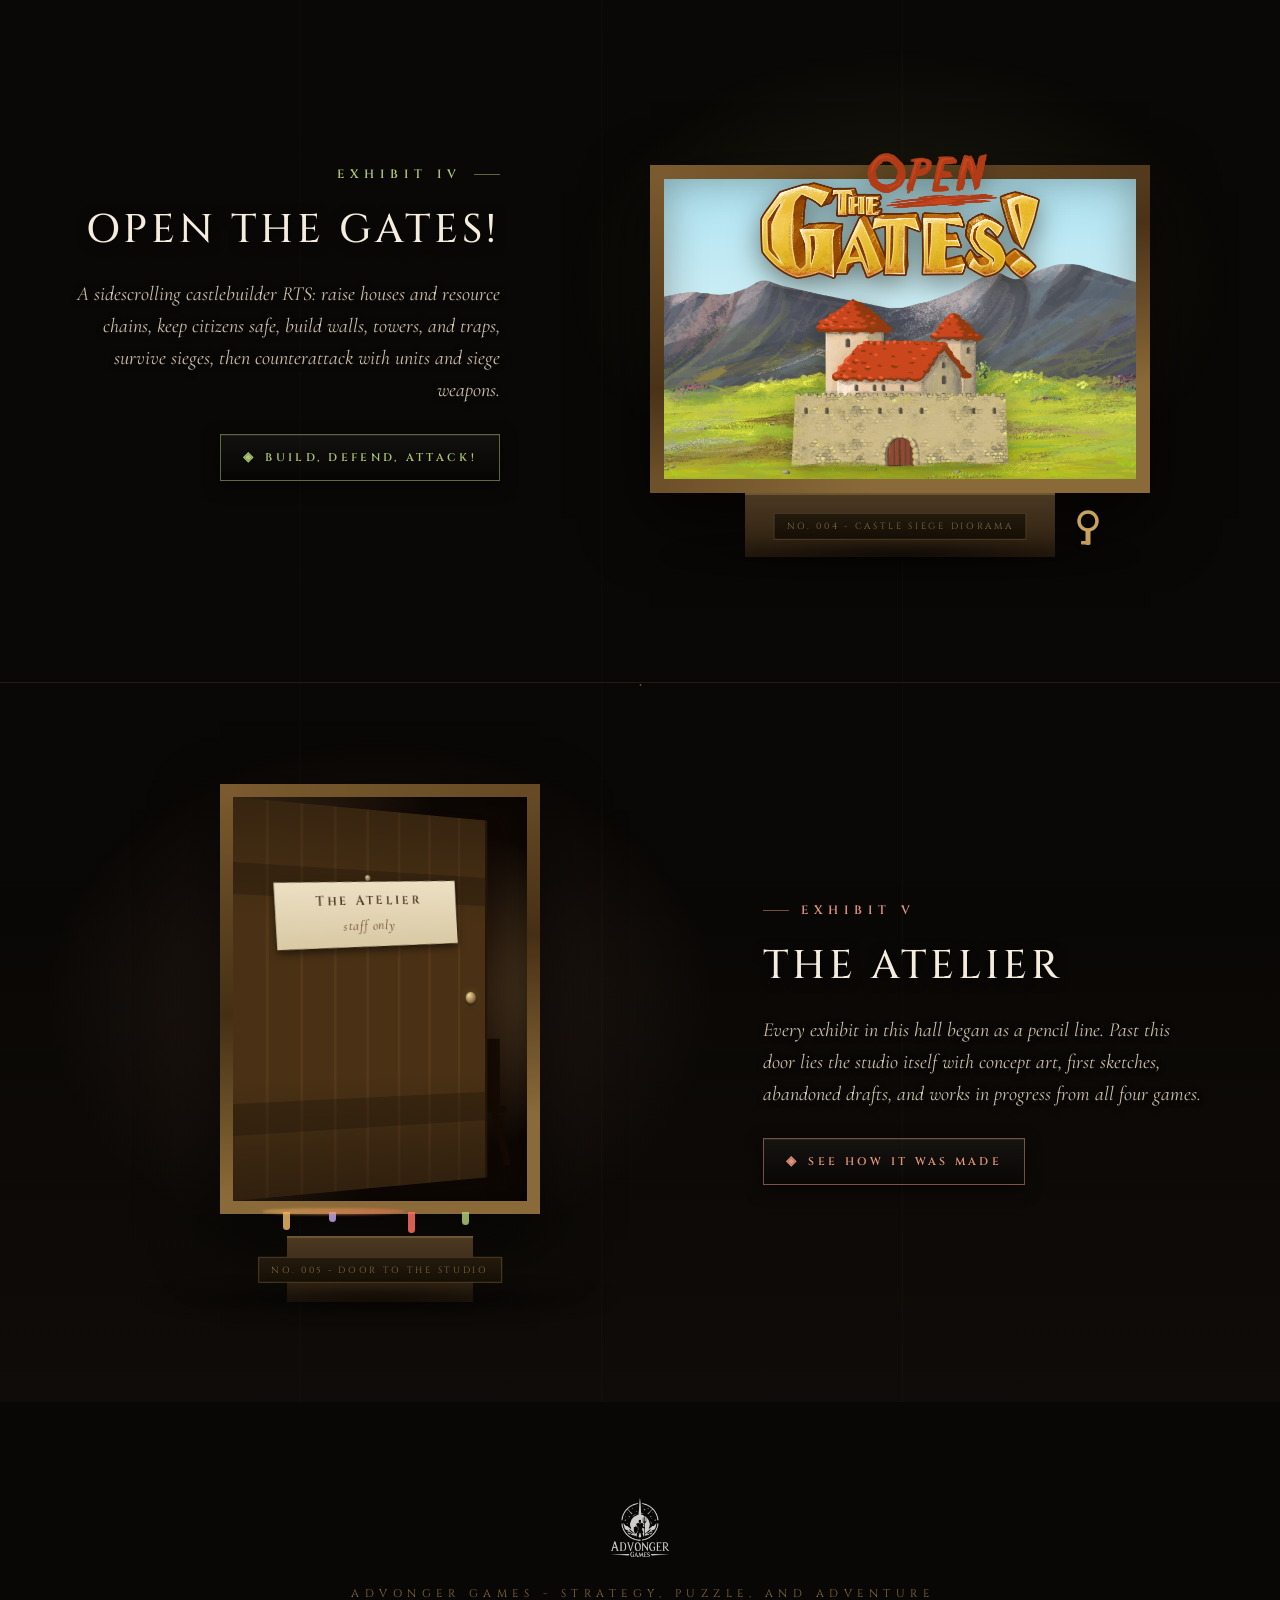
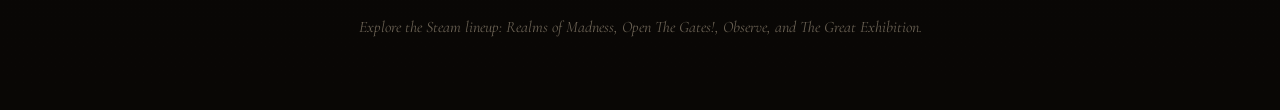
==== commit dd0c646e: "Changes Changes" ====
--- a/index.html
+++ b/index.html
@@ -393,7 +393,7 @@
   position: relative;
 }
 .case .pedestal::after {
-  content: 'NO. 001 - LOST TEMPLE ARTIFACTS';
+  content: 'NO. 001 - THE SUNLIT COURTYARD';
   position: absolute; left: 50%; top: 50%; transform: translate(-50%,-50%);
   font-family: var(--display); font-size: 9px; letter-spacing: .3em;
   color: rgba(232,201,135,.5);
@@ -917,7 +917,7 @@
     <div class="ex-plaque">
       <span class="num">Exhibit I</span>
       <h2>The Great Exhibition</h2>
-      <p class="lore">Head curator of a growing museum, you raid lost temples for ancient artifacts, arrange valuable displays, fund deeper expeditions, and follow the mystery of Silas Vane.</p>
+      <p class="lore">Become head curator of a growing museum, you raid lost temples for ancient artifacts, arrange valuable displays, fund deeper expeditions, and follow in the mysterious footsteps of Silas Vane.</p>
       <span class="cue">Raid temples - curate the collection</span>
     </div>
   </section>
@@ -947,7 +947,7 @@
       <span class="num">Exhibit II</span>
       <h2>Realms of Madness</h2>
       <p class="lore">A sideways fantasy castlebuilder RTS where you build a medieval fortress, manage upgrades and economy, command sea, ground, and sky forces, unlock chaotic abilities, and summon dragons.</p>
-      <span class="cue">Build the castle - lead the siege</span>
+      <span class="cue">Build a castle - lead the siege</span>
     </div>
   </section>
 
@@ -975,8 +975,8 @@
     <div class="ex-plaque">
       <span class="num">Exhibit III</span>
       <h2>Observe</h2>
-      <p class="lore">A single-player puzzle game where vision is your tool. Actions from solved rooms replay beside you, so you collaborate with past versions of yourself across time to solve puzzles about regret.</p>
-      <span class="cue">Replay the past - solve the room</span>
+      <p class="lore">A single-player puzzle game about collaboration where vision is your tool. Actions from solved rooms replay beside you, so you collaborate with past versions of yourself across time to solve puzzles.</p>
+      <span class="cue">Replay the past</span>
     </div>
   </section>
 
@@ -1008,7 +1008,7 @@
       <span class="num">Exhibit IV</span>
       <h2>Open The Gates!</h2>
       <p class="lore">A sidescrolling castlebuilder RTS: raise houses and resource chains, keep citizens safe, build walls, towers, and traps, survive sieges, then counterattack with units and siege weapons.</p>
-      <span class="cue">Build, defend, open the gates</span>
+      <span class="cue">Build, defend, attack!</span>
     </div>
   </section>
 
@@ -1043,8 +1043,8 @@
     <div class="ex-plaque">
       <span class="num">Exhibit V</span>
       <h2>The Atelier</h2>
-      <p class="lore">Every exhibit in this hall began as a pencil line. Past this door lies the studio itself — concept art, first sketches, abandoned drafts, and works in progress from all four games.</p>
-      <span class="cue">Push the door - see how it's made</span>
+      <p class="lore">Every exhibit in this hall began as a pencil line. Past this door lies the studio itself with concept art, first sketches, abandoned drafts, and works in progress from all four games.</p>
+      <span class="cue">See how it was made</span>
     </div>
   </section>
 
@@ -1053,7 +1053,7 @@
 <!-- ═══════════════════ COLOPHON ═══════════════════ -->
 <footer class="colophon">
   <img class="mark" src="Advonger_Games_logo.png" alt="">
-  <p class="curator">Advonger Games - Strategy, Puzzle, and Adventure Worlds</p>
+  <p class="curator">Advonger Games - Strategy, Puzzle, and Adventure</p>
   <p class="quiet">Explore the Steam lineup: Realms of Madness, Open The Gates!, Observe, and The Great Exhibition.</p>
 </footer>
 
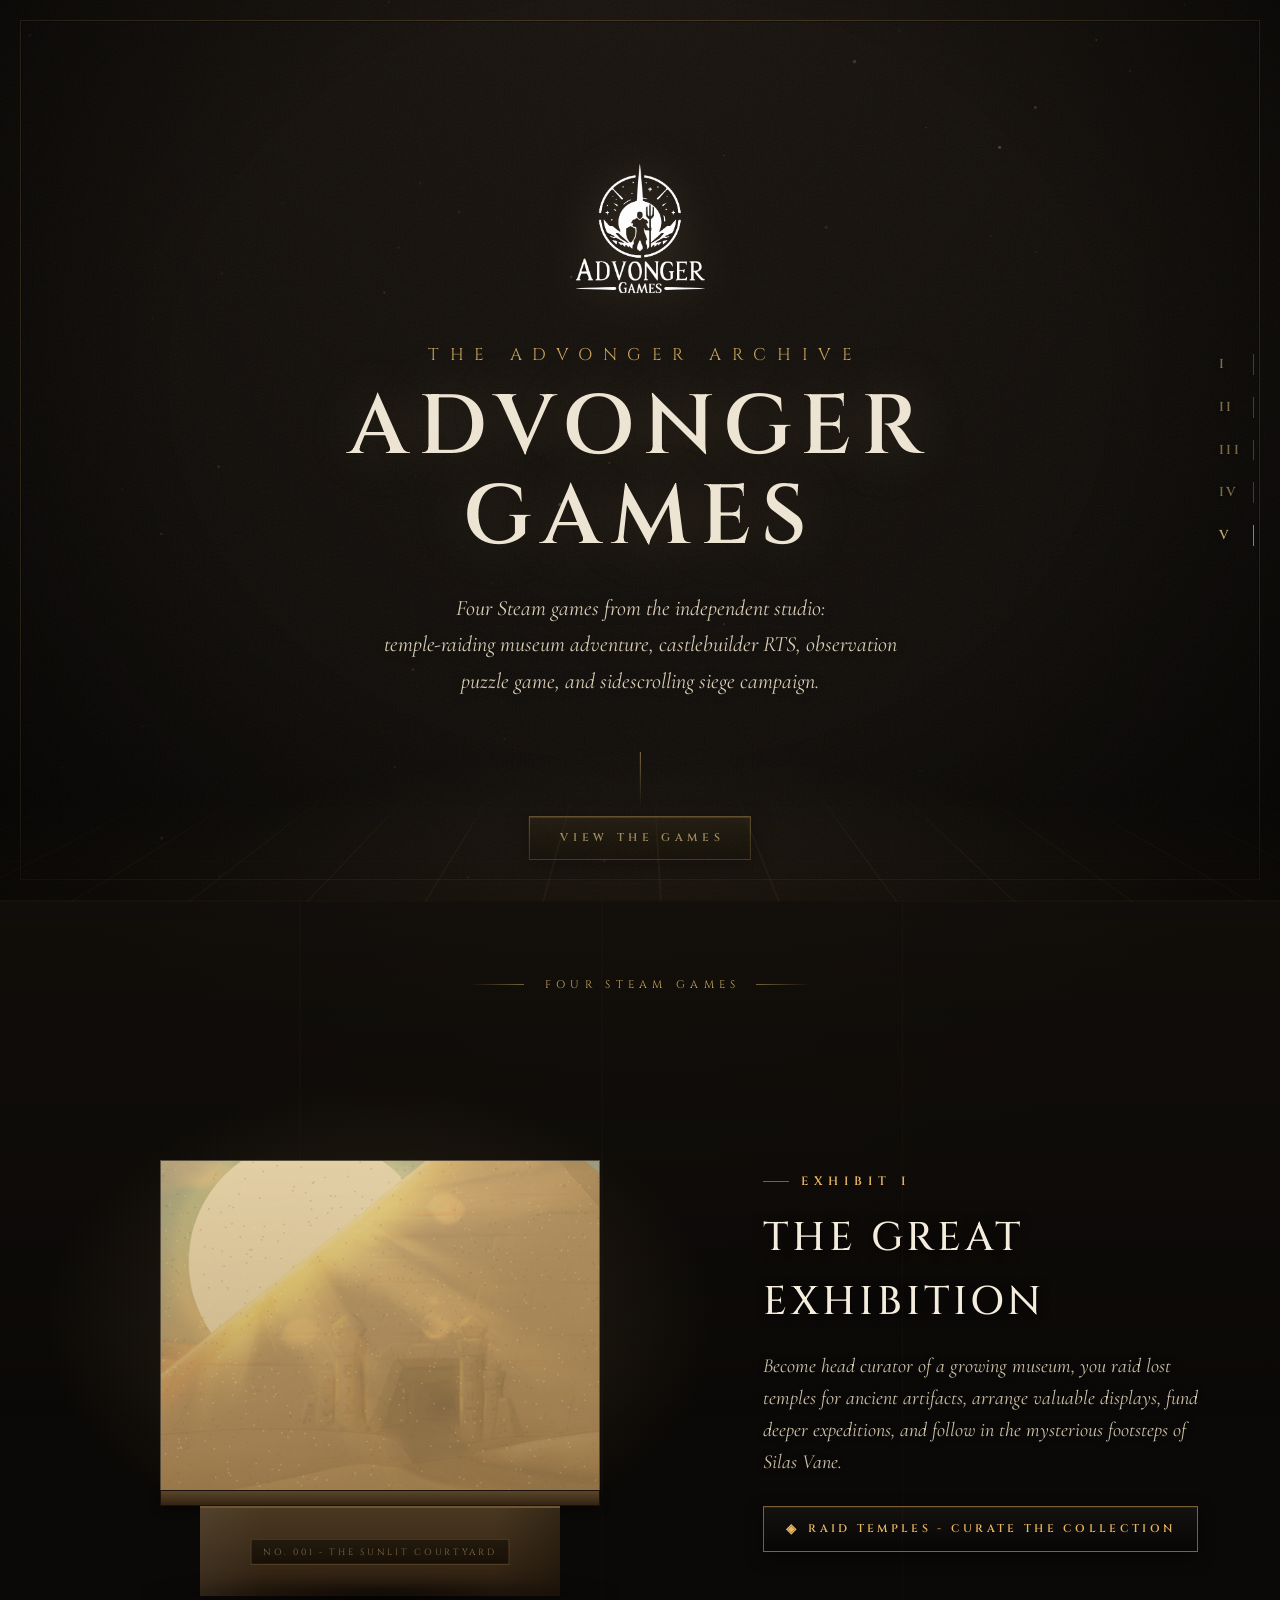
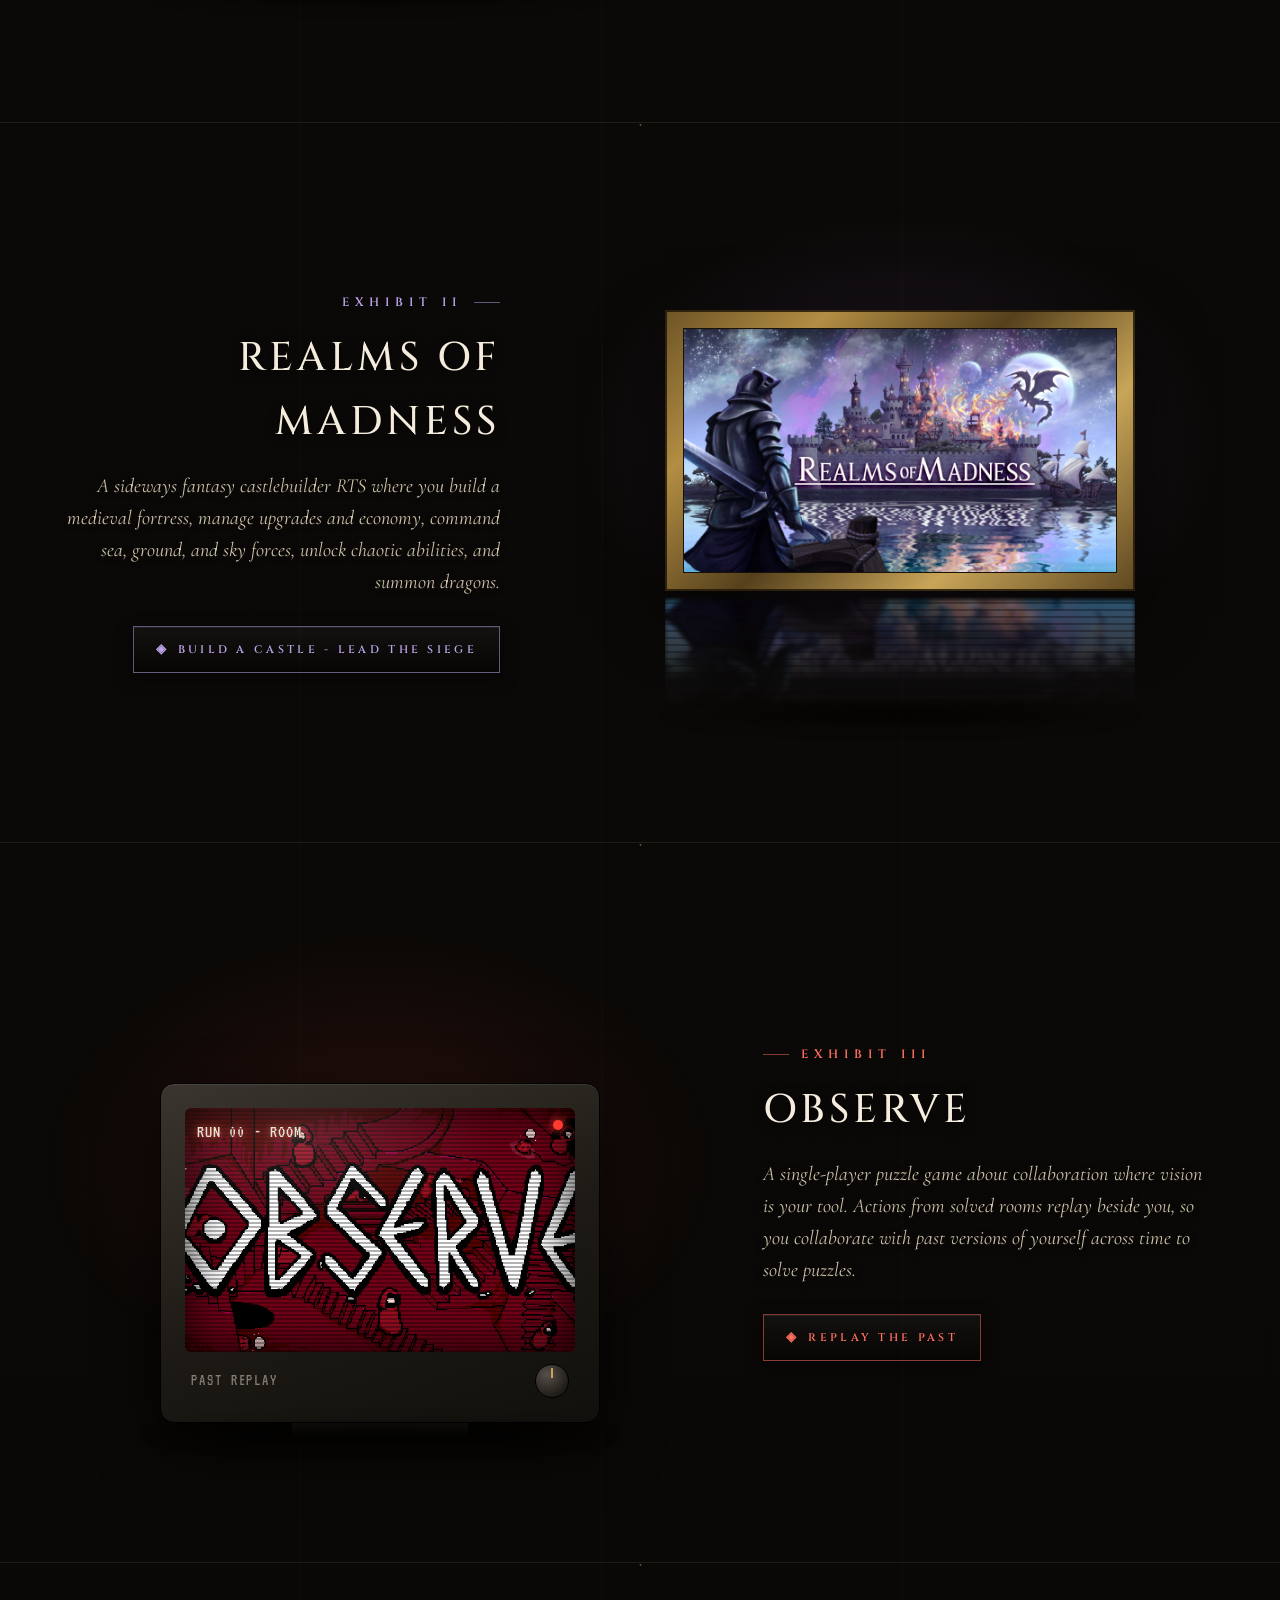
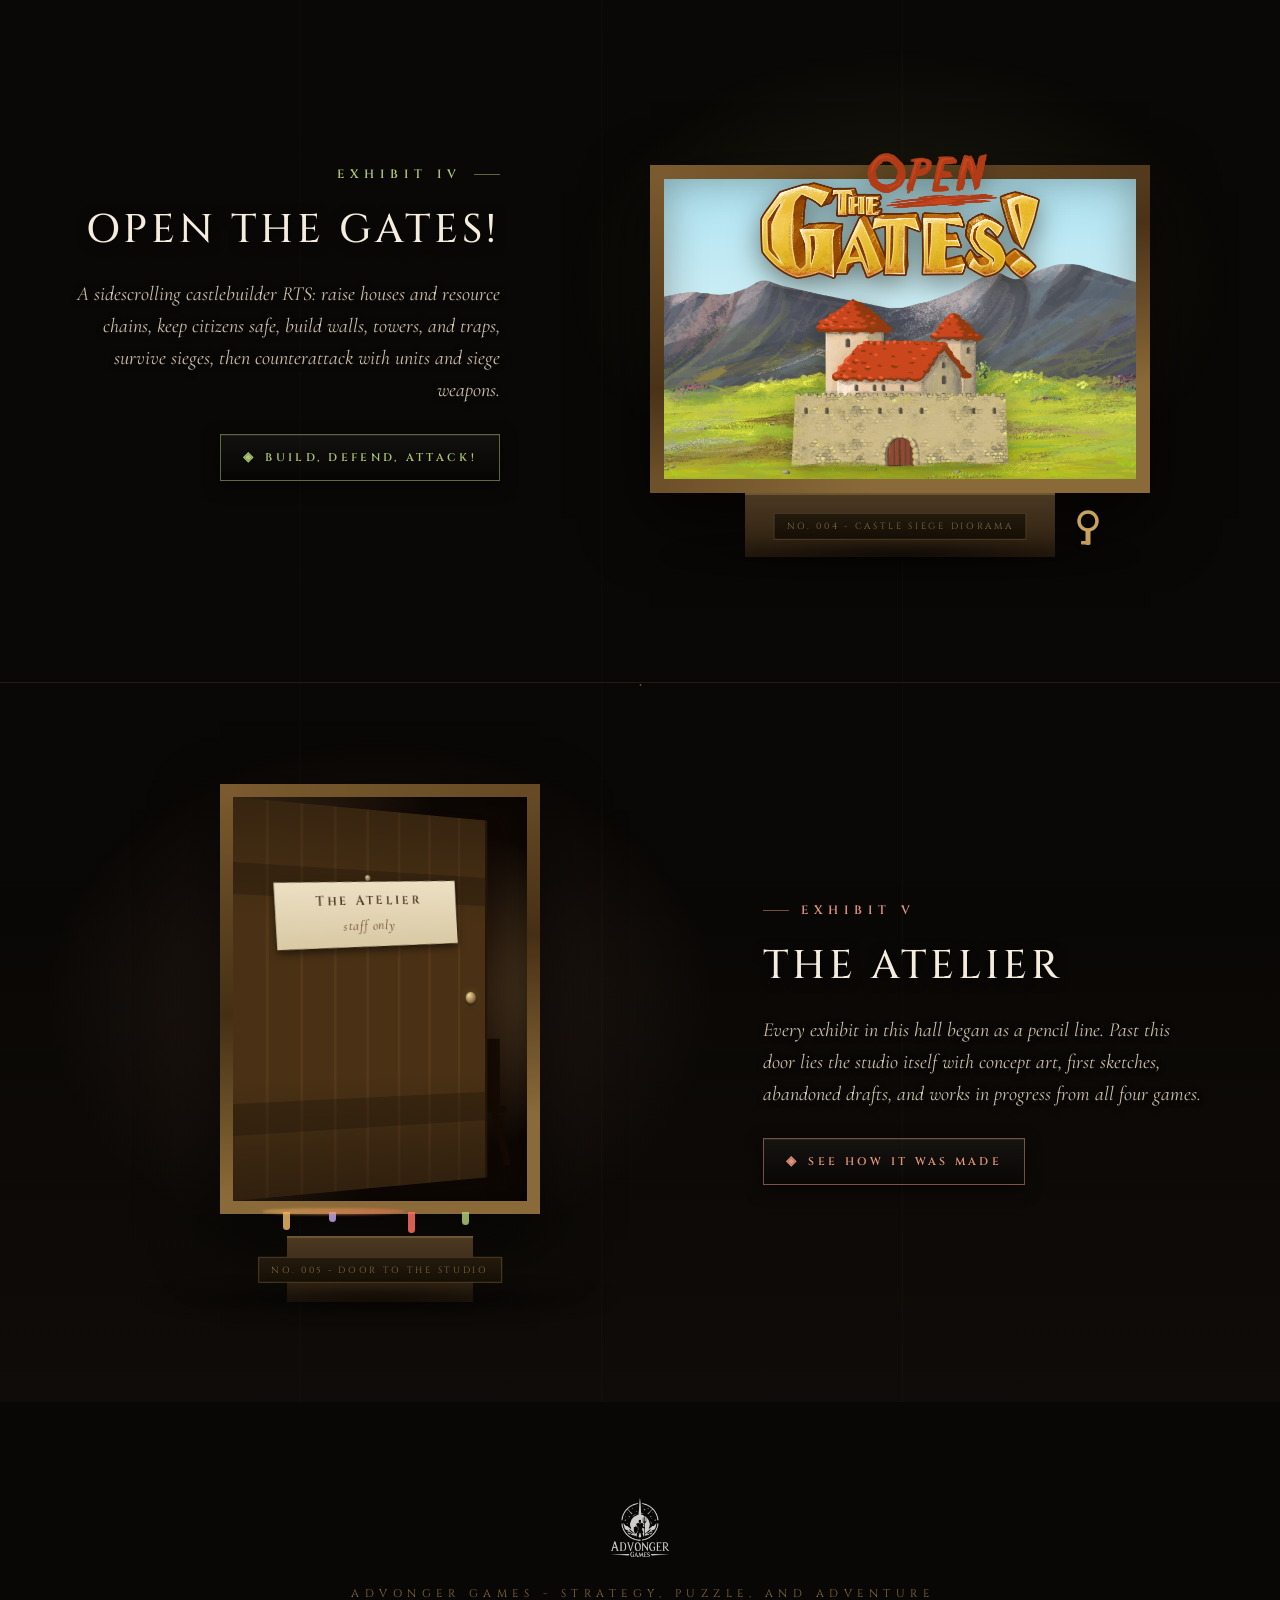
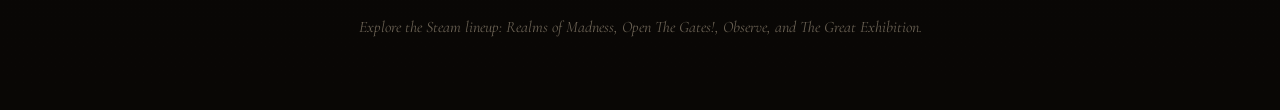
==== commit 88a67701: "Presskit Presskit" ====
--- a/index.html
+++ b/index.html
@@ -3,9 +3,35 @@
 <head>
 <meta charset="UTF-8">
 <meta name="viewport" content="width=device-width, initial-scale=1.0">
-<title>Advonger Games Archive - Steam Game Collection</title>
-<meta name="description" content="Explore Advonger Games: The Great Exhibition, Realms of Madness, Observe, and Open The Gates!, with accurate game descriptions from their Steam pages — plus the Atelier, a behind-the-scenes art studio.">
-<link rel="icon" type="image/png" href="The%20Great%20Exhibition/shortcut_icon.png">
+<title>Advonger Games</title>
+<meta name="description" content="Advonger Games is an independent game studio creating handcrafted strategy, puzzle, and adventure games for Steam, including Realms of Madness and Open The Gates!.">
+<meta name="author" content="Advonger Games">
+<meta name="application-name" content="Advonger Games">
+<link rel="canonical" href="https://advongergames.com/">
+<meta property="og:type" content="website">
+<meta property="og:site_name" content="Advonger Games">
+<meta property="og:title" content="Advonger Games">
+<meta property="og:description" content="Advonger Games is an independent game studio creating handcrafted strategy, puzzle, and adventure games for Steam.">
+<meta property="og:url" content="https://advongergames.com/">
+<meta property="og:image" content="https://advongergames.com/Advonger_Games_logo.png">
+<meta name="twitter:card" content="summary_large_image">
+<meta name="twitter:title" content="Advonger Games">
+<meta name="twitter:description" content="An independent game studio creating handcrafted strategy, puzzle, and adventure games for Steam.">
+<meta name="twitter:image" content="https://advongergames.com/Advonger_Games_logo.png">
+<script type="application/ld+json">
+{
+  "@context": "https://schema.org",
+  "@type": "Organization",
+  "name": "Advonger Games",
+  "url": "https://advongergames.com/",
+  "logo": "https://advongergames.com/Advonger_Games_logo.png",
+  "description": "Advonger Games is an independent game studio creating handcrafted strategy, puzzle, and adventure games for Steam.",
+  "sameAs": [
+    "https://store.steampowered.com/developer/advongergames"
+  ]
+}
+</script>
+<link rel="icon" type="image/png" href="favicon.png">
 <link rel="stylesheet" href="css/archive.css">
 <script src="js/archive-transitions.js" defer></script>
 <style>
@@ -883,9 +909,9 @@
   <div class="shaft"></div>
   <div class="floorglow"></div>
   <img class="mark" src="Advonger_Games_logo.png" alt="Advonger Games">
-  <p class="studio">Advonger Games collection</p>
-  <h1>The Advonger<br>Archive</h1>
-  <p class="creed">Four Steam games from Advonger Games:<br>
+  <p class="studio">The Advonger Archive</p>
+  <h1>Advonger<br>Games</h1>
+  <p class="creed">Four Steam games from the independent studio:<br>
     temple-raiding museum adventure, castlebuilder RTS, observation puzzle game, and sidescrolling siege campaign.</p>
   <a class="descend" href="#ex-exhibition" aria-label="View the game collection">
     <span class="plumb"></span>
--- a/css/archive.css
+++ b/css/archive.css
@@ -115,6 +115,9 @@
   transition: transform .35s;
 }
 .return-plaque:hover .arrow { transform: translate(-3px, -1px); }
+
+/* ---- the press kit plaque (same brass, fixed top-right) ---- */
+.press-plaque { left: auto; right: 22px; }
 
 /* ---- shared trailer shells ---- */
 .trailer-frame {
@@ -345,4 +348,5 @@
 @media (max-width: 640px) {
   body { font-size: 17px; }
   .return-plaque { top: 12px; left: 12px; padding: 7px 13px 7px 10px; font-size: 10px; }
-}
+  .press-plaque { left: auto; right: 12px; }
+}
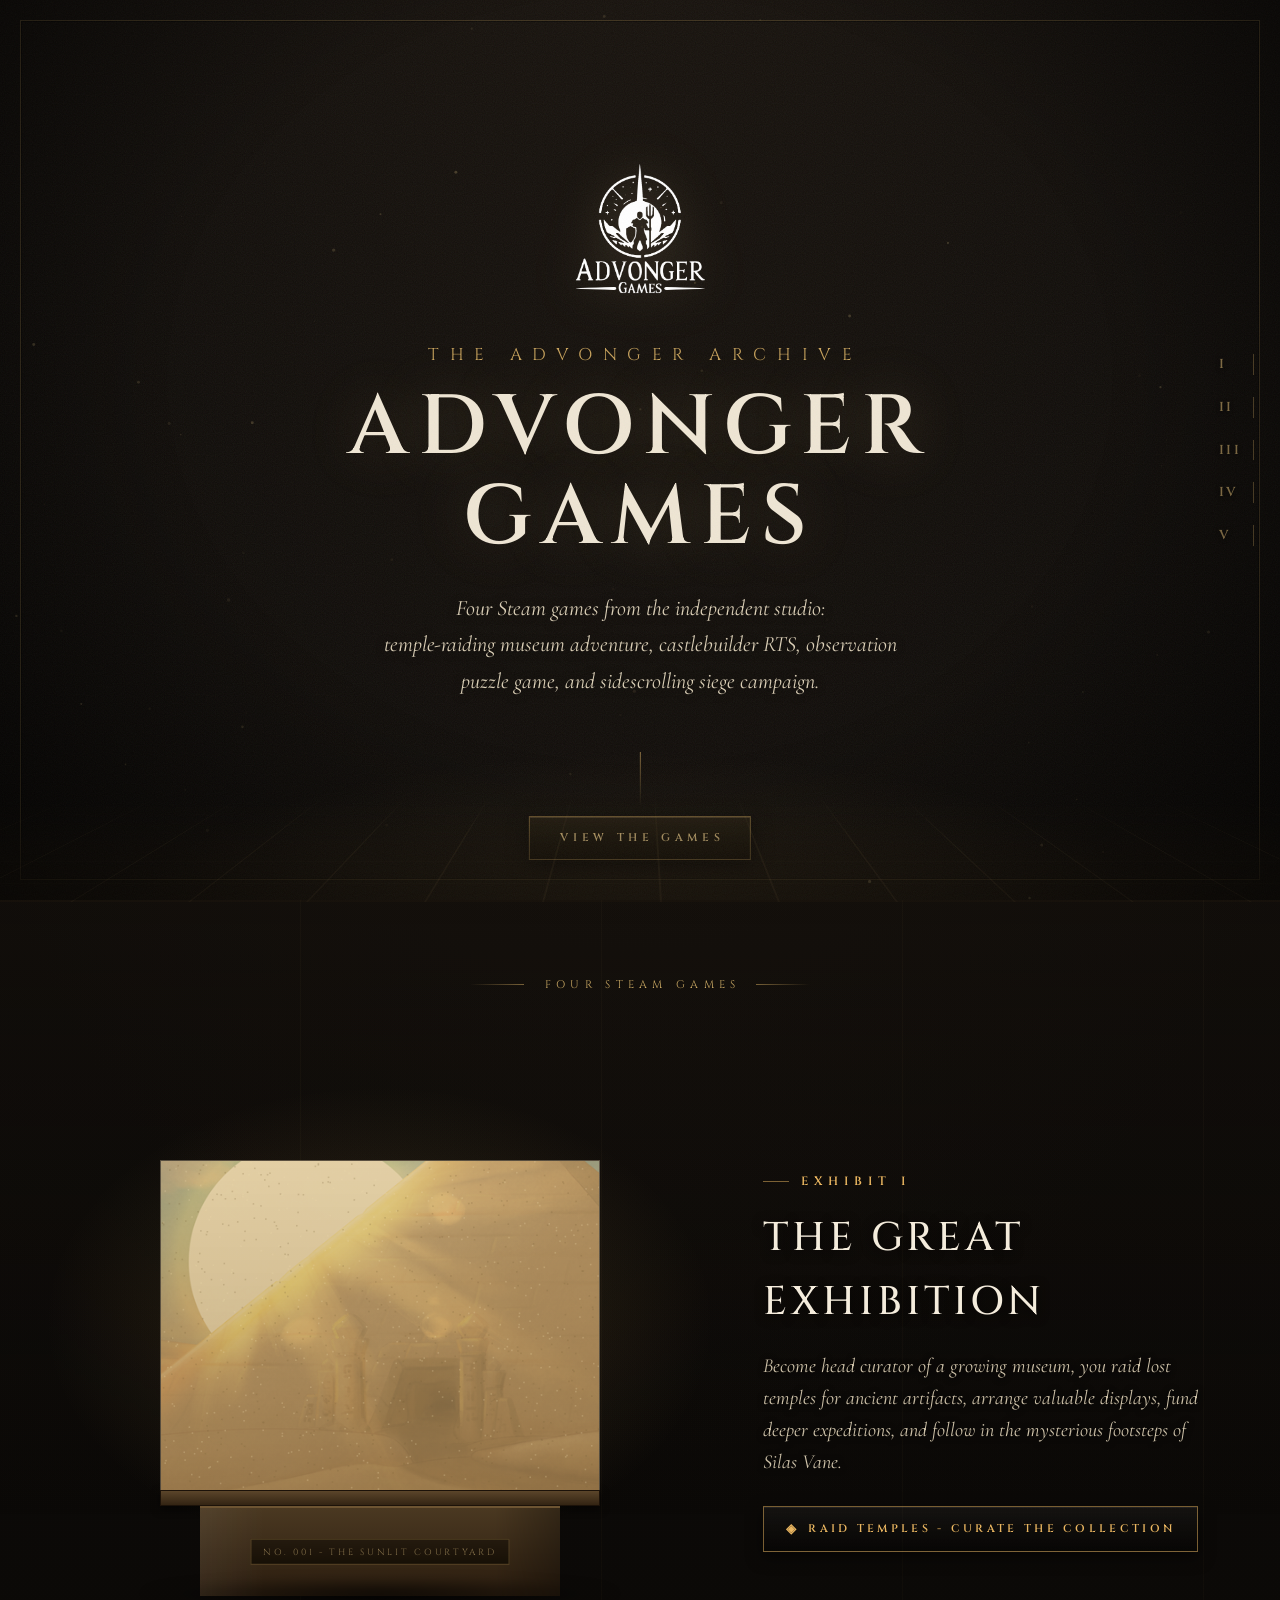
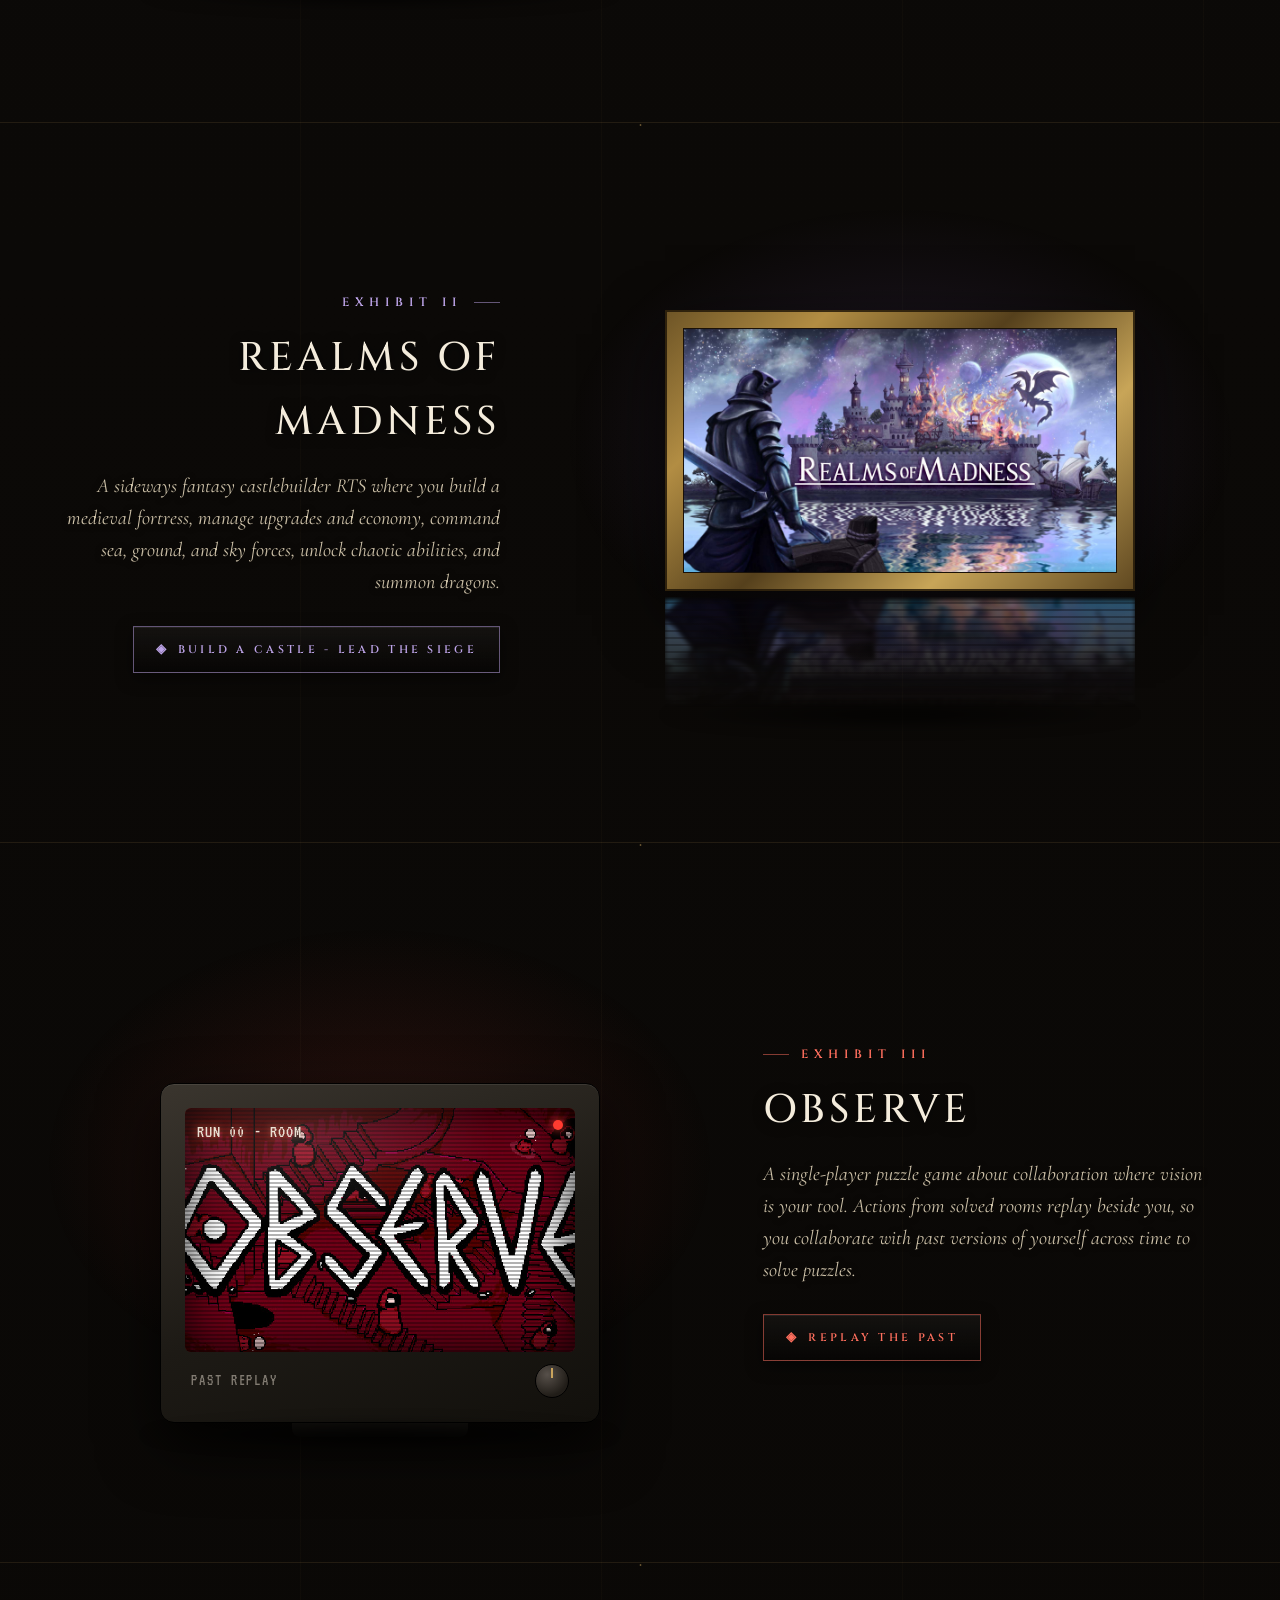
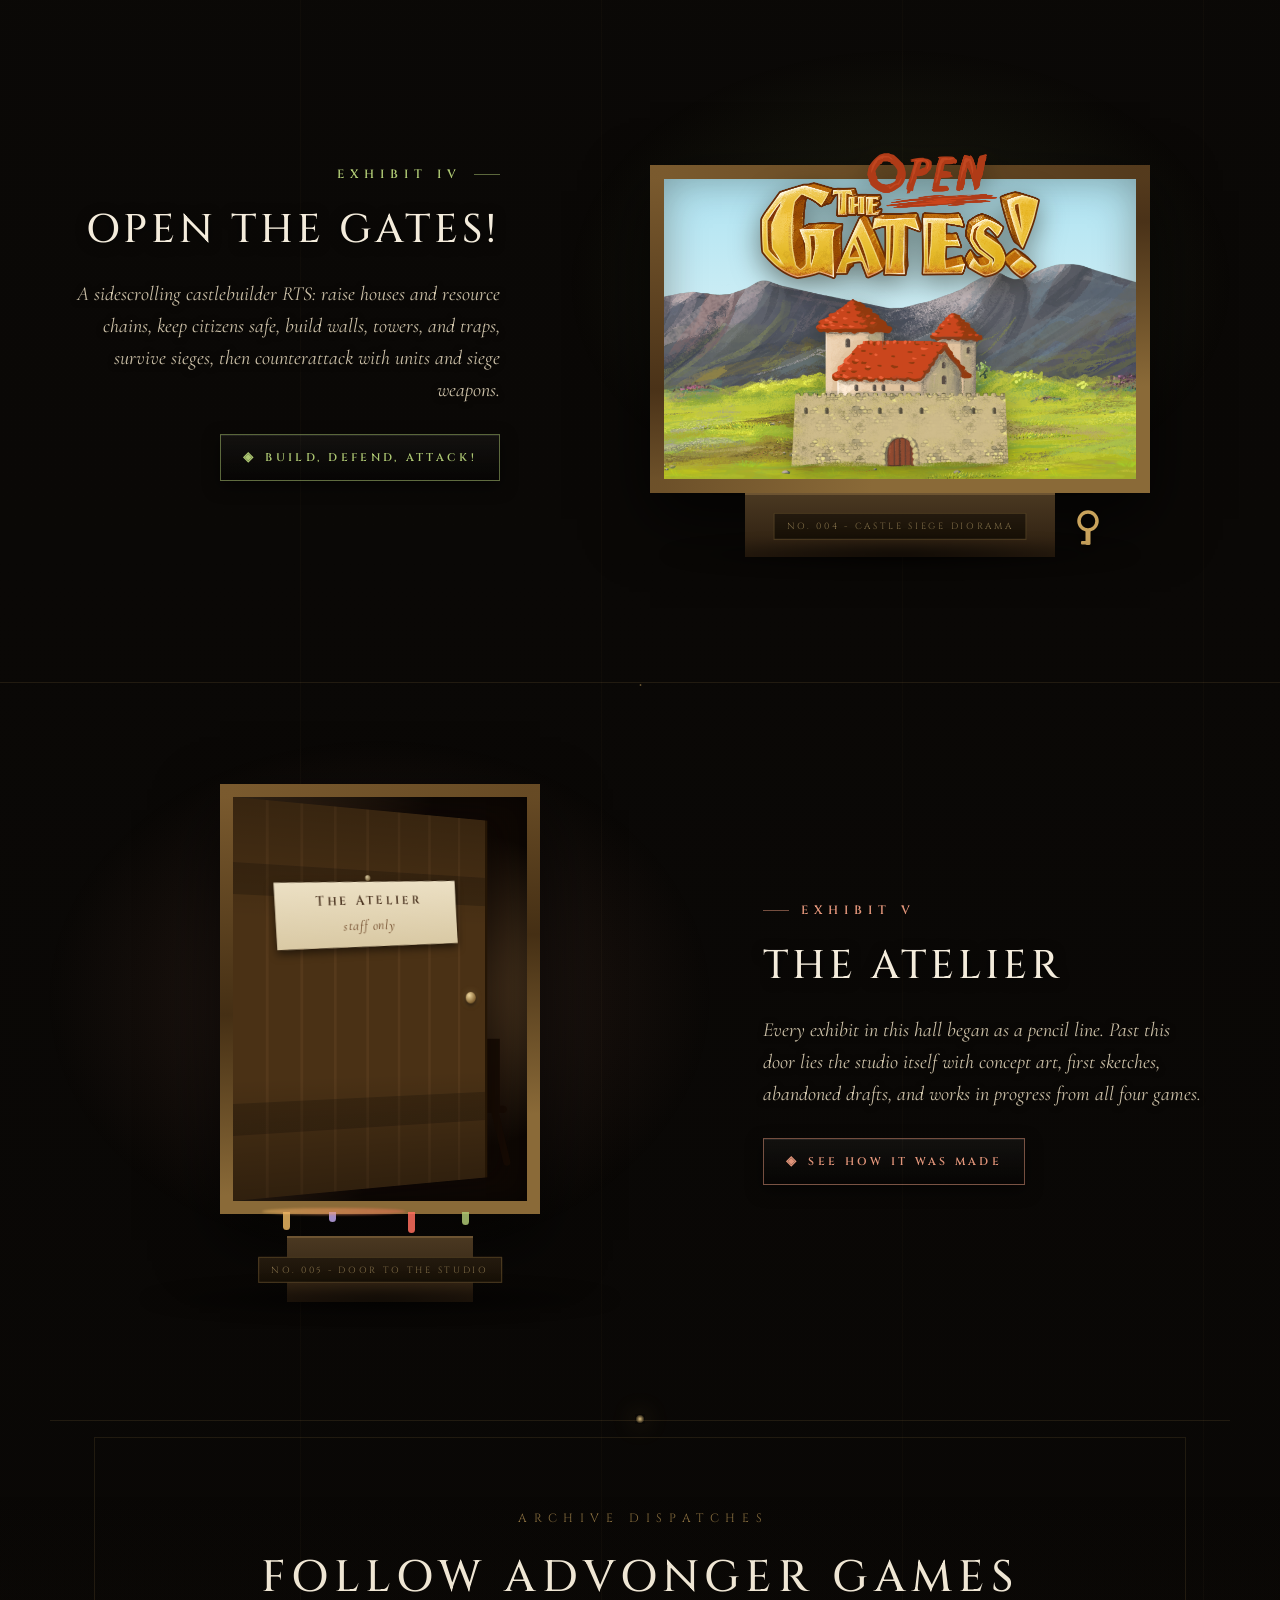
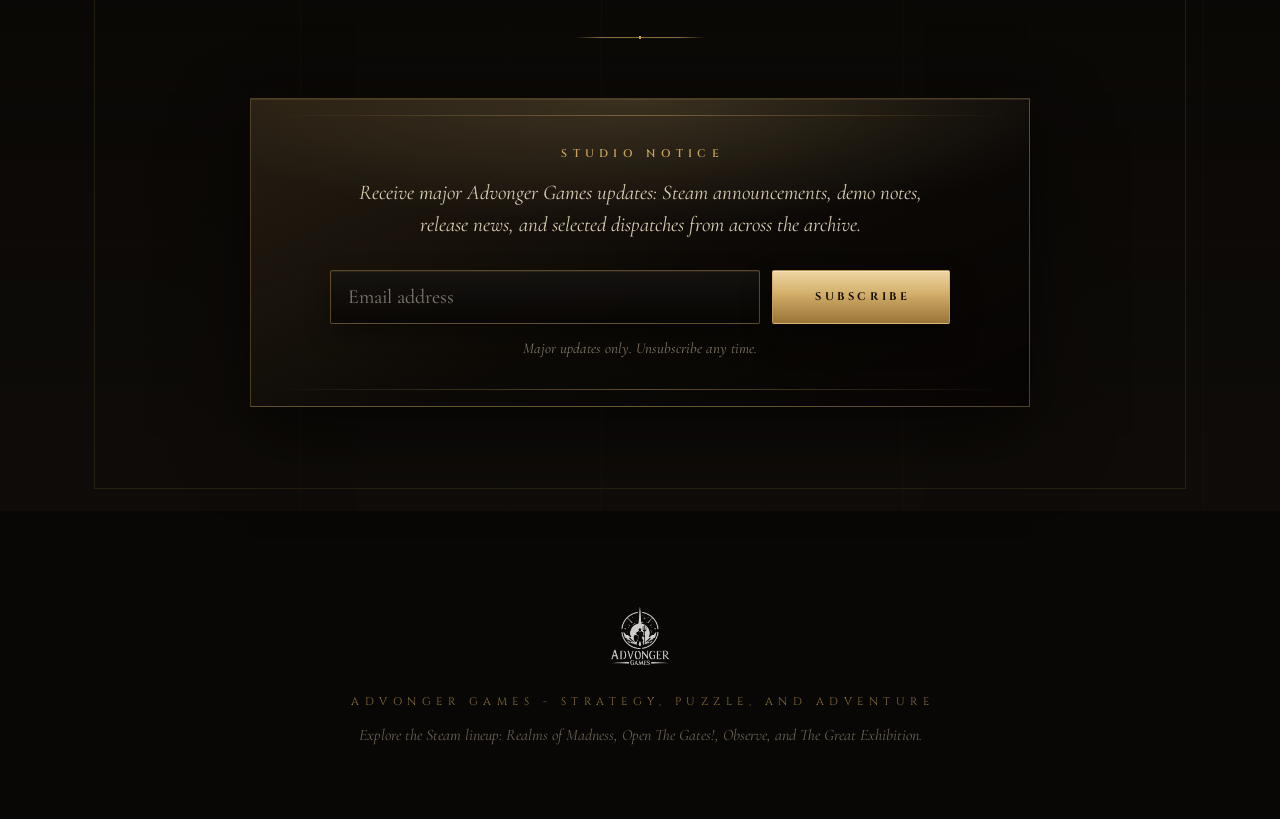
==== commit fc4a7acd: "Mailing lists Mailing lists" ====
--- a/index.html
+++ b/index.html
@@ -348,6 +348,212 @@
   border-color: var(--accent);
   box-shadow: 0 5px 20px rgba(0,0,0,.55), 0 0 24px var(--accent-glow), inset 0 1px 0 rgba(255,255,255,.1);
   transform: translateY(-2px);
+}
+
+/* ------------------------------------------------ archive dispatches */
+.archive-dispatches {
+  position: relative;
+  max-width: 1180px;
+  margin: 18px auto 0;
+  padding: 88px clamp(22px, 5vw, 60px) 104px;
+  border-top: 1px solid rgba(201,163,92,.13);
+}
+.archive-dispatches::before {
+  content: '';
+  position: absolute;
+  left: 50%;
+  top: -7px;
+  transform: translateX(-50%);
+  width: 10px;
+  height: 10px;
+  background: radial-gradient(circle, rgba(232,201,135,.95), rgba(201,163,92,.12) 58%, transparent 62%);
+  box-shadow: 0 0 24px rgba(201,163,92,.32);
+}
+.archive-dispatches::after {
+  content: '';
+  position: absolute;
+  inset: 16px clamp(12px, 4vw, 44px) 22px;
+  border: 1px solid rgba(201,163,92,.12);
+  pointer-events: none;
+}
+.dispatch-ledger {
+  position: relative;
+  z-index: 1;
+  width: min(780px, 100%);
+  margin: 54px auto 0;
+  padding: clamp(28px, 4vw, 46px);
+  background:
+    radial-gradient(ellipse 90% 62% at 50% 0%, rgba(232,201,135,.16), transparent 66%),
+    linear-gradient(155deg, rgba(42,33,20,.92), rgba(12,9,6,.88) 58%, rgba(6,4,3,.94));
+  border: 1px solid rgba(201,163,92,.34);
+  box-shadow: 0 28px 70px rgba(0,0,0,.58), inset 0 1px 0 rgba(232,201,135,.12);
+}
+.dispatch-ledger::before,
+.dispatch-ledger::after {
+  content: '';
+  position: absolute;
+  left: 22px;
+  right: 22px;
+  height: 1px;
+  background: linear-gradient(to right, transparent, rgba(201,163,92,.45), transparent);
+}
+.dispatch-ledger::before { top: 16px; }
+.dispatch-ledger::after { bottom: 16px; }
+.dispatch-label {
+  display: block;
+  margin-bottom: 14px;
+  font-family: var(--display);
+  font-size: 11px;
+  font-weight: 600;
+  letter-spacing: .48em;
+  text-indent: .48em;
+  text-align: center;
+  text-transform: uppercase;
+  color: var(--brass);
+}
+.dispatch-copy {
+  max-width: 610px;
+  margin: 0 auto 28px;
+  text-align: center;
+  font-size: clamp(18px, 2vw, 21px);
+  line-height: 1.55;
+  font-style: italic;
+  color: #d8ccb3;
+}
+#mlb2-43343995.ml-form-embedContainer {
+  width: 100%;
+  max-width: 620px;
+  margin: 0 auto;
+}
+#mlb2-43343995 .ml-form-embedWrapper {
+  width: 100%;
+}
+#mlb2-43343995 .ml-form-embedContent {
+  display: none;
+}
+#mlb2-43343995 .ml-block-form,
+#mlb2-43343995 .ml-form-formContent {
+  margin: 0;
+}
+#mlb2-43343995 input[type="email"] {
+  width: 100%;
+  min-height: 54px;
+  padding: 14px 17px;
+  color: var(--bone);
+  background:
+    linear-gradient(rgba(255,255,255,.045), rgba(0,0,0,.18)),
+    rgba(10,8,6,.82);
+  border: 1px solid rgba(201,163,92,.42);
+  border-radius: 2px;
+  box-shadow: inset 0 1px 0 rgba(232,201,135,.09), 0 10px 24px rgba(0,0,0,.35);
+  font-family: var(--serif);
+  font-size: 20px;
+  outline: none;
+  transition: border-color .3s, box-shadow .3s, background .3s;
+}
+#mlb2-43343995 input[type="email"]::placeholder {
+  color: rgba(239,230,212,.5);
+}
+#mlb2-43343995 input[type="email"]:focus {
+  border-color: var(--brass-bright);
+  box-shadow: inset 0 1px 0 rgba(232,201,135,.14), 0 0 0 3px rgba(201,163,92,.13), 0 14px 30px rgba(0,0,0,.38);
+  background:
+    linear-gradient(rgba(255,255,255,.06), rgba(0,0,0,.16)),
+    rgba(14,11,8,.9);
+}
+#mlb2-43343995 .ml-form-embedSubmit {
+  margin-top: 14px;
+}
+#mlb2-43343995 .ml-form-embedSubmit button {
+  width: 100%;
+  min-height: 54px;
+  border: 1px solid rgba(201,163,92,.58);
+  border-radius: 2px;
+  color: #171006;
+  background:
+    linear-gradient(rgba(255,255,255,.22), transparent 45%, rgba(0,0,0,.16)),
+    linear-gradient(#e8c987, #b78b43);
+  box-shadow: 0 14px 30px rgba(0,0,0,.34), inset 0 1px 0 rgba(255,255,255,.35);
+  cursor: pointer;
+  font-family: var(--display);
+  font-size: 11px;
+  font-weight: 700;
+  letter-spacing: .32em;
+  text-indent: .32em;
+  text-transform: uppercase;
+  transition: transform .3s, box-shadow .3s, filter .3s;
+}
+#mlb2-43343995 .ml-form-embedSubmit button:hover,
+#mlb2-43343995 .ml-form-embedSubmit button:focus-visible {
+  transform: translateY(-1px);
+  filter: brightness(1.08);
+  box-shadow: 0 18px 38px rgba(0,0,0,.42), 0 0 28px rgba(201,163,92,.24), inset 0 1px 0 rgba(255,255,255,.42);
+}
+#mlb2-43343995 .ml-form-embedSubmit button.loading {
+  display: none;
+}
+#mlb2-43343995 .ml-form-successBody {
+  text-align: center;
+}
+#mlb2-43343995 .ml-form-successContent h4 {
+  font-family: var(--display);
+  font-size: clamp(24px, 3.2vw, 38px);
+  font-weight: 500;
+  letter-spacing: .16em;
+  text-indent: .16em;
+  text-transform: uppercase;
+  color: var(--brass-bright);
+}
+#mlb2-43343995 .ml-form-successContent p,
+.dispatch-note {
+  margin-top: 12px;
+  text-align: center;
+  color: rgba(185,172,147,.68);
+  font-size: 15px;
+  font-style: italic;
+}
+.ml-form-embedSubmitLoad {
+  display: inline-block;
+  width: 20px;
+  height: 20px;
+}
+.ml-form-embedSubmitLoad::after {
+  content: " ";
+  display: block;
+  width: 11px;
+  height: 11px;
+  margin: 1px;
+  border-radius: 50%;
+  border: 4px solid #171006;
+  border-color: #171006 #171006 #171006 transparent;
+  animation: ml-form-embedSubmitLoad 1.2s linear infinite;
+}
+@keyframes ml-form-embedSubmitLoad {
+  to { transform: rotate(360deg); }
+}
+.sr-only {
+  position: absolute;
+  width: 1px;
+  height: 1px;
+  padding: 0;
+  margin: -1px;
+  overflow: hidden;
+  clip: rect(0,0,0,0);
+  border: 0;
+}
+@media (min-width: 720px) {
+  #mlb2-43343995 .ml-form-formContent {
+    display: grid;
+    grid-template-columns: minmax(0, 1fr) 178px;
+    gap: 12px;
+    align-items: stretch;
+  }
+  #mlb2-43343995 .ml-form-embedSubmit {
+    margin-top: 0;
+  }
+  #mlb2-43343995 .ml-form-embedSubmit button {
+    height: 100%;
+  }
 }
 
 /* ============ I. THE GREAT EXHIBITION — glass case ============ */
@@ -1071,6 +1277,58 @@
       <h2>The Atelier</h2>
       <p class="lore">Every exhibit in this hall began as a pencil line. Past this door lies the studio itself with concept art, first sketches, abandoned drafts, and works in progress from all four games.</p>
       <span class="cue">See how it was made</span>
+    </div>
+  </section>
+
+  <section class="archive-dispatches" id="dispatches" aria-labelledby="dispatches-title">
+    <div class="hall-heading reveal">
+      <span class="over">Archive Dispatches</span>
+      <h2 id="dispatches-title">Follow Advonger Games</h2>
+      <div class="rule"></div>
+    </div>
+    <div class="dispatch-ledger reveal d1">
+      <span class="dispatch-label">Studio Notice</span>
+      <p class="dispatch-copy">Receive major Advonger Games updates: Steam announcements, demo notes, release news, and selected dispatches from across the archive.</p>
+
+      <div id="mlb2-43343995" class="ml-form-embedContainer ml-subscribe-form ml-subscribe-form-43343995">
+        <div class="ml-form-align-center">
+          <div class="ml-form-embedWrapper embedForm">
+            <div class="ml-form-embedBody ml-form-embedBodyDefault row-form">
+              <div class="ml-form-embedContent">
+                <h4>Newsletter</h4>
+                <p>Signup for news and special offers!</p>
+              </div>
+              <form class="ml-block-form" action="https://assets.mailerlite.com/jsonp/434629/forms/191968200372520112/subscribe" data-code="" method="post" target="_blank">
+                <div class="ml-form-formContent">
+                  <div class="ml-form-fieldRow ml-last-item">
+                    <div class="ml-field-group ml-field-email ml-validate-email ml-validate-required">
+                      <label class="sr-only" for="archive-dispatch-email">Email address</label>
+                      <input id="archive-dispatch-email" aria-label="email" aria-required="true" type="email" class="form-control" name="fields[email]" placeholder="Email address" autocomplete="email">
+                    </div>
+                  </div>
+                  <input type="hidden" name="ml-submit" value="1">
+                  <div class="ml-form-embedSubmit">
+                    <button type="submit" class="primary">Subscribe</button>
+                    <button disabled="disabled" style="display: none;" type="button" class="loading">
+                      <div class="ml-form-embedSubmitLoad"></div>
+                      <span class="sr-only">Loading...</span>
+                    </button>
+                  </div>
+                </div>
+                <input type="hidden" name="anticsrf" value="true">
+              </form>
+            </div>
+            <div class="ml-form-successBody row-success" style="display: none">
+              <div class="ml-form-successContent">
+                <h4>Thank you</h4>
+                <p>You have joined the Advonger Games dispatch list.</p>
+              </div>
+            </div>
+          </div>
+        </div>
+      </div>
+
+      <p class="dispatch-note">Major updates only. Unsubscribe any time.</p>
     </div>
   </section>
 
@@ -1296,5 +1554,25 @@
   });
 })();
 </script>
+<script>
+window.ml_webform_success_43343995 = function() {
+  var $ = window.ml_jQuery || window.jQuery;
+  if ($) {
+    $('.ml-subscribe-form-43343995 .row-success').show();
+    $('.ml-subscribe-form-43343995 .row-form').hide();
+    return;
+  }
+  document.querySelectorAll('.ml-subscribe-form-43343995 .row-success').forEach(function(el) {
+    el.style.display = 'block';
+  });
+  document.querySelectorAll('.ml-subscribe-form-43343995 .row-form').forEach(function(el) {
+    el.style.display = 'none';
+  });
+};
+</script>
+<script src="https://groot.mailerlite.com/js/w/webforms.min.js?v83147fa8ce2d95cb73ece7f28b469519" type="text/javascript"></script>
+<script>
+fetch("https://assets.mailerlite.com/jsonp/434629/forms/191968200372520112/takel").catch(function() {});
+</script>
 </body>
 </html>
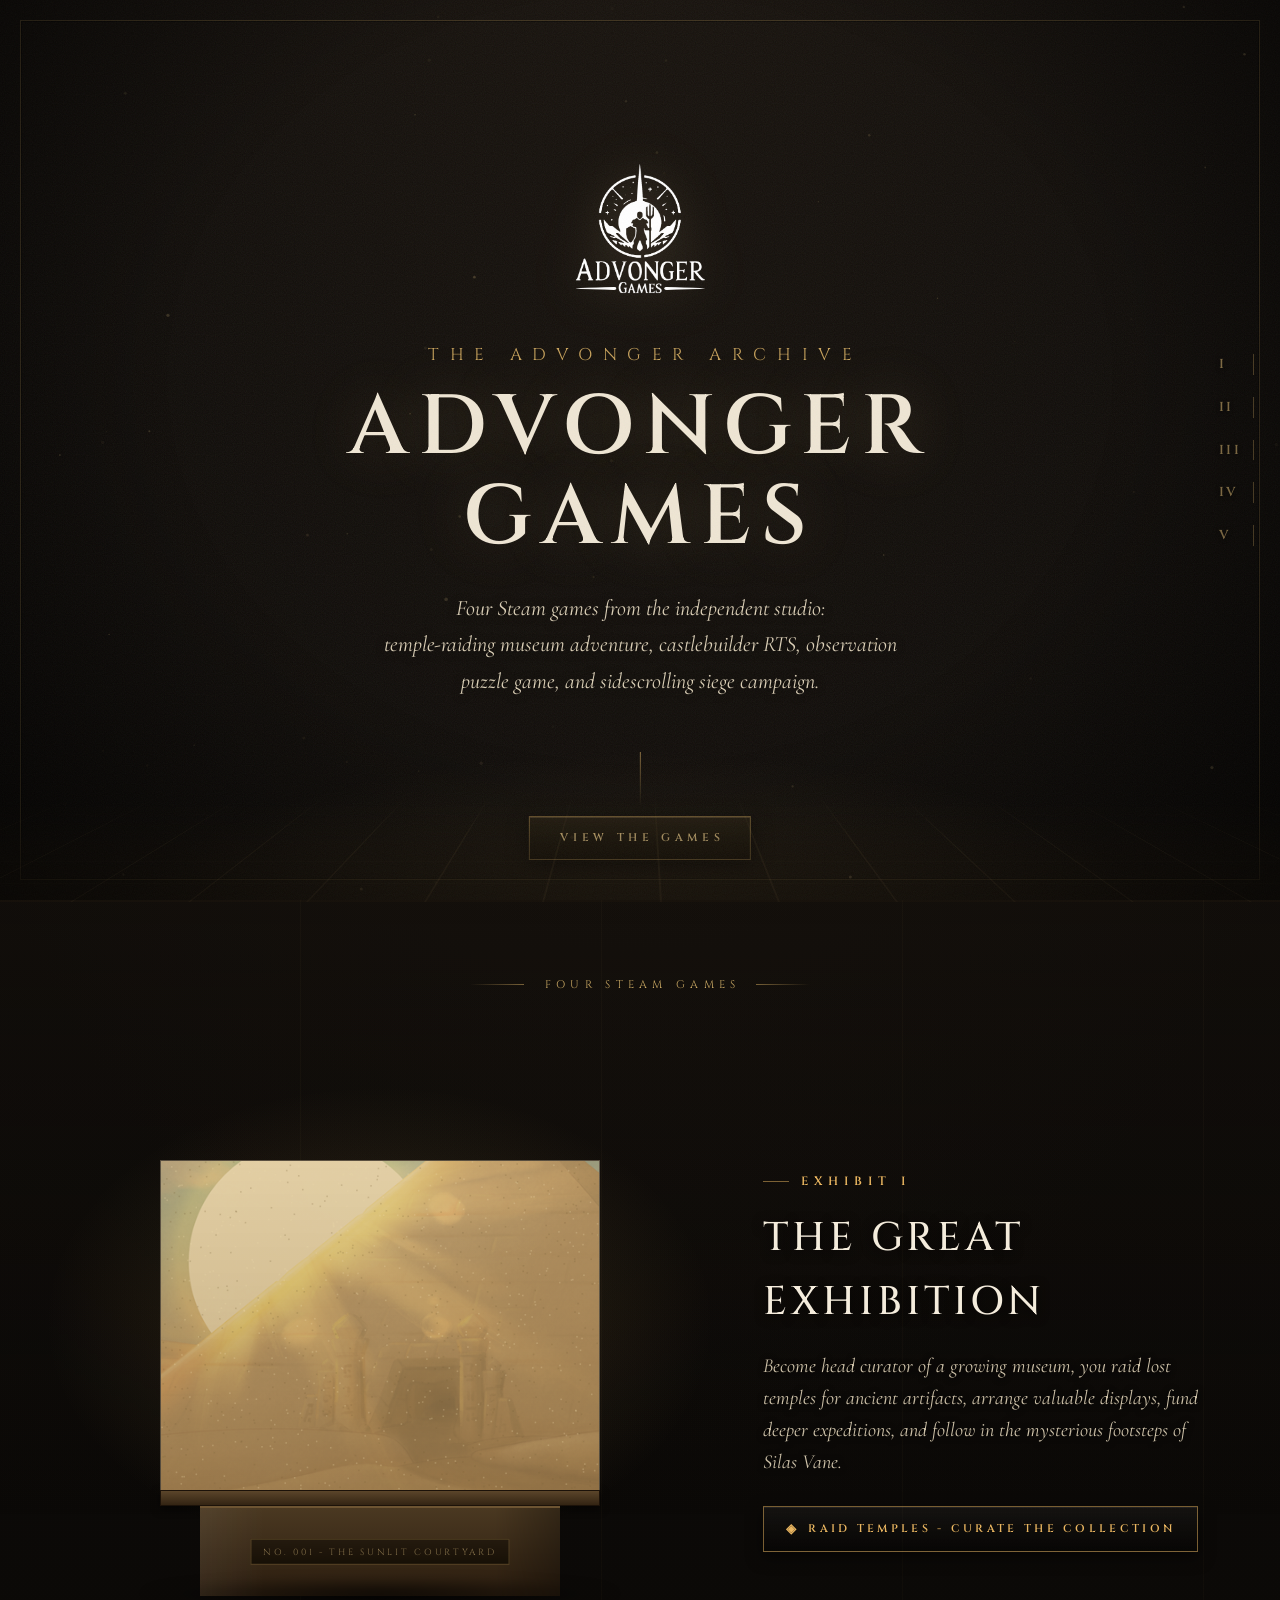
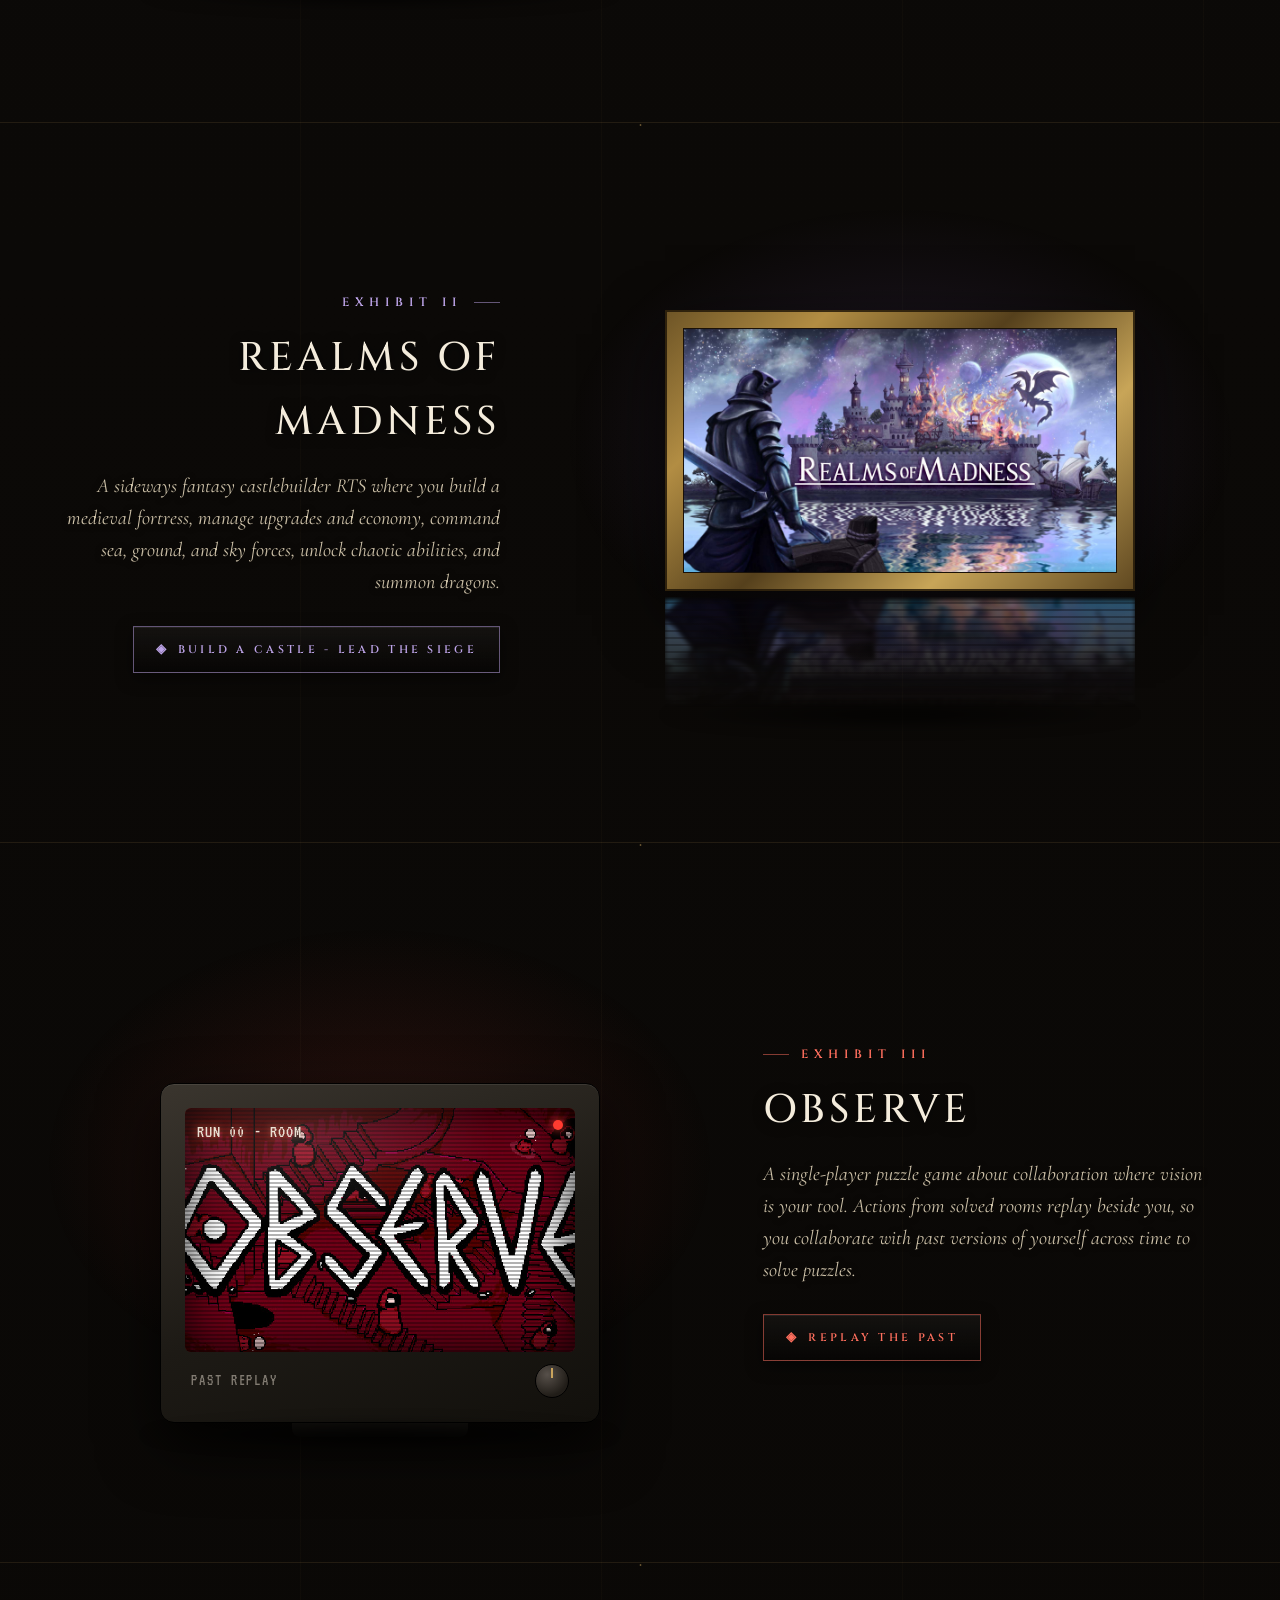
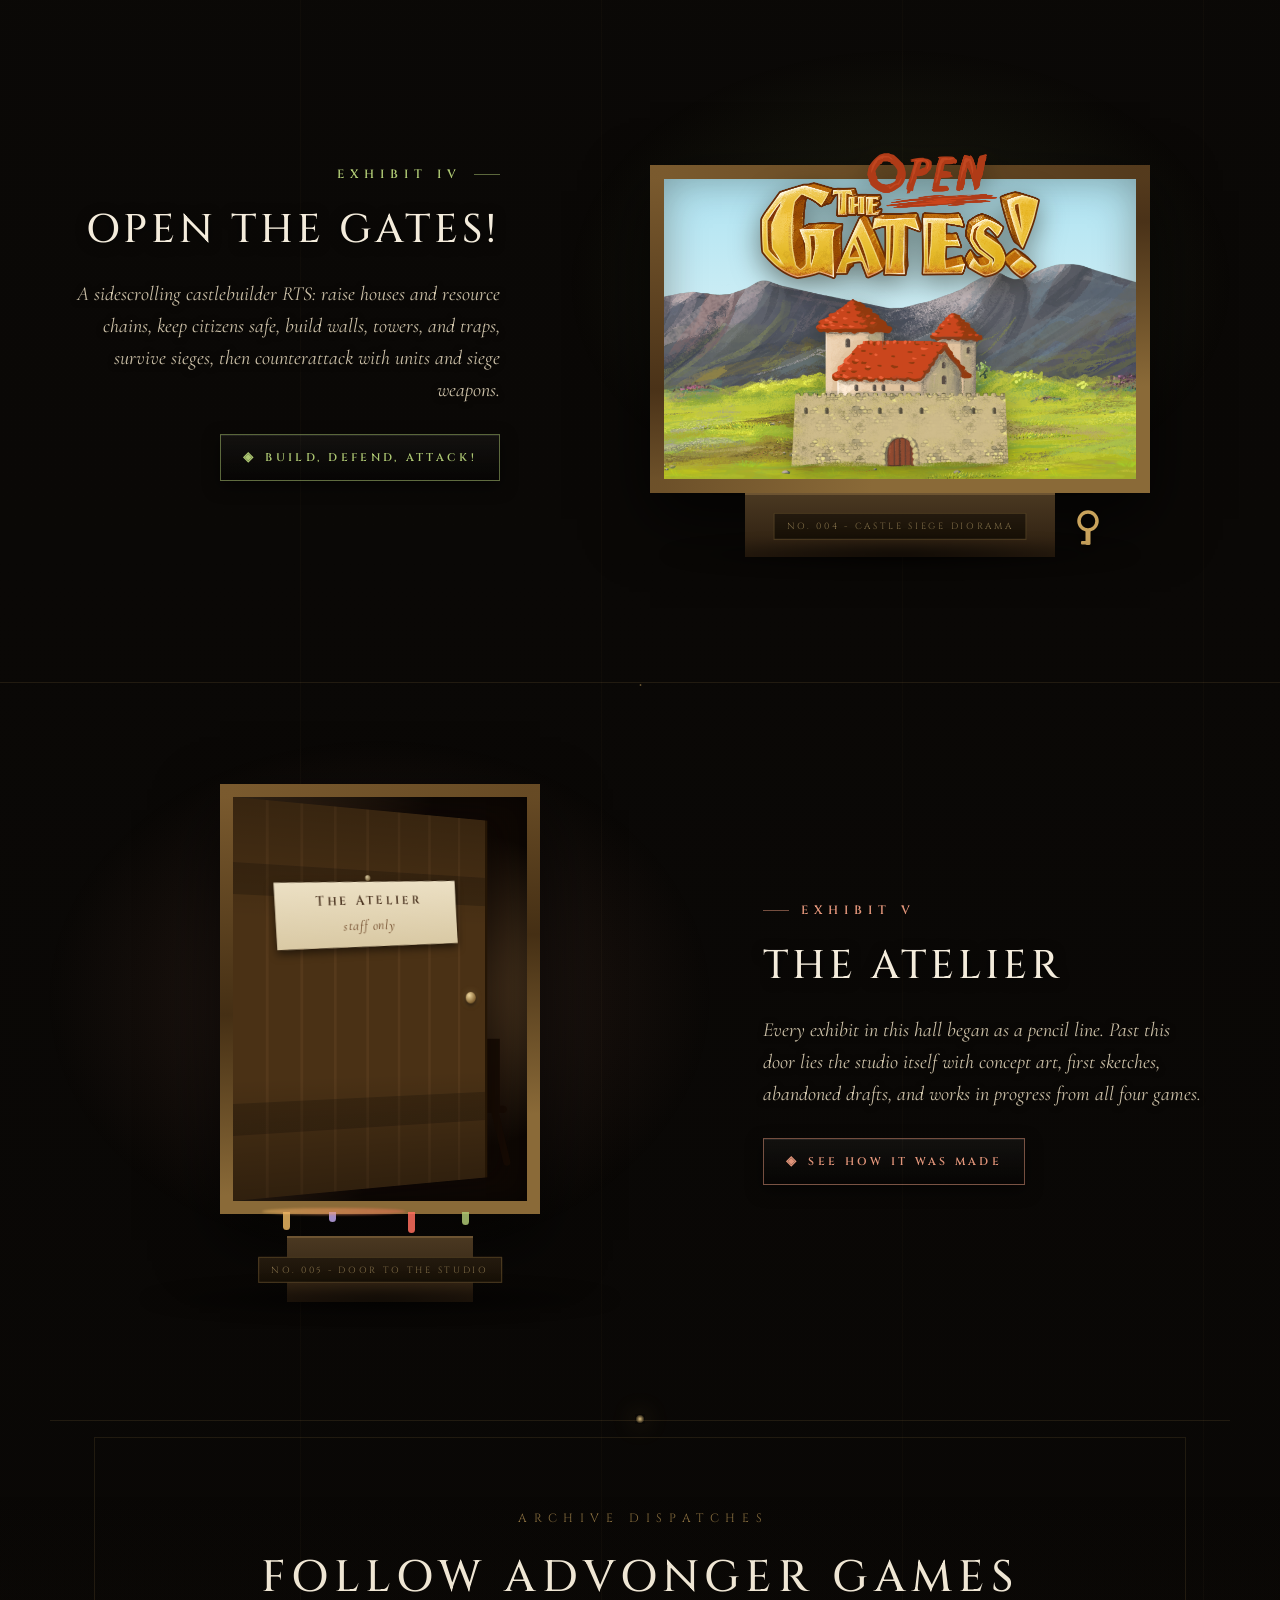
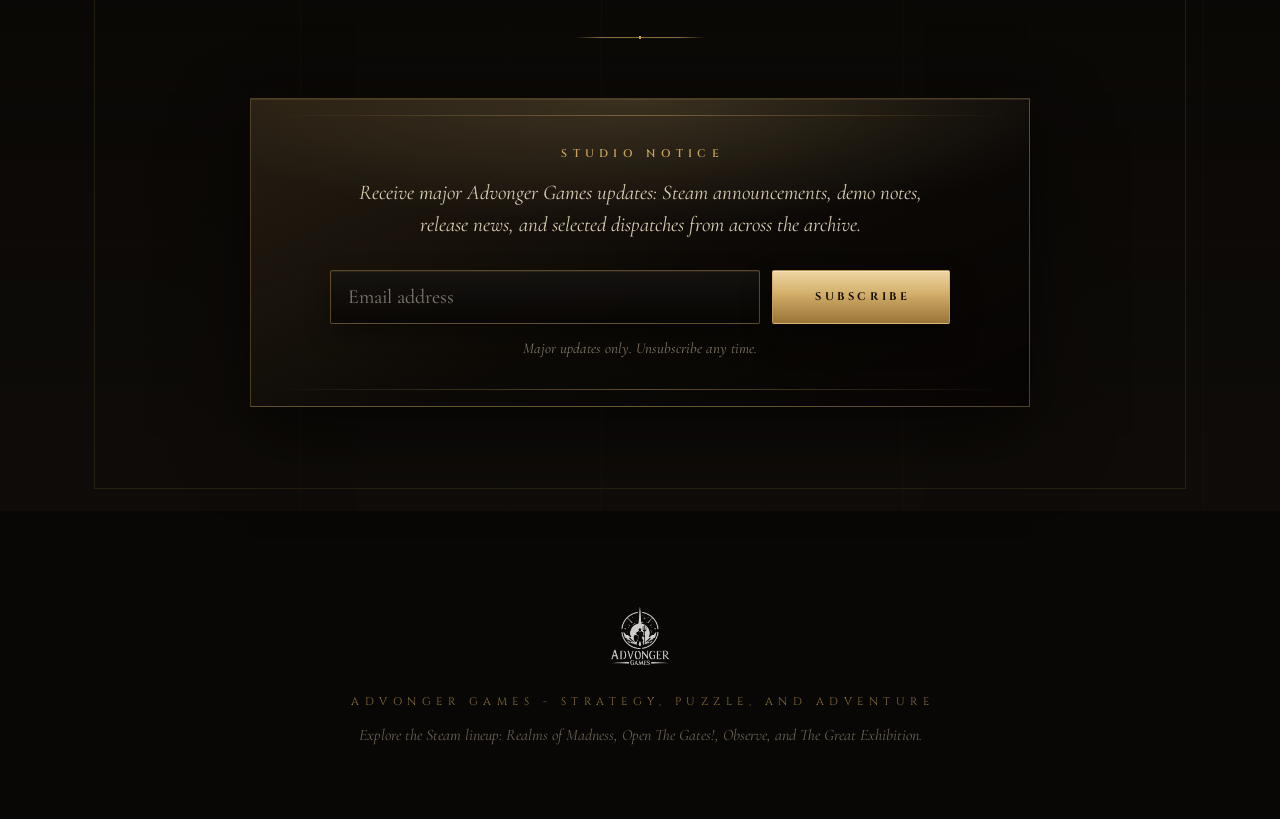
==== commit 6a501a76: "No — No —" ====
--- a/index.html
+++ b/index.html
@@ -36,7 +36,7 @@
 <script src="js/archive-transitions.js" defer></script>
 <style>
 /* ============================================================
-   THE HALL — homepage only
+   THE HALL - homepage only
    ============================================================ */
 body.home {
   background:
@@ -556,7 +556,7 @@
   }
 }
 
-/* ============ I. THE GREAT EXHIBITION — glass case ============ */
+/* ============ I. THE GREAT EXHIBITION - glass case ============ */
 #ex-exhibition {
   --spot: rgba(226,178,94,.22);
   --accent: #eab661;
@@ -635,7 +635,7 @@
   white-space: nowrap;
 }
 
-/* ============ II. REALMS OF MADNESS — the drowned painting ============ */
+/* ============ II. REALMS OF MADNESS - the drowned painting ============ */
 #ex-realms {
   --spot: rgba(146,108,214,.22);
   --accent: #bda4e8;
@@ -714,7 +714,7 @@
 }
 @keyframes pool-lines { from { transform: translateY(0); } to { transform: translateY(7px); } }
 
-/* ============ III. OBSERVE — the watching monitor ============ */
+/* ============ III. OBSERVE - the watching monitor ============ */
 #ex-observe {
   --spot: rgba(214,60,50,.2);
   --accent: #ff6f5e;
@@ -800,7 +800,7 @@
   border-radius: 0 0 8px 8px;
 }
 
-/* ============ IV. OPEN THE GATES! — the diorama ============ */
+/* ============ IV. OPEN THE GATES! - the diorama ============ */
 #ex-gates {
   --spot: rgba(170,200,110,.16);
   --accent: #aec873;
@@ -889,7 +889,7 @@
   white-space: nowrap;
 }
 
-/* ============ V. THE ATELIER — the studio door ============ */
+/* ============ V. THE ATELIER - the studio door ============ */
 #ex-atelier {
   --spot: rgba(226,149,122,.2);
   --accent: #e2957a;
--- a/css/archive.css
+++ b/css/archive.css
@@ -1,5 +1,5 @@
 /* ============================================================
-   THE ADVONGER ARCHIVE — shared foundation
+   THE ADVONGER ARCHIVE - shared foundation
    ============================================================ */
 @import url('https://fonts.googleapis.com/css2?family=Cinzel:wght@400;500;600;700&family=Cormorant+Garamond:ital,wght@0,400;0,500;0,600;1,400;1,500&family=VT323&display=swap');
 
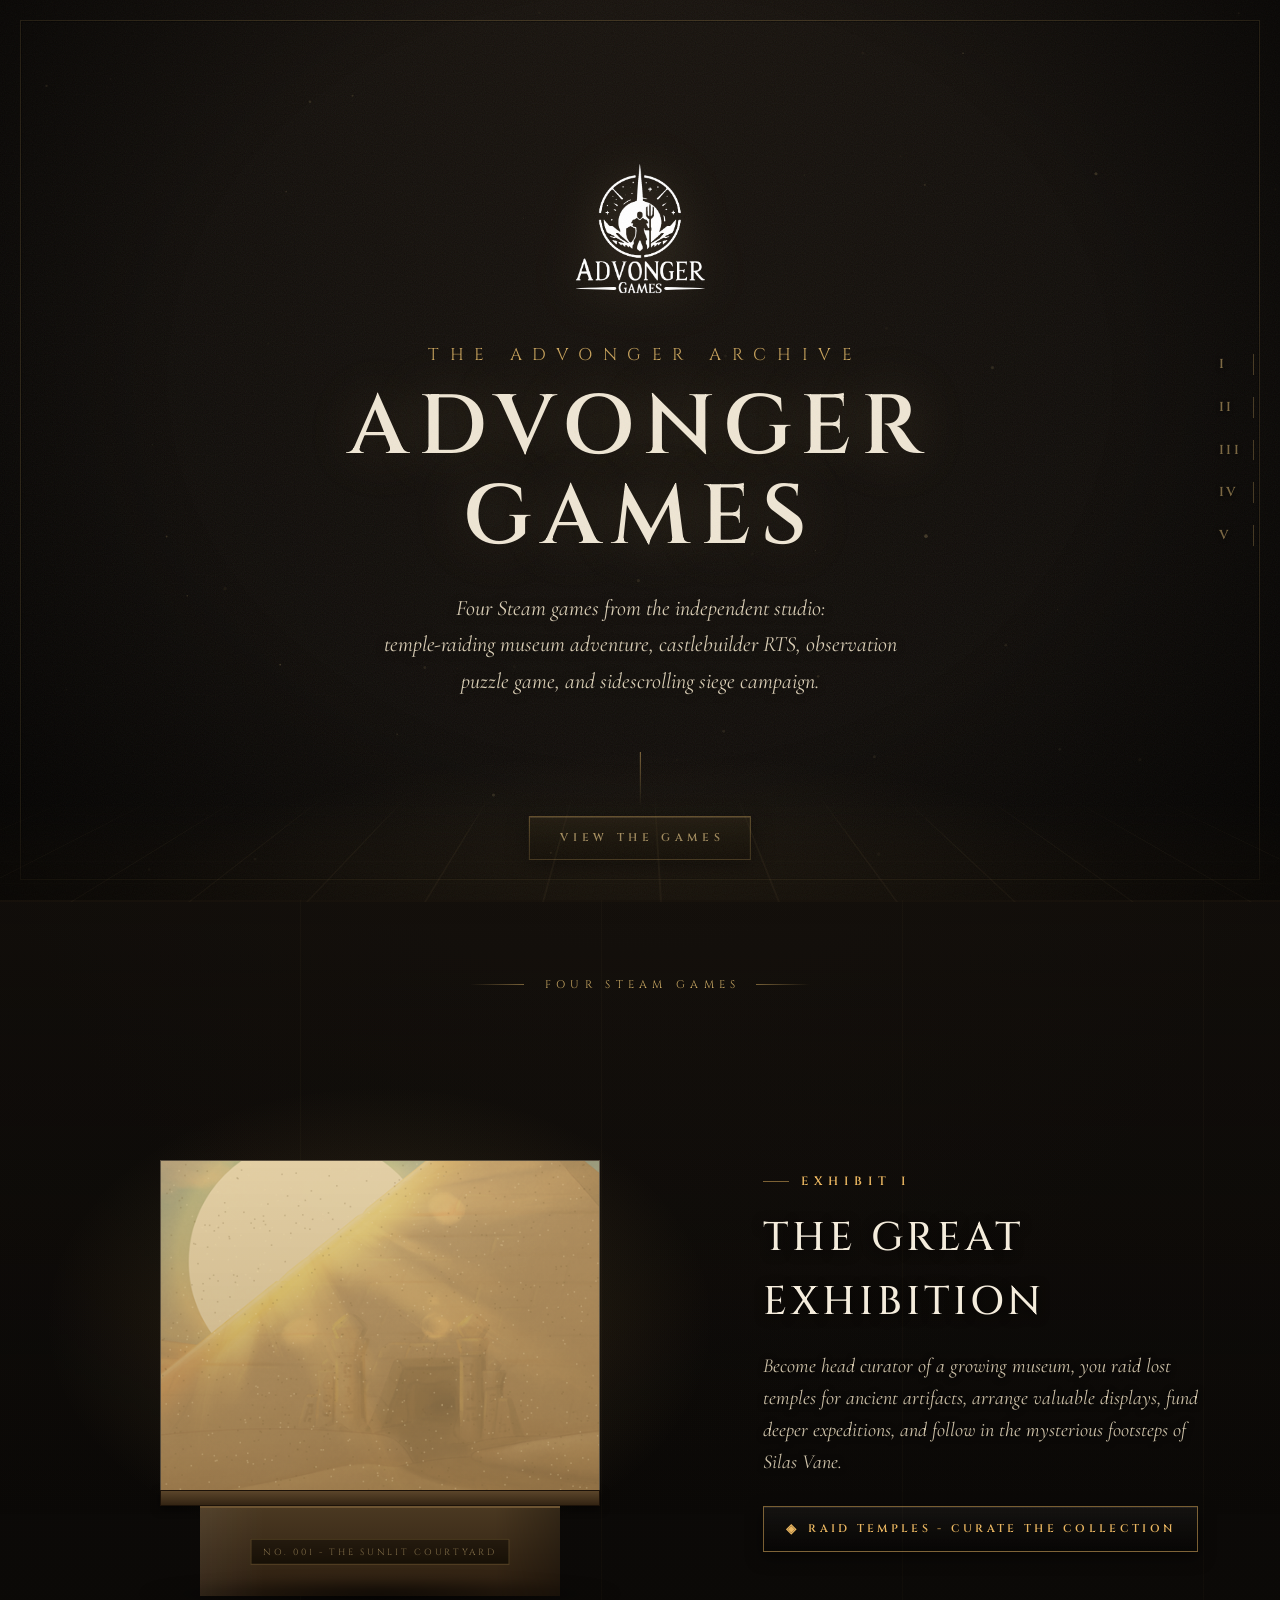
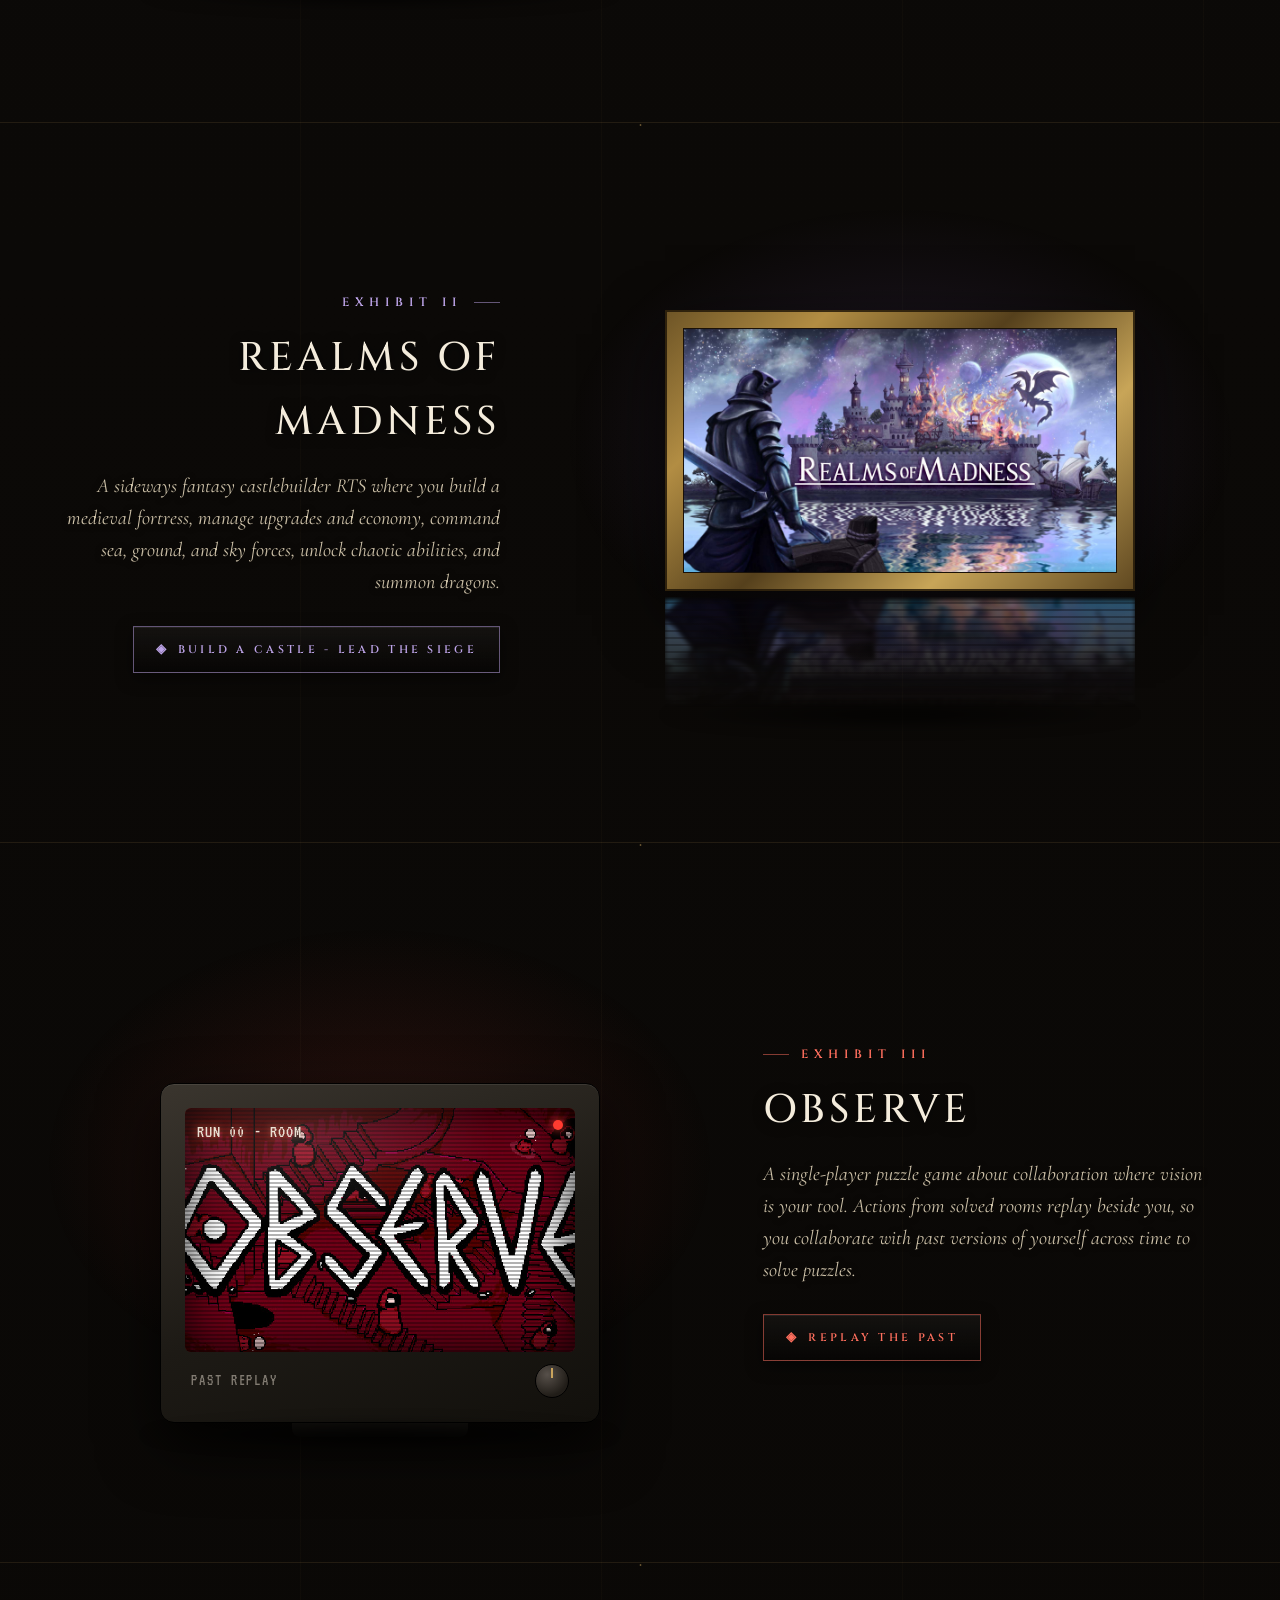
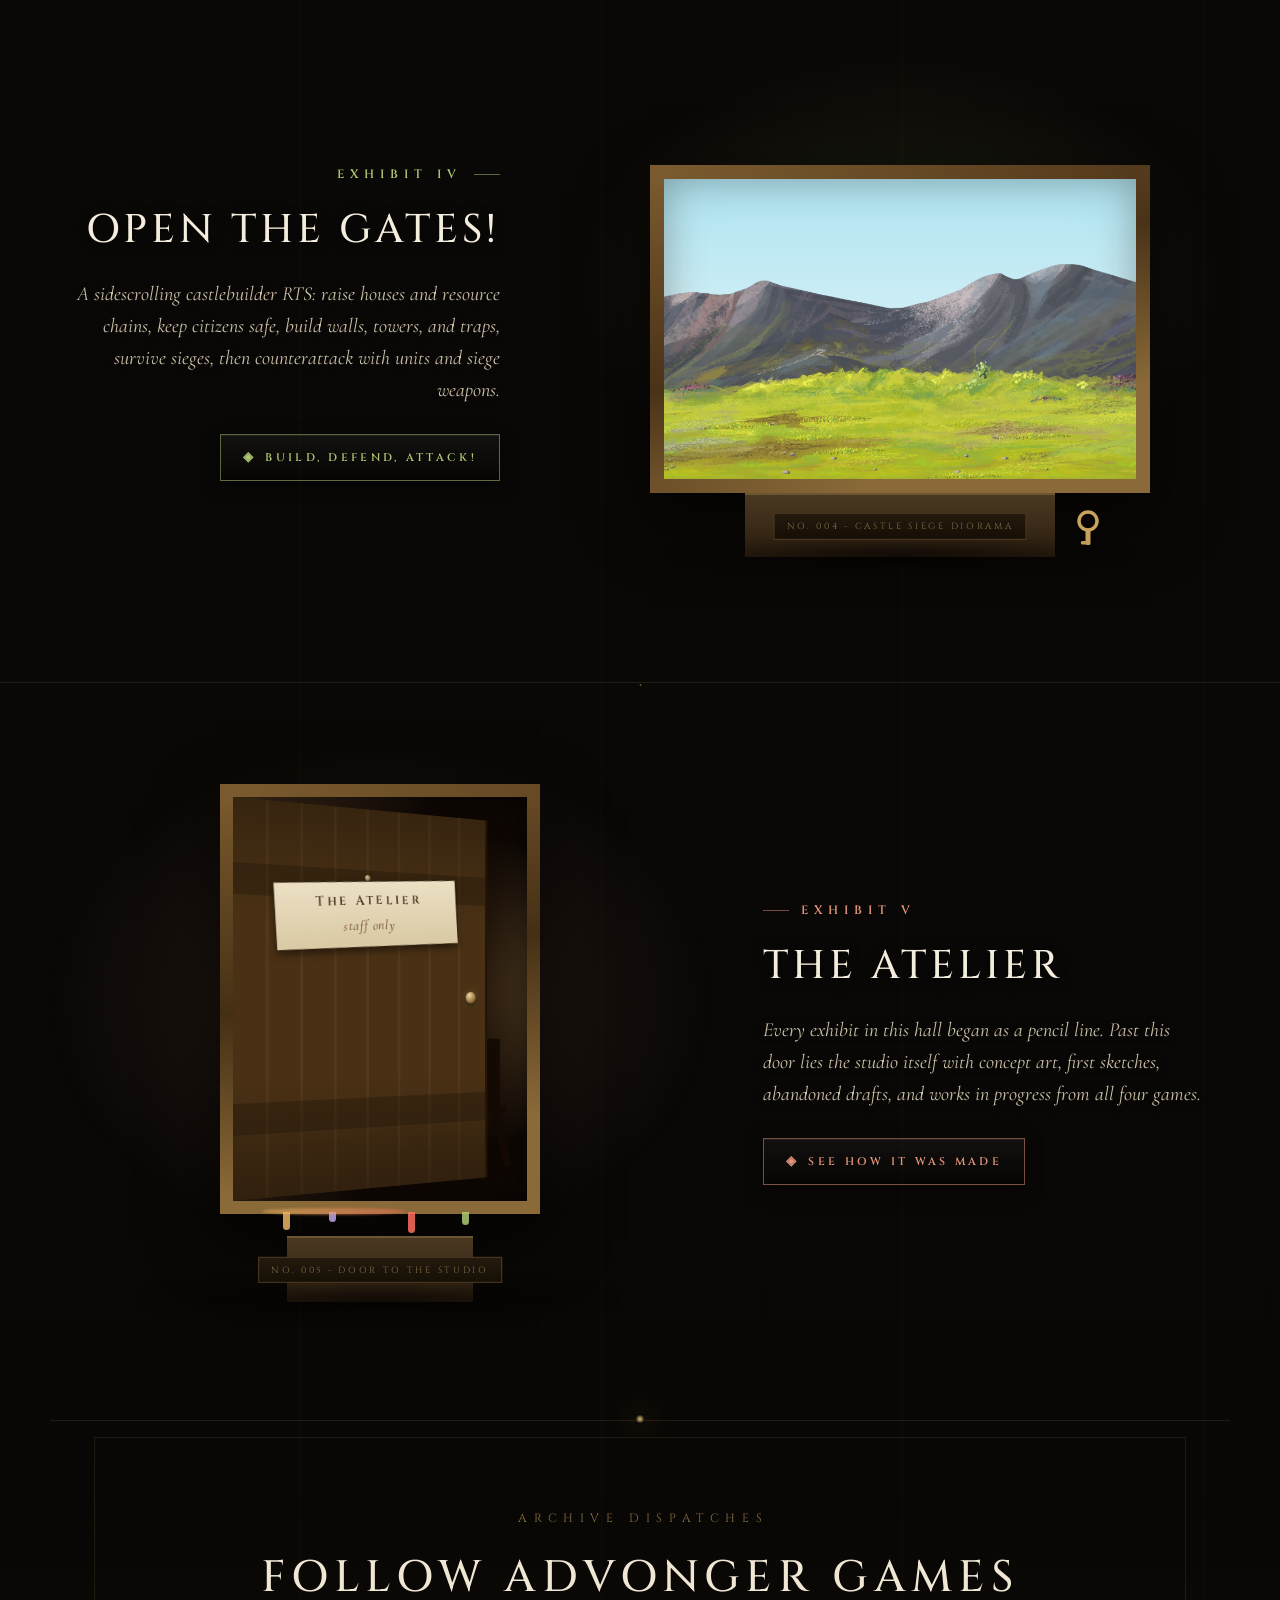
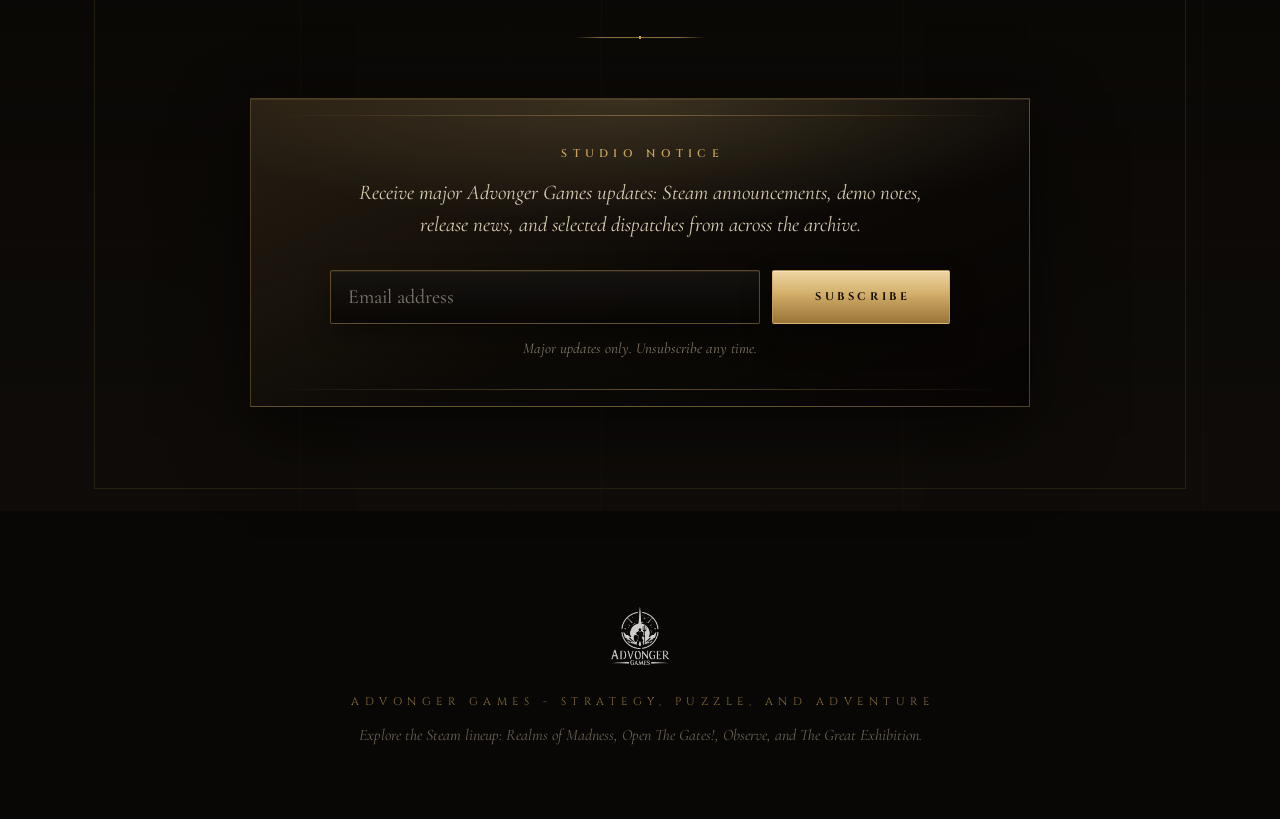
==== commit fad4bcd1: "Changes Changes" ====
--- a/index.html
+++ b/index.html
@@ -3,10 +3,11 @@
 <head>
 <meta charset="UTF-8">
 <meta name="viewport" content="width=device-width, initial-scale=1.0">
-<title>Advonger Games</title>
+<title>Advonger Games | Independent Game Studio</title>
 <meta name="description" content="Advonger Games is an independent game studio creating handcrafted strategy, puzzle, and adventure games for Steam, including Realms of Madness and Open The Gates!.">
 <meta name="author" content="Advonger Games">
 <meta name="application-name" content="Advonger Games">
+<meta name="theme-color" content="#0c0a08">
 <link rel="canonical" href="https://advongergames.com/">
 <meta property="og:type" content="website">
 <meta property="og:site_name" content="Advonger Games">
@@ -32,6 +33,8 @@
 }
 </script>
 <link rel="icon" type="image/png" href="favicon.png">
+<link rel="preconnect" href="https://fonts.googleapis.com">
+<link rel="preconnect" href="https://fonts.gstatic.com" crossorigin>
 <link rel="stylesheet" href="css/archive.css">
 <script src="js/archive-transitions.js" defer></script>
 <style>
@@ -230,6 +233,11 @@
   padding: 54px clamp(22px, 5vw, 60px);
   cursor: pointer;
   outline: none;
+}
+/* keyboard visitors get a faint brass frame around the exhibit under focus */
+.exhibit:focus-visible {
+  outline: 1px solid rgba(201,163,92,.5);
+  outline-offset: -14px;
 }
 /* engraved divider between exhibits */
 .exhibit + .exhibit::after {
@@ -1114,7 +1122,7 @@
 <header class="entrance">
   <div class="shaft"></div>
   <div class="floorglow"></div>
-  <img class="mark" src="Advonger_Games_logo.png" alt="Advonger Games">
+  <img class="mark" src="Advonger_Games_logo.png" alt="Advonger Games" fetchpriority="high">
   <p class="studio">The Advonger Archive</p>
   <h1>Advonger<br>Games</h1>
   <p class="creed">Four Steam games from the independent studio:<br>
@@ -1138,7 +1146,7 @@
       <div class="ex-object" data-depth="14">
         <div class="case">
           <div class="glass">
-            <img src="The%20Great%20Exhibition/shortcut_icon.png" alt="A lost-temple entrance from The Great Exhibition">
+            <img src="The%20Great%20Exhibition/shortcut_icon.png" alt="A lost-temple entrance from The Great Exhibition" loading="lazy" decoding="async">
             <canvas class="sand" id="sand-canvas" aria-hidden="true"></canvas>
           </div>
           <div class="sill"></div>
@@ -1163,14 +1171,14 @@
         <div class="painting">
           <div class="frame">
             <div class="canvas-wrap">
-              <img src="Realms%20of%20Madness/Cover%20Art/Realms-1920x1080.jpg" alt="A fantasy castle battle scene from Realms of Madness">
+              <img src="Realms%20of%20Madness/Cover%20Art/Realms-1920x1080.jpg" alt="A fantasy castle battle scene from Realms of Madness" loading="lazy" decoding="async">
               <svg class="dragon" viewBox="0 0 100 60" aria-hidden="true">
                 <path fill="rgba(8,4,16,.85)" d="M50 34c-4-2-7-6-8-11-3 4-9 6-15 5 5 3 8 6 9 9-8-1-9-1-10 0-8-4-16-4-24-1 10 1 17 4 22 9 4 4 9 6 15 5l4 8 3-8c6 0 11-2 14-6 5 5 12 8 21 8-7-3-12-7-14-12-1-1-9-4-13-4-1 0-3-1-4-2z"/>
               </svg>
             </div>
           </div>
           <div class="pool" aria-hidden="true">
-            <img src="Realms%20of%20Madness/Cover%20Art/Realms-1920x1080.jpg" alt="">
+            <img src="Realms%20of%20Madness/Cover%20Art/Realms-1920x1080.jpg" alt="" loading="lazy" decoding="async">
           </div>
         </div>
       </div>
@@ -1219,13 +1227,13 @@
     <div class="ex-stage">
       <div class="ex-object" data-depth="9">
         <div class="diorama">
-          <img class="banner" src="Open%20The%20Gates!/Cover%20Art/Logo.png" alt="">
+          <img class="banner" src="Open%20The%20Gates!/Cover%20Art/Logo.png" alt="" loading="lazy" decoding="async">
           <div class="box">
-            <div class="layer mts"><img src="Open%20The%20Gates!/Random%20Items%20From%20The%20Game/Backgrounds/mountains_green_1.png" alt=""></div>
-            <div class="layer grd"><img src="Open%20The%20Gates!/Random%20Items%20From%20The%20Game/Backgrounds/ground_green.png" alt=""></div>
-            <img class="castle" src="Open%20The%20Gates!/Random%20Items%20From%20The%20Game/castle.png" alt="A castle from the sidescrolling RTS Open The Gates!">
-            <img class="peek" src="Open%20The%20Gates!/Components%20%26%20Characters/character_jester.png" alt="">
-            <img class="peek2" src="Open%20The%20Gates!/Components%20%26%20Characters/character_bullgruf.png" alt="">
+            <div class="layer mts"><img src="Open%20The%20Gates!/Random%20Items%20From%20The%20Game/Backgrounds/mountains_green_1.png" alt="" loading="lazy" decoding="async"></div>
+            <div class="layer grd"><img src="Open%20The%20Gates!/Random%20Items%20From%20The%20Game/Backgrounds/ground_green.png" alt="" loading="lazy" decoding="async"></div>
+            <img class="castle" src="Open%20The%20Gates!/Random%20Items%20From%20The%20Game/castle.png" alt="A castle from the sidescrolling RTS Open The Gates!" loading="lazy" decoding="async">
+            <img class="peek" src="Open%20The%20Gates!/Components%20%26%20Characters/character_jester.png" alt="" loading="lazy" decoding="async">
+            <img class="peek2" src="Open%20The%20Gates!/Components%20%26%20Characters/character_bullgruf.png" alt="" loading="lazy" decoding="async">
           </div>
           <div class="stand"></div>
           <svg class="windkey" id="windkey" viewBox="0 0 44 44" role="button" tabindex="0" aria-label="Wind the castle siege diorama">
@@ -1336,7 +1344,7 @@
 
 <!-- ═══════════════════ COLOPHON ═══════════════════ -->
 <footer class="colophon">
-  <img class="mark" src="Advonger_Games_logo.png" alt="">
+  <img class="mark" src="Advonger_Games_logo.png" alt="" loading="lazy">
   <p class="curator">Advonger Games - Strategy, Puzzle, and Adventure</p>
   <p class="quiet">Explore the Steam lineup: Realms of Madness, Open The Gates!, Observe, and The Great Exhibition.</p>
 </footer>
--- a/css/archive.css
+++ b/css/archive.css
@@ -117,7 +117,36 @@
 .return-plaque:hover .arrow { transform: translate(-3px, -1px); }
 
 /* ---- the press kit plaque (same brass, fixed top-right) ---- */
-.press-plaque { left: auto; right: 22px; }
+.press-plaque {
+  left: auto; right: 22px;
+  border-color: rgba(232,201,135,.7);
+  color: var(--brass-bright);
+  animation: press-glow 2.6s ease-in-out infinite;
+}
+.press-plaque:hover {
+  animation-play-state: paused;
+  box-shadow: 0 4px 18px rgba(0,0,0,.6), inset 0 1px 0 rgba(232,201,135,.18),
+              0 0 26px rgba(232,201,135,.7);
+}
+@keyframes press-glow {
+  0%, 100% {
+    box-shadow: 0 4px 18px rgba(0,0,0,.6), inset 0 1px 0 rgba(232,201,135,.18),
+                0 0 8px rgba(232,201,135,.25);
+    border-color: rgba(232,201,135,.5);
+  }
+  50% {
+    box-shadow: 0 4px 18px rgba(0,0,0,.6), inset 0 1px 0 rgba(232,201,135,.28),
+                0 0 22px rgba(232,201,135,.65);
+    border-color: rgba(232,201,135,.9);
+  }
+}
+@media (prefers-reduced-motion: reduce) {
+  .press-plaque {
+    animation: none;
+    box-shadow: 0 4px 18px rgba(0,0,0,.6), inset 0 1px 0 rgba(232,201,135,.18),
+                0 0 18px rgba(232,201,135,.5);
+  }
+}
 
 /* ---- shared trailer shells ---- */
 .trailer-frame {
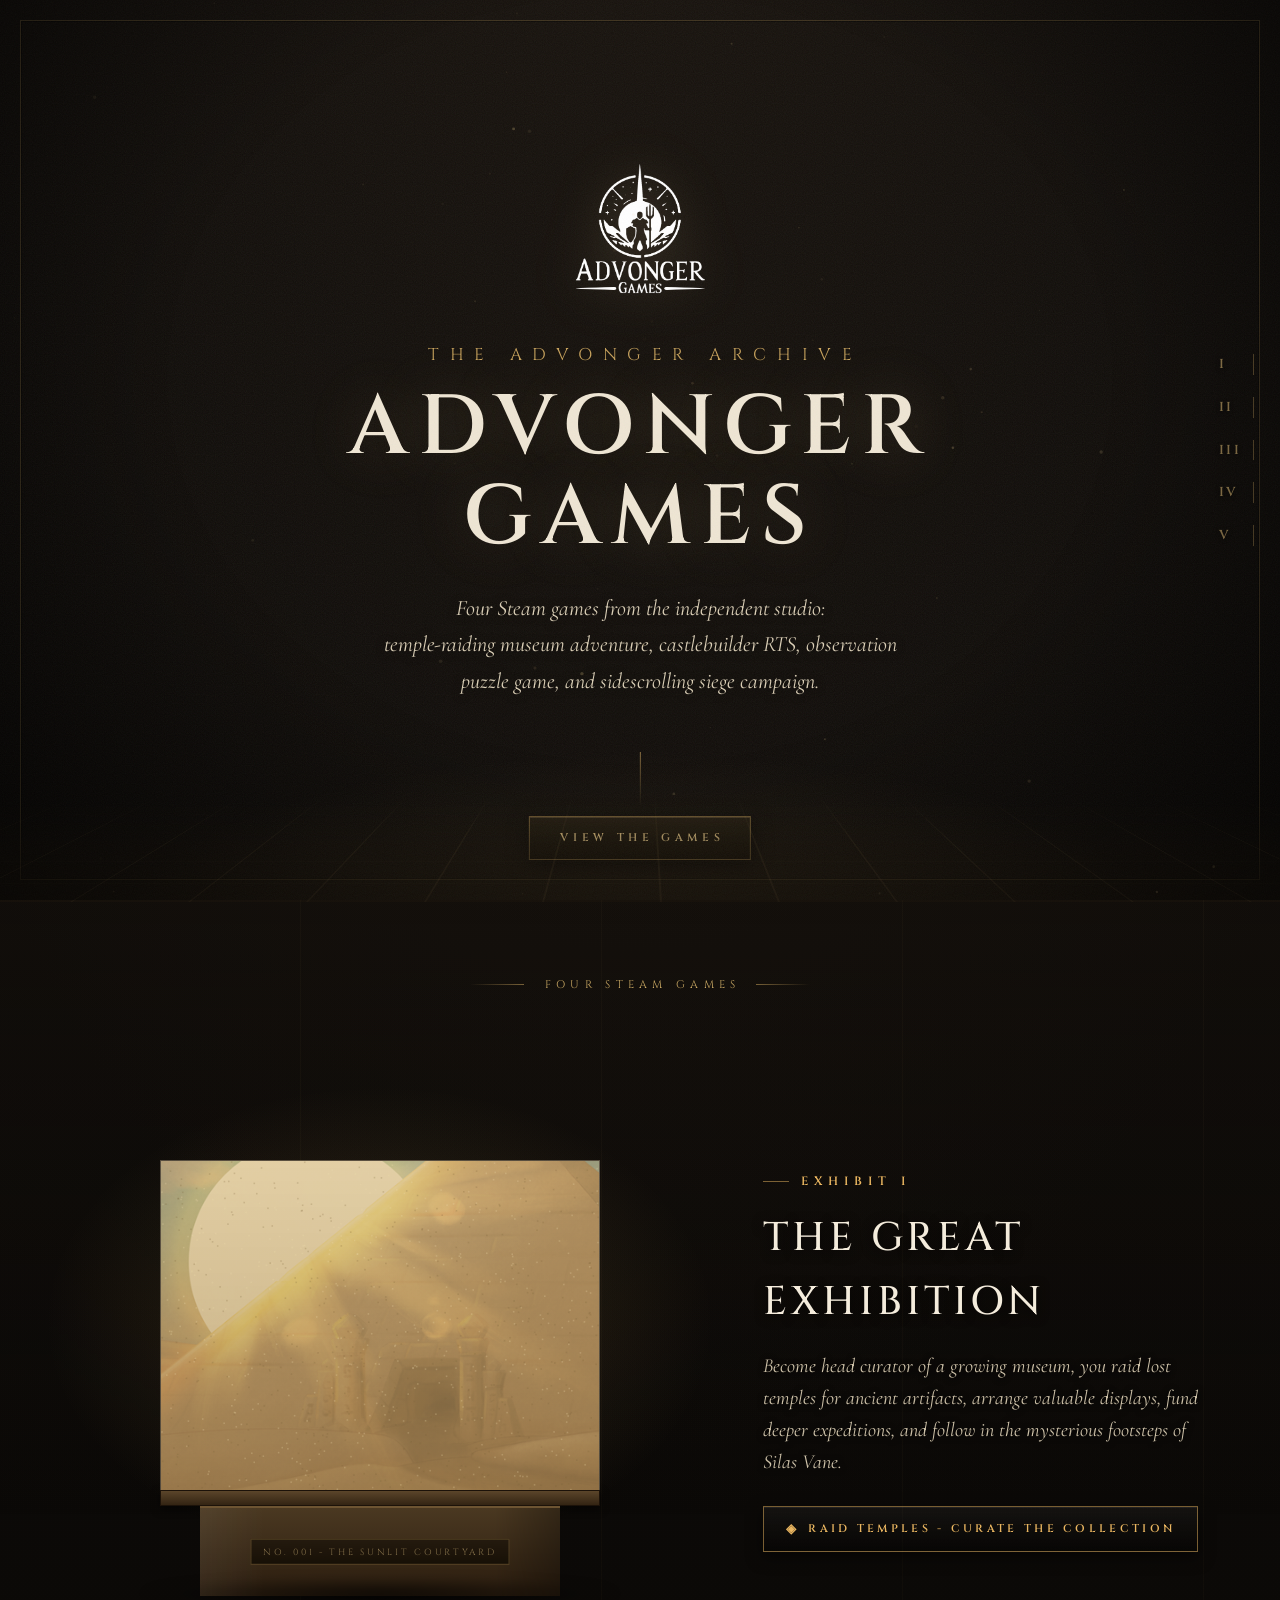
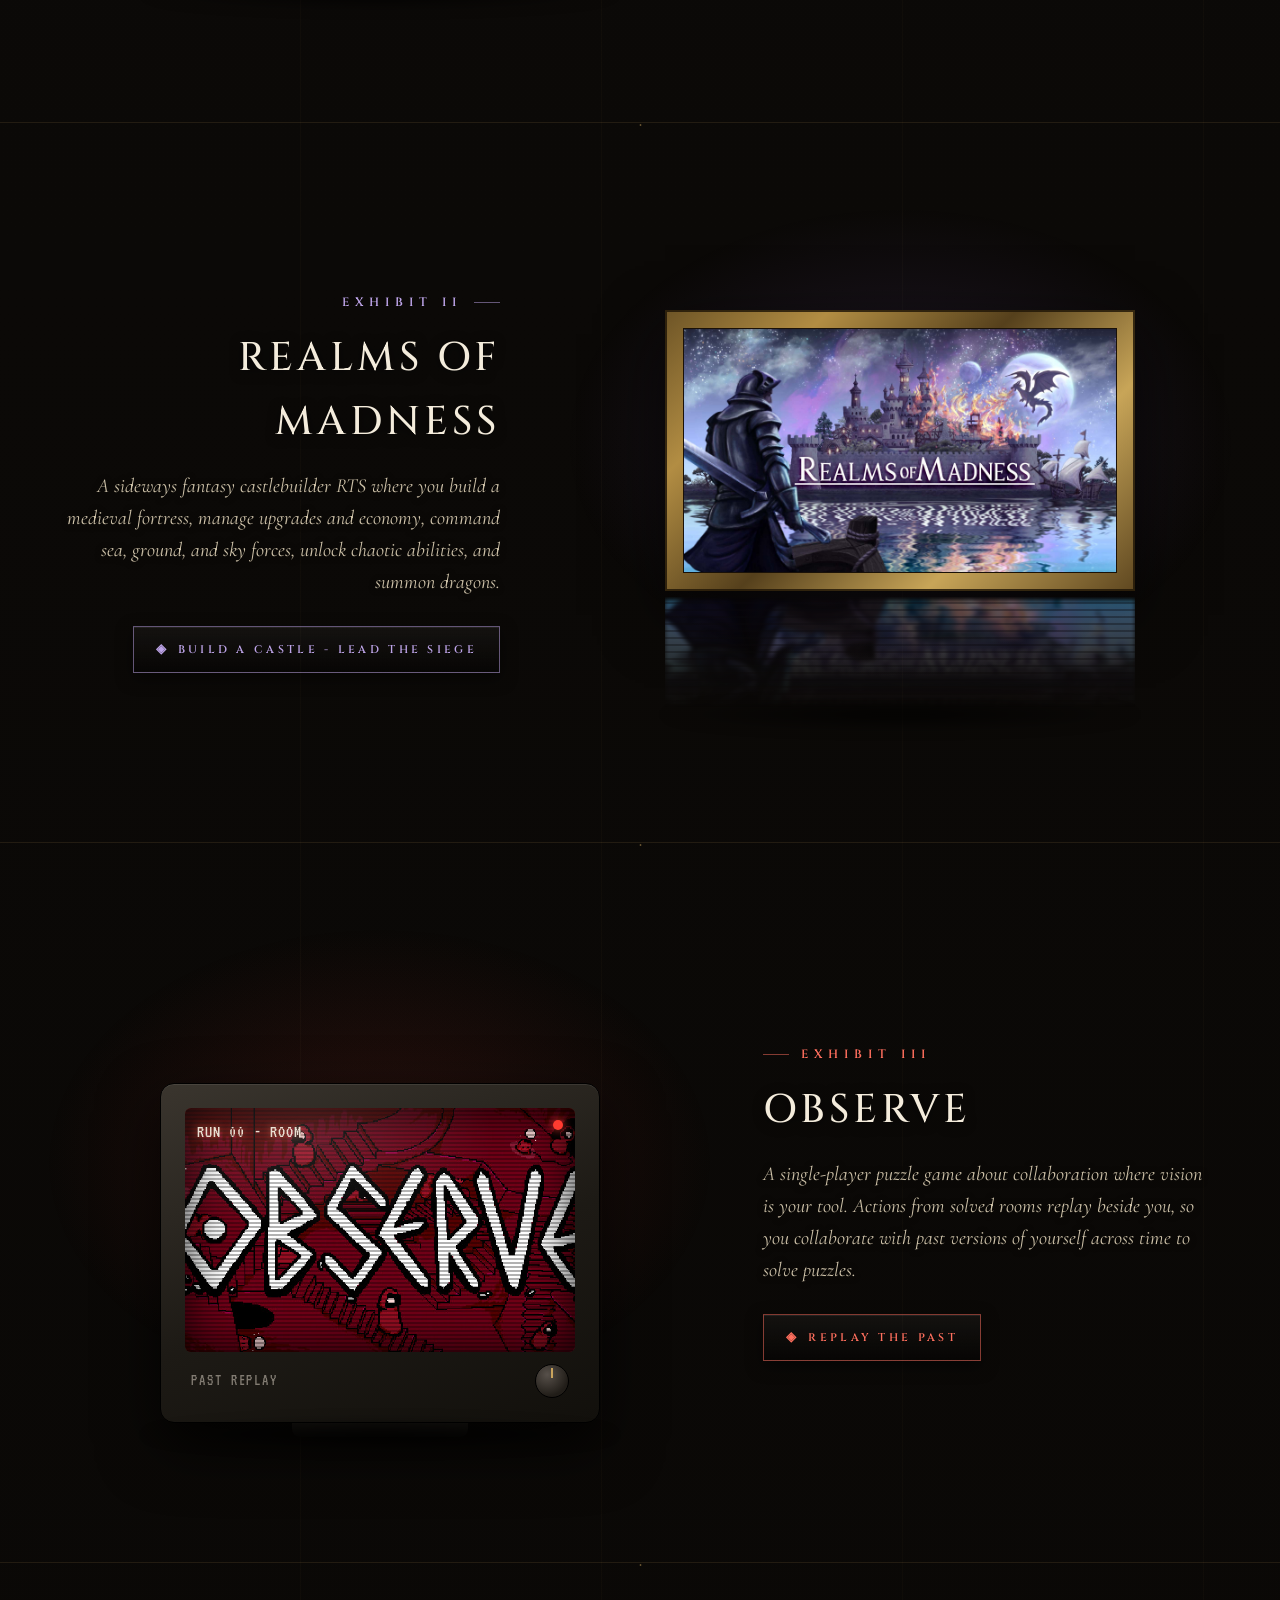
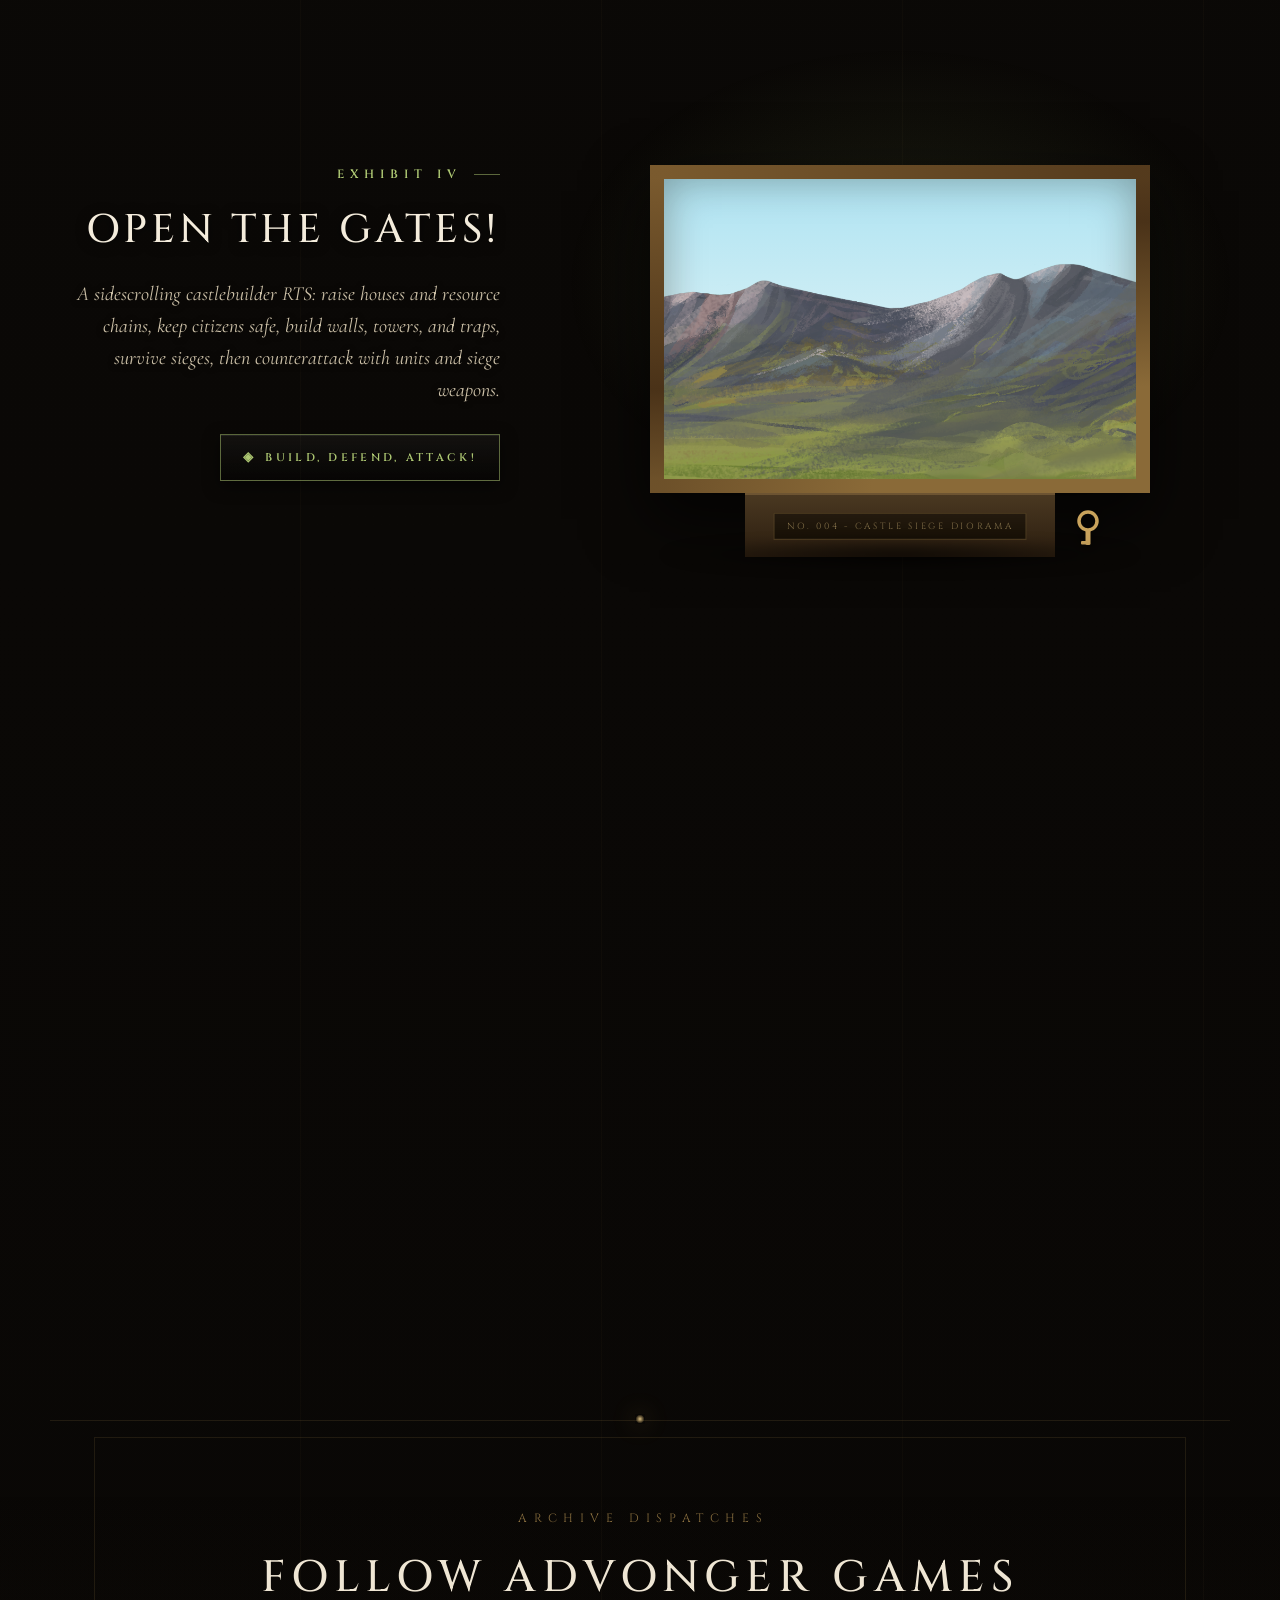
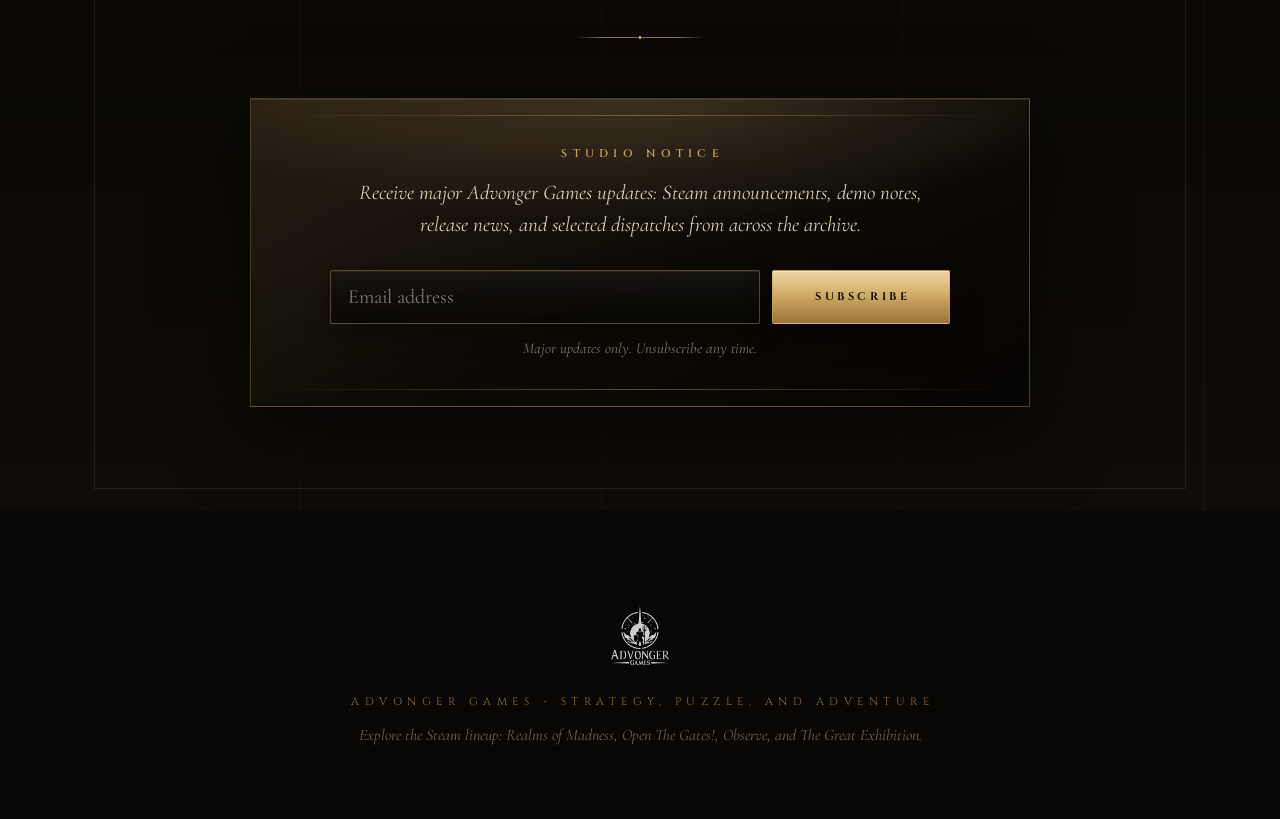
==== commit 333f3b7f: "a a" ====
--- a/index.html
+++ b/index.html
@@ -3,7 +3,7 @@
 <head>
 <meta charset="UTF-8">
 <meta name="viewport" content="width=device-width, initial-scale=1.0">
-<title>Advonger Games | Independent Game Studio</title>
+<title>Advonger Games</title>
 <meta name="description" content="Advonger Games is an independent game studio creating handcrafted strategy, puzzle, and adventure games for Steam, including Realms of Madness and Open The Gates!.">
 <meta name="author" content="Advonger Games">
 <meta name="application-name" content="Advonger Games">
